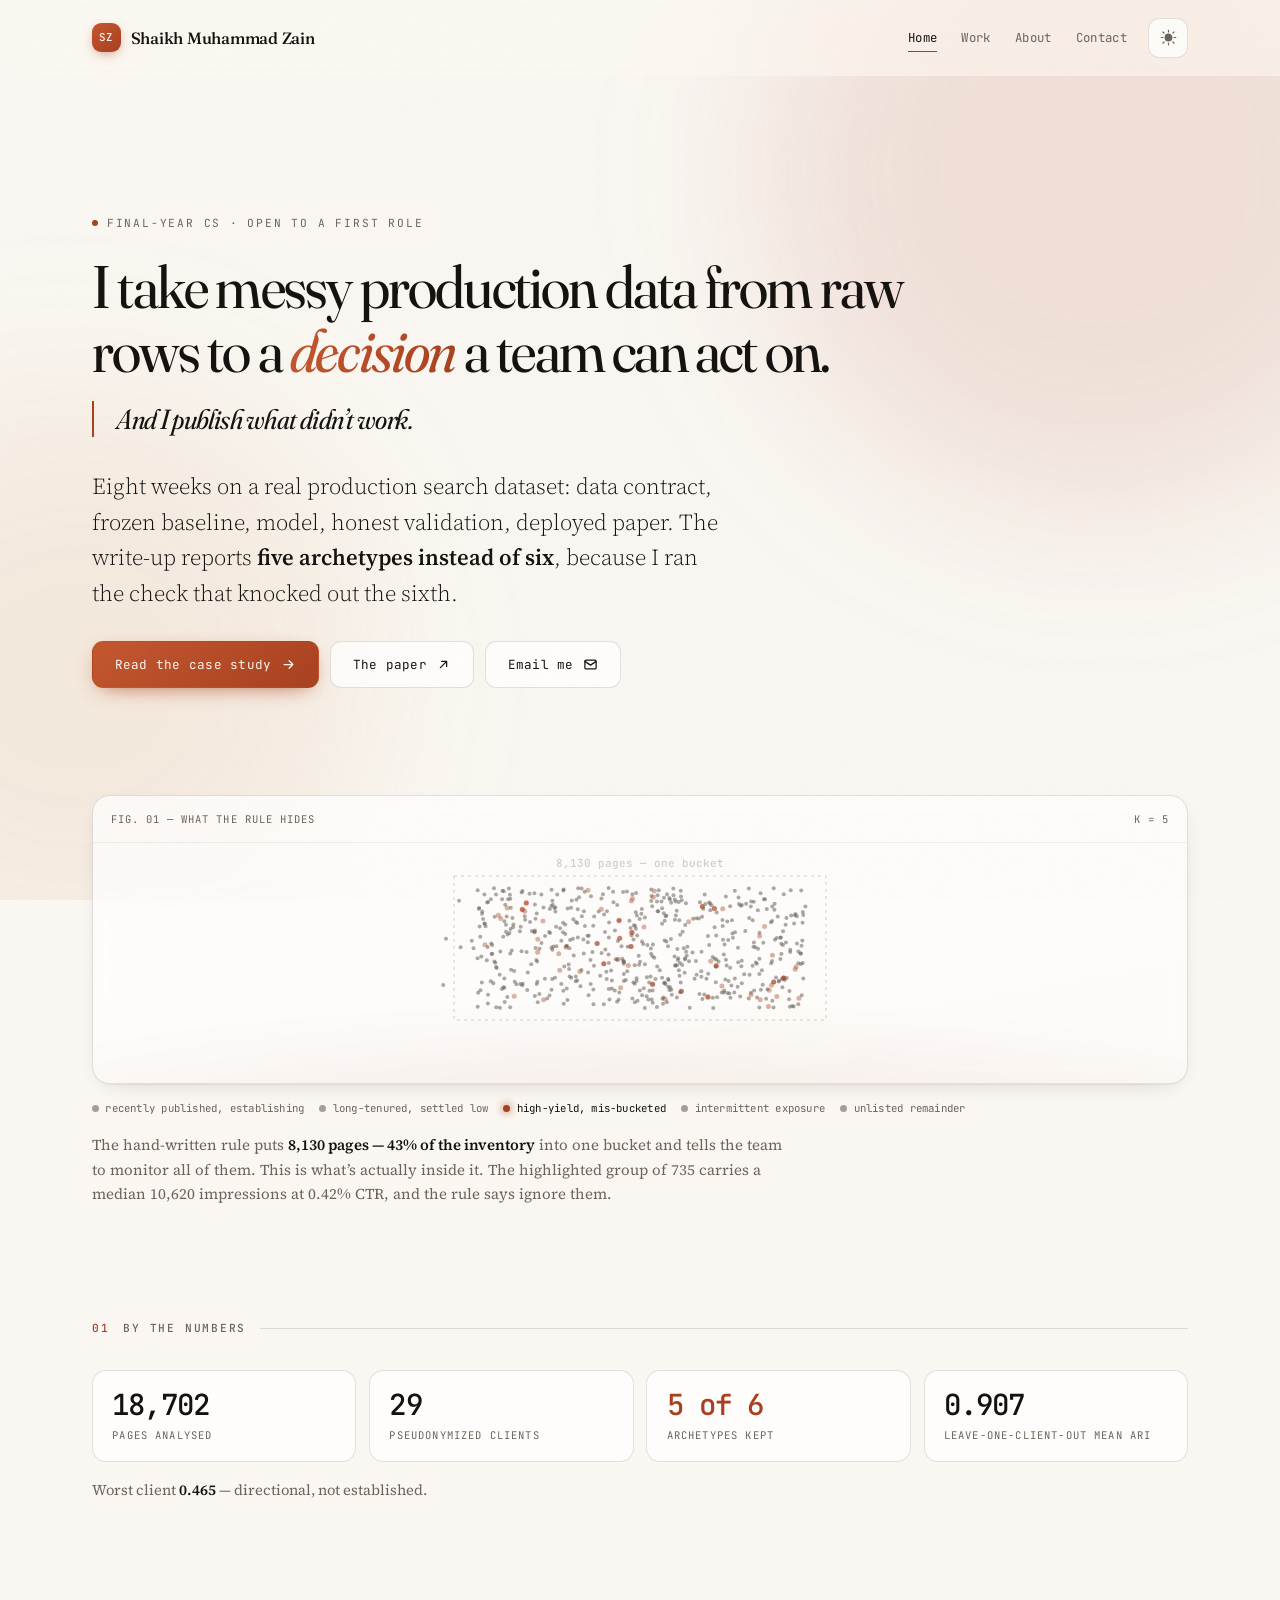
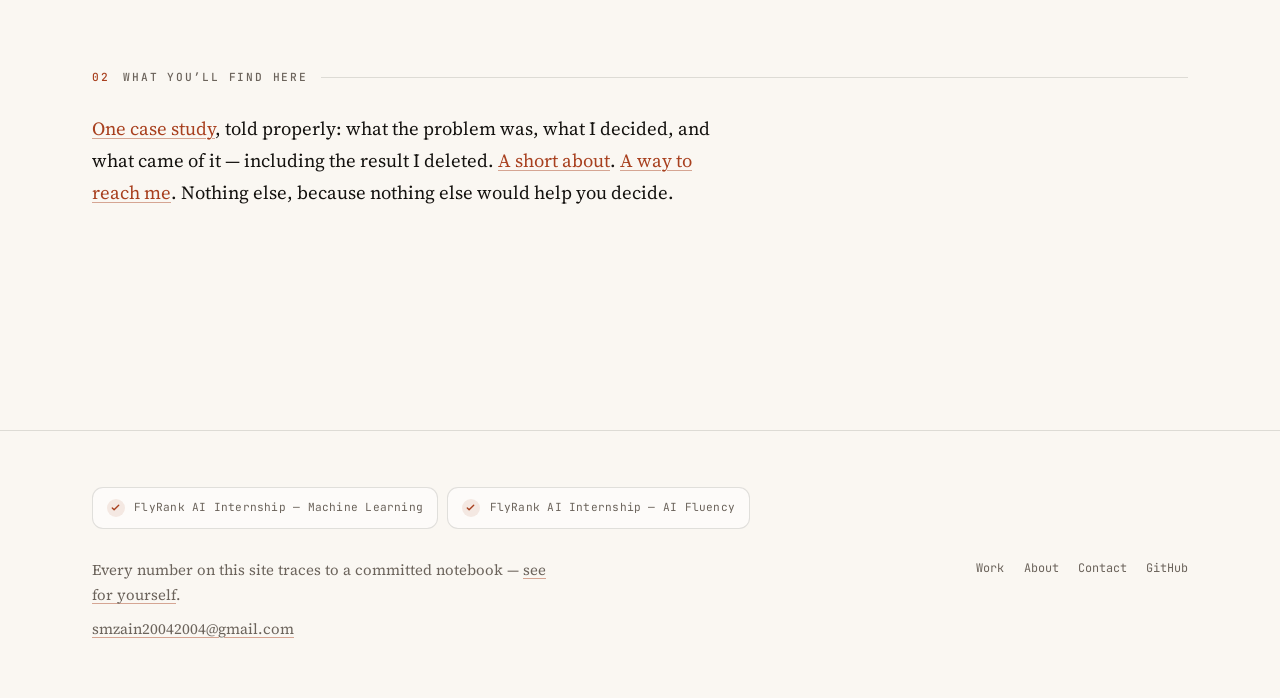
==== index.html @ 49b097d2 "Align archetype names and counts with the paper The site used short labels of its own, and two of th" ====
<!doctype html>
<html lang="en">
<head>
<meta charset="utf-8">
<meta name="viewport" content="width=device-width,initial-scale=1">
<title>Shaikh Muhammad Zain — data to decisions</title>
<meta name="description" content="Shaikh Muhammad Zain — I take messy production data from raw rows to a decision a team can act on, and I publish what didn't work.">
<link rel="canonical" href="https://zaindev04.github.io/">
<meta name="theme-color" content="#FAF7F2" media="(prefers-color-scheme:light)">
<meta name="theme-color" content="#0B0A09" media="(prefers-color-scheme:dark)">
<meta property="og:type" content="website">
<meta property="og:url" content="https://zaindev04.github.io/">
<meta property="og:title" content="Shaikh Muhammad Zain — data to decisions">
<meta property="og:description" content="Eight weeks on a real production search dataset: data contract, frozen baseline, model, honest validation, deployed paper. Five archetypes instead of six.">
<meta property="og:image" content="https://zaindev04.github.io/assets/og.png">
<meta property="og:image:width" content="1200">
<meta property="og:image:height" content="630">
<meta property="og:image:alt" content="Shaikh Muhammad Zain - I take messy production data from raw rows to a decision a team can act on. Five clusters of 3,365, 2,920, 735, 588 and 522 pages, with the 735 group highlighted.">
<meta name="twitter:card" content="summary_large_image">
<link rel="icon" href="data:image/svg+xml,%3Csvg%20xmlns%3D%22http%3A%2F%2Fwww.w3.org%2F2000%2Fsvg%22%20viewBox%3D%220%200%2032%2032%22%3E%3Crect%20width%3D%2232%22%20height%3D%2232%22%20rx%3D%228%22%20fill%3D%22%23E9A15E%22%2F%3E%3Ctext%20x%3D%2216%22%20y%3D%2222.5%22%20font-family%3D%22monospace%22%20font-size%3D%2217%22%20font-weight%3D%22700%22%20text-anchor%3D%22middle%22%20fill%3D%22%230B0A09%22%3EZ%3C%2Ftext%3E%3C%2Fsvg%3E">
<link rel="preconnect" href="https://fonts.googleapis.com">
<link rel="preconnect" href="https://fonts.gstatic.com" crossorigin>
<link rel="stylesheet" href="https://fonts.googleapis.com/css2?family=Fraunces:ital,opsz,wght@0,9..144,300..700;1,9..144,300..700&family=JetBrains+Mono:wght@400;500&family=Source+Serif+4:ital,opsz,wght@0,8..60,300..600;1,8..60,300..400&display=swap">
<link rel="stylesheet" href="assets/site.css">
<script>document.documentElement.classList.add('js');try{var t=localStorage.getItem('theme');if(t)document.documentElement.setAttribute('data-theme',t)}catch(e){}setTimeout(function(){if(!window.__siteBooted)document.querySelectorAll('.rv').forEach(function(e){e.classList.add('in')})},3000);</script>
</head>
<body>

<div class="progress" aria-hidden="true"></div>
<div class="aura" aria-hidden="true"><i></i><i></i></div>
<a class="skip" href="#main">Skip to content</a>

<header>
  <div class="shell bar">
    <a class="mark" href="index.html">
      <span class="glyph" aria-hidden="true">SZ</span>
      <span class="full">Shaikh Muhammad Zain</span>
    </a>
    <nav class="primary" aria-label="Primary">
      <a href="index.html" aria-current="page">Home</a>
      <a href="work.html">Work</a>
      <a href="about.html">About</a>
      <a href="contact.html">Contact</a>
    </nav>
    <button class="tog" type="button" aria-label="Switch theme" aria-pressed="false">
      <svg viewBox="0 0 24 24" fill="none" aria-hidden="true">
        <mask id="moon"><rect width="24" height="24" fill="#fff"/><circle class="cut" cx="12" cy="12" r="7" fill="#000"/></mask>
        <circle cx="12" cy="12" r="5.5" fill="currentColor" mask="url(#moon)"/>
        <g class="rays" stroke="currentColor" stroke-width="1.7" stroke-linecap="round">
          <path d="M12 1.8v2.3M12 19.9v2.3M4.2 4.2l1.7 1.7M18.1 18.1l1.7 1.7M1.8 12h2.3M19.9 12h2.3M4.2 19.8l1.7-1.7M18.1 5.9l1.7-1.7"/>
        </g>
      </svg>
    </button>
    <button class="burger" type="button" aria-label="Menu" aria-expanded="false" aria-controls="menu">
      <span></span><span></span><span></span>
    </button>
  </div>
</header>

<div class="sheet" id="menu">
  <a href="index.html"><i>01</i> Home</a>
  <a href="work.html"><i>02</i> Work</a>
  <a href="about.html"><i>03</i> About</a>
  <a href="contact.html"><i>04</i> Contact</a>
</div>

<main id="main">

  <!-- ---------- hero ---------- -->
  <section class="shell hero">
    <p class="eyebrow rv"><span class="dot" aria-hidden="true"></span>Final-year CS · Open to a first role</p>

    <h1 class="display col-wide" data-split>I take messy production data from raw rows to a <span class="lit">decision</span> a team can act on.</h1>

    <p class="pull rv">And I publish what didn&rsquo;t work.</p>

    <p class="lede col rv">Eight weeks on a real production search dataset: data contract, frozen
    baseline, model, honest validation, deployed paper. The write-up reports
    <strong>five archetypes instead of six</strong>, because I ran the check that knocked out the sixth.</p>

    <div class="actions rv">
      <a class="btn btn-solid" href="work.html">
        <span>Read the case study</span>
        <svg viewBox="0 0 24 24" fill="none" stroke="currentColor" stroke-width="2" stroke-linecap="round" stroke-linejoin="round" aria-hidden="true"><path d="M5 12h14M13 6l6 6-6 6"/></svg>
      </a>
      <a class="btn btn-ghost" href="https://zaindev04.github.io/Flyrank-ML-Internship/">
        <span>The paper</span>
        <svg viewBox="0 0 24 24" fill="none" stroke="currentColor" stroke-width="2" stroke-linecap="round" stroke-linejoin="round" aria-hidden="true"><path d="M7 17 17 7M9 7h8v8"/></svg>
      </a>
      <a class="btn btn-ghost" href="mailto:smzain20042004@gmail.com?subject=Your%20portfolio">
        <span>Email me</span>
        <svg viewBox="0 0 24 24" fill="none" stroke="currentColor" stroke-width="2" stroke-linecap="round" stroke-linejoin="round" aria-hidden="true"><rect x="3" y="5" width="18" height="14" rx="2"/><path d="m3 7 9 6 9-6"/></svg>
      </a>
    </div>
  </section>

  <!-- ---------- the split figure ---------- -->
  <section class="shell band-tight">
    <figure class="figure rv">
      <div class="canvas-frame">
        <div class="canvas-head">
          <span>Fig. 01 — what the rule hides</span>
          <span class="sep"></span>
          <span>k&nbsp;=&nbsp;5</span>
        </div>
        <canvas id="split" role="img" aria-label="Animation: the hand-written rule’s 8,130-page bucket separates into five groups — recently published, establishing (3,365); long-tenured, settled low (2,920); high-yield, mis-bucketed (735, highlighted); intermittent exposure (588); and an unlisted remainder (522)."></canvas>
        <button class="replay" type="button">
          <svg viewBox="0 0 24 24" fill="none" stroke="currentColor" stroke-width="2" stroke-linecap="round" stroke-linejoin="round" aria-hidden="true"><path d="M3 12a9 9 0 1 0 3-6.7L3 8"/><path d="M3 3v5h5"/></svg>
          <span>Replay</span>
        </button>
      </div>
      <div class="legend" aria-hidden="true">
        <span><i></i>recently published, establishing</span>
        <span><i></i>long-tenured, settled low</span>
        <span class="on"><i></i>high-yield, mis-bucketed</span>
        <span><i></i>intermittent exposure</span>
        <span><i></i>unlisted remainder</span>
      </div>
      <figcaption>The hand-written rule puts <strong>8,130 pages — 43% of the inventory</strong> into one
      bucket and tells the team to monitor all of them. This is what&rsquo;s actually inside it. The
      highlighted group of 735 carries a median 10,620 impressions at 0.42% CTR, and the rule says
      ignore them.</figcaption>
    </figure>
  </section>

  <!-- ---------- the numbers ---------- -->
  <section class="shell band-tight">
    <h2 class="rulehead rv"><span class="n">01</span> By the numbers</h2>
    <div class="tiles">
      <div class="tile rv">
        <span class="v" data-n="18752">0</span>
        <span class="k">pages analysed</span>
      </div>
      <div class="tile rv">
        <span class="v" data-n="29">0</span>
        <span class="k">pseudonymized clients</span>
      </div>
      <div class="tile hi rv">
        <span class="v"><span data-n="5">0</span> of 6</span>
        <span class="k">archetypes kept</span>
      </div>
      <div class="tile rv">
        <span class="v" data-n="0.909" data-dec="3">0</span>
        <span class="k">leave-one-client-out mean ARI</span>
      </div>
    </div>
    <p class="small muted rv" style="margin-top:1rem">Worst client
      <strong>0.465</strong> — directional, not established.</p>
  </section>

  <!-- ---------- what's here ---------- -->
  <section class="shell band">
    <h2 class="rulehead rv"><span class="n">02</span> What you&rsquo;ll find here</h2>
    <div class="col rv">
      <p><a href="work.html">One case study</a>, told properly: what the problem was, what I decided,
      and what came of it — including the result I deleted. <a href="about.html">A short about</a>.
      <a href="contact.html">A way to reach me</a>. Nothing else, because nothing else would help you
      decide.</p>
    </div>
  </section>

</main>

<footer>
  <div class="shell">
    <div class="creds">
      <a class="badge" href="https://internship.flyrank.ai/verify/FR-D11-78688-4745F?first_name=Shaikh" target="_blank" rel="noopener">
        <span class="seal" aria-hidden="true"><svg viewBox="0 0 24 24" fill="none" stroke="currentColor" stroke-width="3" stroke-linecap="round" stroke-linejoin="round"><path d="m5 13 4 4 10-10"/></svg></span>
        FlyRank AI Internship — Machine Learning
      </a>
      <a class="badge" href="https://internship.flyrank.ai/verify/FR-D11-ABB84-E6DFD?first_name=Shaikh" target="_blank" rel="noopener">
        <span class="seal" aria-hidden="true"><svg viewBox="0 0 24 24" fill="none" stroke="currentColor" stroke-width="3" stroke-linecap="round" stroke-linejoin="round"><path d="m5 13 4 4 10-10"/></svg></span>
        FlyRank AI Internship — AI Fluency
      </a>
    </div>
    <div class="foot-grid">
      <div>
        <p>Every number on this site traces to a committed notebook —
        <a href="https://github.com/ZainDev04/Flyrank-ML-Internship">see for yourself</a>.</p>
        <p><a href="mailto:smzain20042004@gmail.com">smzain20042004@gmail.com</a></p>
      </div>
      <nav class="foot-links" aria-label="Footer">
        <a href="work.html">Work</a>
        <a href="about.html">About</a>
        <a href="contact.html">Contact</a>
        <a href="https://github.com/ZainDev04/Flyrank-ML-Internship">GitHub</a>
      </nav>
    </div>
  </div>
</footer>

<script src="assets/site.js"></script>
</body>
</html>
---- assets/site.css ----
/* =========================================================================
   Shaikh Muhammad Zain — portfolio
   Dark editorial luxe. One stylesheet, no framework, no build step.
   ========================================================================= */

/* ---------- 1. tokens ---------------------------------------------------- */
:root{
  /* warm paper — light theme is the fallback identity */
  --bg:#FAF7F2;
  --bg-2:#F3EFE8;
  --fg:#14120F;
  --muted:#6B635B;
  --rule:rgba(20,18,15,.12);
  --rule-2:rgba(20,18,15,.06);
  --surface:rgba(255,255,255,.72);
  --surface-2:rgba(255,255,255,.5);
  --accent:#A8401F;
  --accent-lift:#C4562E;
  --accent-ink:#FAF7F2;
  --accent-soft:rgba(168,64,31,.10);
  --glow-a:rgba(168,64,31,.13);
  --glow-b:rgba(196,120,46,.10);
  --shadow:0 1px 2px rgba(20,18,15,.05),0 8px 26px -14px rgba(20,18,15,.22);
  --shadow-lift:0 2px 6px rgba(20,18,15,.06),0 20px 50px -24px rgba(20,18,15,.30);
  --grain:.024;

  /* type */
  --display:"Fraunces",Charter,"Iowan Old Style",Georgia,serif;
  --serif:"Source Serif 4",Charter,Georgia,serif;
  --mono:"JetBrains Mono",ui-monospace,SFMono-Regular,Menlo,monospace;

  /* metrics */
  --measure:40rem;      /* reading column */
  --wide:74rem;         /* section shell  */
  --gutter:clamp(1.15rem,4.5vw,2.75rem);
  --fs:clamp(1rem,.94rem + .28vw,1.1875rem);

  /* motion */
  --ease:cubic-bezier(.22,.68,.36,1);
  --ease-out:cubic-bezier(.16,1,.3,1);
  --t:.45s;
}

/* dark — the primary identity */
@media (prefers-color-scheme:dark){
  :root:not([data-theme=light]){
    --bg:#0B0A09;
    --bg-2:#131110;
    --fg:#F2EDE6;
    --muted:#9A9189;
    --rule:rgba(242,237,230,.13);
    --rule-2:rgba(242,237,230,.06);
    --surface:rgba(242,237,230,.035);
    --surface-2:rgba(242,237,230,.02);
    --accent:#E9A15E;
    --accent-lift:#F4B776;
    --accent-ink:#0B0A09;
    --accent-soft:rgba(233,161,94,.13);
    --glow-a:rgba(233,161,94,.16);
    --glow-b:rgba(200,92,58,.14);
    --shadow:0 1px 2px rgba(0,0,0,.5),0 10px 34px -16px rgba(0,0,0,.8);
    --shadow-lift:0 2px 8px rgba(0,0,0,.55),0 26px 60px -26px rgba(0,0,0,.9);
    --grain:.05;
  }
}
:root[data-theme=dark]{
  --bg:#0B0A09;
  --bg-2:#131110;
  --fg:#F2EDE6;
  --muted:#9A9189;
  --rule:rgba(242,237,230,.13);
  --rule-2:rgba(242,237,230,.06);
  --surface:rgba(242,237,230,.035);
  --surface-2:rgba(242,237,230,.02);
  --accent:#E9A15E;
  --accent-lift:#F4B776;
  --accent-ink:#0B0A09;
  --accent-soft:rgba(233,161,94,.13);
  --glow-a:rgba(233,161,94,.16);
  --glow-b:rgba(200,92,58,.14);
  --shadow:0 1px 2px rgba(0,0,0,.5),0 10px 34px -16px rgba(0,0,0,.8);
  --shadow-lift:0 2px 8px rgba(0,0,0,.55),0 26px 60px -26px rgba(0,0,0,.9);
  --grain:.05;
}

/* ---------- 2. base ------------------------------------------------------ */
*,*::before,*::after{box-sizing:border-box}
html{scroll-behavior:smooth;-webkit-text-size-adjust:100%}
body{
  margin:0;background:var(--bg);color:var(--fg);
  font-family:var(--serif);font-size:var(--fs);line-height:1.72;
  -webkit-font-smoothing:antialiased;-moz-osx-font-smoothing:grayscale;
  overflow-x:hidden;
  transition:background var(--t) var(--ease),color var(--t) var(--ease);
}
/* Film grain — the tactile layer that keeps flat dark from looking cheap.
   Deliberately no mix-blend-mode and no oversized box: a blended full-screen
   layer pulls the whole page into one composited group and repaints on every
   scroll. Plain opacity over a fixed viewport-sized tile is far cheaper and
   visually near-identical at these levels. */
body::after{
  content:"";position:fixed;inset:0;z-index:9999;pointer-events:none;
  opacity:var(--grain);
  background-image:url("data:image/svg+xml;charset=utf-8,%3Csvg%20xmlns%3D%22http%3A%2F%2Fwww.w3.org%2F2000%2Fsvg%22%20width%3D%22220%22%20height%3D%22220%22%3E%3Cfilter%20id%3D%22n%22%3E%3CfeTurbulence%20type%3D%22fractalNoise%22%20baseFrequency%3D%22.82%22%20numOctaves%3D%224%22%20stitchTiles%3D%22stitch%22%2F%3E%3CfeColorMatrix%20type%3D%22saturate%22%20values%3D%220%22%2F%3E%3C%2Ffilter%3E%3Crect%20width%3D%22100%25%22%20height%3D%22100%25%22%20filter%3D%22url(%23n)%22%2F%3E%3C%2Fsvg%3E");
  transition:opacity var(--t) var(--ease);
}
img,svg,canvas{display:block;max-width:100%}
::selection{background:var(--accent);color:var(--accent-ink)}
:focus-visible{outline:2px solid var(--accent);outline-offset:3px;border-radius:3px}
.sr{position:absolute;width:1px;height:1px;padding:0;margin:-1px;overflow:hidden;
  clip:rect(0 0 0 0);white-space:nowrap;border:0}
.skip{
  position:fixed;top:.6rem;left:.6rem;z-index:200;transform:translateY(-180%);
  background:var(--fg);color:var(--bg);padding:.62rem 1rem;border-radius:8px;
  font-family:var(--mono);font-size:.76rem;text-decoration:none;
  transition:transform .3s var(--ease);
}
.skip:focus{transform:none}

/* ---------- 3. layout ---------------------------------------------------- */
.shell{width:100%;max-width:var(--wide);margin-inline:auto;padding-inline:var(--gutter)}
.col{max-width:var(--measure)}
.col-wide{max-width:56rem}
main{padding-top:clamp(2.25rem,6vw,4.5rem)}
section{position:relative}
.band{padding-block:clamp(2.75rem,7vw,6rem)}
.band-tight{padding-block:clamp(2rem,5vw,3.5rem)}

/* ambient light — two slow pools drifting behind the page */
.aura{position:fixed;inset:0;z-index:-1;pointer-events:none;overflow:hidden}
.aura i{position:absolute;display:block;border-radius:50%;filter:blur(90px);will-change:transform}
.aura i:nth-child(1){
  width:52vw;height:52vw;max-width:760px;max-height:760px;
  top:-18vh;right:-12vw;background:var(--glow-a);
  animation:drift-a 34s var(--ease) infinite alternate;
}
.aura i:nth-child(2){
  width:44vw;height:44vw;max-width:620px;max-height:620px;
  top:44vh;left:-16vw;background:var(--glow-b);
  animation:drift-b 42s var(--ease) infinite alternate;
}
@keyframes drift-a{to{transform:translate3d(-7vw,9vh,0) scale(1.14)}}
@keyframes drift-b{to{transform:translate3d(9vw,-7vh,0) scale(1.1)}}

/* ---------- 4. header ---------------------------------------------------- */
.progress{
  position:fixed;top:0;left:0;height:2px;width:100%;z-index:120;
  transform:scaleX(0);transform-origin:0 50%;
  background:linear-gradient(90deg,var(--accent),var(--accent-lift));
  will-change:transform;
}
header{
  position:sticky;top:0;z-index:100;
  background:color-mix(in srgb,var(--bg) 80%,transparent);
  border-bottom:1px solid transparent;
  transition:border-color .4s var(--ease),background .4s var(--ease);
}
@supports (backdrop-filter:blur(1px)) or (-webkit-backdrop-filter:blur(1px)){
  header{
    background:color-mix(in srgb,var(--bg) 62%,transparent);
    -webkit-backdrop-filter:saturate(1.5) blur(16px);
    backdrop-filter:saturate(1.5) blur(16px);
  }
}
header.stuck{border-bottom-color:var(--rule)}
.bar{display:flex;align-items:center;gap:.6rem;padding-block:clamp(.8rem,2vw,1.1rem)}

.mark{
  display:inline-flex;align-items:center;gap:.6rem;margin-right:auto;
  text-decoration:none;color:var(--fg);font-family:var(--display);
  font-weight:500;font-size:1.02rem;letter-spacing:-.015em;
}
.mark .glyph{
  display:grid;place-items:center;flex:none;width:29px;height:29px;border-radius:9px;
  background:linear-gradient(145deg,var(--accent-lift),var(--accent));
  color:var(--accent-ink);font-family:var(--mono);font-size:.68rem;font-weight:500;
  letter-spacing:.01em;line-height:1;
  box-shadow:0 4px 14px -6px var(--accent);
  transition:transform .55s var(--ease-out);
}
.mark:hover .glyph{transform:rotate(-9deg) scale(1.07)}
.mark .full{white-space:nowrap}

nav.primary{display:flex;align-items:center;gap:.1rem}
nav.primary a{
  position:relative;color:var(--muted);text-decoration:none;
  font-family:var(--mono);font-size:.775rem;letter-spacing:.03em;
  padding:.55rem .7rem;border-radius:7px;
  transition:color .3s var(--ease);
}
nav.primary a::after{
  content:"";position:absolute;left:.7rem;right:.7rem;bottom:.3rem;height:1px;
  background:var(--accent);transform:scaleX(0);transform-origin:100% 50%;
  transition:transform .42s var(--ease-out);
}
nav.primary a:hover{color:var(--fg)}
nav.primary a:hover::after,
nav.primary a[aria-current=page]::after{transform:scaleX(1);transform-origin:0 50%}
nav.primary a[aria-current=page]{color:var(--fg)}

.tog,.burger{
  flex:none;display:grid;place-items:center;width:40px;height:40px;
  background:var(--surface);border:1px solid var(--rule);border-radius:11px;
  color:var(--muted);cursor:pointer;
  transition:color .3s var(--ease),border-color .3s var(--ease),background .3s var(--ease);
}
.tog:hover,.burger:hover{color:var(--fg);border-color:var(--accent);background:var(--accent-soft)}
.tog svg{width:17px;height:17px}
.tog .cut{transform:translate(9px,-9px);transition:transform .55s var(--ease-out)}
.tog .rays{opacity:1;transform-origin:12px 12px;
  transition:opacity .3s var(--ease),transform .55s var(--ease-out)}
:root[data-theme=dark] .tog .cut{transform:translate(-3.5px,-3.5px)}
:root[data-theme=dark] .tog .rays{opacity:0;transform:scale(.4)}
@media (prefers-color-scheme:dark){
  :root:not([data-theme=light]) .tog .cut{transform:translate(-3.5px,-3.5px)}
  :root:not([data-theme=light]) .tog .rays{opacity:0;transform:scale(.4)}
}

/* mobile menu */
.burger{display:none;color:var(--fg)}
.burger span{display:block;width:15px;height:1.5px;background:currentColor;border-radius:2px;
  transition:transform .4s var(--ease-out),opacity .25s var(--ease)}
.burger span+span{margin-top:4px}
.burger[aria-expanded=true] span:nth-child(1){transform:translateY(5.5px) rotate(45deg)}
.burger[aria-expanded=true] span:nth-child(2){opacity:0}
.burger[aria-expanded=true] span:nth-child(3){transform:translateY(-5.5px) rotate(-45deg)}
.sheet{
  position:fixed;inset:0;z-index:99;display:none;
  padding:5.5rem var(--gutter) 2rem;
  background:color-mix(in srgb,var(--bg) 97%,transparent);
  -webkit-backdrop-filter:blur(22px);backdrop-filter:blur(22px);
}
.sheet.open{display:block}
.sheet a{
  display:flex;align-items:baseline;gap:.9rem;
  padding:1.1rem 0;border-bottom:1px solid var(--rule-2);
  color:var(--fg);text-decoration:none;
  font-family:var(--display);font-size:1.7rem;font-weight:400;letter-spacing:-.022em;
  opacity:0;transform:translateY(16px);
}
.sheet.open a{animation:sheet-in .55s var(--ease-out) forwards}
.sheet.open a:nth-child(1){animation-delay:.04s}
.sheet.open a:nth-child(2){animation-delay:.09s}
.sheet.open a:nth-child(3){animation-delay:.14s}
.sheet.open a:nth-child(4){animation-delay:.19s}
.sheet a i{font-family:var(--mono);font-size:.66rem;font-style:normal;color:var(--accent)}
@keyframes sheet-in{to{opacity:1;transform:none}}

/* ---------- 5. type ------------------------------------------------------ */
h1,h2,h3,h4{font-family:var(--display);font-weight:400;
  font-variation-settings:"opsz" 100,"SOFT" 20,"WONK" 0}
.display{
  font-size:clamp(2.15rem,1.15rem + 3.5vw,3.75rem);
  line-height:1.06;letter-spacing:-.03em;margin:0 0 1.5rem;
  font-variation-settings:"opsz" 144,"SOFT" 24,"WONK" 1;
  text-wrap:balance;
}
.display .lit{
  background:linear-gradient(102deg,var(--accent-lift),var(--accent));
  -webkit-background-clip:text;background-clip:text;color:transparent;
  font-style:italic;font-variation-settings:"opsz" 144,"SOFT" 40,"WONK" 1;
}
h1.page{
  font-size:clamp(2rem,1.15rem + 3.4vw,3.7rem);
  line-height:1.06;letter-spacing:-.028em;margin:0 0 1.1rem;
  font-variation-settings:"opsz" 144,"SOFT" 22,"WONK" 1;
  text-wrap:balance;
}
h3{font-size:1.28rem;line-height:1.32;letter-spacing:-.018em;margin:0 0 .5rem;
  font-variation-settings:"opsz" 60,"SOFT" 20,"WONK" 0}
p{margin:0 0 1.2rem;text-wrap:pretty}
a{color:var(--accent);text-decoration-thickness:1px;text-underline-offset:3px;
  text-decoration-color:color-mix(in srgb,var(--accent) 45%,transparent);
  transition:text-decoration-color .3s var(--ease),color .3s var(--ease)}
a:hover{text-decoration-color:var(--accent)}
strong{font-weight:600;color:var(--fg)}
.lede{font-size:clamp(1.12rem,1rem + .55vw,1.42rem);line-height:1.56;
  color:var(--fg);font-weight:300;margin-bottom:1.6rem;text-wrap:pretty}
.muted{color:var(--muted)}
.small{font-size:.92rem}
ul.list{padding:0;margin:0 0 1.2rem;list-style:none}
ul.list li{position:relative;padding-left:1.4rem;margin-bottom:.75rem}
ul.list li::before{
  content:"";position:absolute;left:.15rem;top:.72em;width:5px;height:5px;
  border-radius:50%;background:var(--accent);
}

/* section heading: number + label + rule */
.rulehead{
  display:flex;align-items:center;gap:.85rem;
  margin:0 0 1.6rem;font-family:var(--mono);font-weight:500;
  font-size:.7rem;letter-spacing:.16em;text-transform:uppercase;color:var(--muted);
}
.rulehead .n{color:var(--accent);font-variant-numeric:tabular-nums}
.rulehead::after{content:"";flex:1;height:1px;background:var(--rule)}

.eyebrow{
  display:inline-flex;align-items:center;gap:.55rem;margin:0 0 1.4rem;
  font-family:var(--mono);font-size:.7rem;letter-spacing:.16em;
  text-transform:uppercase;color:var(--muted);
}
.eyebrow .dot{
  width:6px;height:6px;border-radius:50%;background:var(--accent);flex:none;
  box-shadow:0 0 0 0 var(--accent);animation:pulse 3s infinite;
}
@keyframes pulse{
  0%{box-shadow:0 0 0 0 var(--accent-soft)}
  70%{box-shadow:0 0 0 8px transparent}
  100%{box-shadow:0 0 0 0 transparent}
}

/* ---------- 6. buttons --------------------------------------------------- */
.actions{display:flex;flex-wrap:wrap;gap:.7rem;margin:1.9rem 0 0}
.btn{
  position:relative;display:inline-flex;align-items:center;gap:.6rem;
  min-height:46px;padding:.72rem 1.35rem;border-radius:11px;
  font-family:var(--mono);font-size:.79rem;letter-spacing:.02em;
  text-decoration:none;cursor:pointer;border:1px solid transparent;
  transition:transform .35s var(--ease-out),box-shadow .35s var(--ease),
             border-color .3s var(--ease),color .3s var(--ease),background .3s var(--ease);
  will-change:transform;
}
.btn svg{width:15px;height:15px;flex:none;
  transition:transform .4s var(--ease-out)}
.btn:hover{transform:translateY(-2px)}
.btn:active{transform:translateY(0)}
.btn-solid{
  background:linear-gradient(145deg,var(--accent-lift),var(--accent));
  color:var(--accent-ink);box-shadow:0 6px 22px -10px var(--accent);
  text-decoration:none;
}
.btn-solid:hover{box-shadow:0 12px 32px -12px var(--accent)}
.btn-solid:hover svg{transform:translateX(3px)}
.btn-ghost{
  background:var(--surface);border-color:var(--rule);color:var(--fg);
  -webkit-backdrop-filter:blur(8px);backdrop-filter:blur(8px);
}
.btn-ghost:hover{border-color:var(--accent);color:var(--accent)}
.btn-ghost:hover svg{transform:translate(2px,-2px)}

/* ---------- 7. surfaces -------------------------------------------------- */
.panel{
  position:relative;border:1px solid var(--rule);border-radius:16px;
  background:var(--surface);padding:clamp(1.35rem,3.5vw,2.1rem);
  -webkit-backdrop-filter:blur(10px);backdrop-filter:blur(10px);
  box-shadow:var(--shadow);
  transition:border-color .4s var(--ease),box-shadow .4s var(--ease),transform .4s var(--ease-out);
}
.panel:hover{border-color:color-mix(in srgb,var(--accent) 45%,var(--rule))}
.panel>:last-child{margin-bottom:0}
.panel-accent{border-left:2px solid var(--accent)}

/* stat tiles */
.tiles{
  display:grid;gap:.8rem;margin:2rem 0 0;
  grid-template-columns:repeat(auto-fit,minmax(min(100%,11.5rem),1fr));
}
.tile{
  position:relative;overflow:hidden;
  border:1px solid var(--rule);border-radius:14px;background:var(--surface);
  padding:1.15rem 1.2rem 1.05rem;
  -webkit-backdrop-filter:blur(10px);backdrop-filter:blur(10px);
  transition:border-color .4s var(--ease),transform .45s var(--ease-out),box-shadow .4s var(--ease);
}
.tile::before{
  content:"";position:absolute;inset:0 0 auto 0;height:1px;
  background:linear-gradient(90deg,transparent,var(--accent),transparent);
  opacity:0;transition:opacity .45s var(--ease);
}
.tile:hover{transform:translateY(-3px);border-color:color-mix(in srgb,var(--accent) 40%,var(--rule));
  box-shadow:var(--shadow-lift)}
.tile:hover::before{opacity:.9}
.tile .v{
  display:block;font-family:var(--mono);font-weight:500;
  font-size:clamp(1.35rem,1.1rem + .9vw,1.85rem);
  letter-spacing:-.03em;line-height:1.1;color:var(--fg);
  font-variant-numeric:tabular-nums;
}
.tile .k{
  display:block;margin-top:.45rem;font-family:var(--mono);
  font-size:.66rem;letter-spacing:.11em;text-transform:uppercase;color:var(--muted);
  line-height:1.5;
}
.tile.hi .v{color:var(--accent)}

/* numbered decision cards */
.steps{display:grid;gap:.85rem;margin:0 0 1.4rem;padding:0;list-style:none}
.step{
  display:grid;grid-template-columns:auto 1fr;gap:1rem;align-items:start;
  border:1px solid var(--rule);border-radius:14px;background:var(--surface-2);
  padding:1.2rem 1.35rem;
  transition:border-color .4s var(--ease),background .4s var(--ease),transform .4s var(--ease-out);
}
.step:hover{border-color:color-mix(in srgb,var(--accent) 40%,var(--rule));
  background:var(--surface);transform:translateX(3px)}
.step .idx{
  font-family:var(--mono);font-size:.7rem;font-weight:500;color:var(--accent);
  letter-spacing:.06em;padding-top:.42em;font-variant-numeric:tabular-nums;
}
.step p{margin:0}
.step p+p{margin-top:.5rem}

/* chips */
.chips{display:flex;flex-wrap:wrap;gap:.45rem;margin:0 0 1.3rem;padding:0;list-style:none}
.chip{
  display:inline-flex;align-items:center;
  border:1px solid var(--rule);border-radius:8px;background:var(--surface-2);
  padding:.4rem .7rem;font-family:var(--mono);font-size:.71rem;color:var(--muted);
  letter-spacing:.01em;
  transition:border-color .3s var(--ease),color .3s var(--ease),transform .3s var(--ease-out);
}
.chip:hover{border-color:var(--accent);color:var(--fg);transform:translateY(-2px)}

/* verdict bars — six archetypes, one struck out */
.verdict{display:grid;gap:.5rem;margin:1.5rem 0 0;padding:0;list-style:none}
.vrow{
  display:grid;grid-template-columns:minmax(6.5rem,auto) minmax(0,1fr) auto;
  gap:.5rem .95rem;align-items:center;
  padding:.72rem .95rem;border-radius:10px;border:1px solid var(--rule-2);
  background:var(--surface-2);font-family:var(--mono);font-size:.75rem;
  transition:border-color .35s var(--ease),background .35s var(--ease);
}
.vrow:hover{border-color:var(--rule);background:var(--surface)}
.vrow .nm{color:var(--fg);white-space:nowrap}
.vrow .track{position:relative;height:3px;border-radius:2px;background:var(--rule-2);min-width:2rem}
.vrow .track b{
  position:absolute;inset:0 auto 0 0;display:block;width:var(--w,50%);min-width:5px;
  border-radius:2px;background:var(--accent);opacity:.62;
}
.vrow .tag{font-size:.68rem;color:var(--muted);white-space:nowrap;
  font-variant-numeric:tabular-nums}
.vrow .tag em{font-style:normal;letter-spacing:.1em;text-transform:uppercase;font-size:.62rem}
.vrow.kept .tag em{color:var(--accent)}
.vrow.cut .nm{text-decoration:line-through;text-decoration-color:var(--muted);color:var(--muted)}
.vrow.cut .track b{background:var(--muted);opacity:.3}
.vrow.cut .tag{color:var(--muted);opacity:.85}
/* The paper's archetype names are long ("Recently Published, Establishing"),
   so the name column sizes to content and the track absorbs what's left. */
@media (max-width:820px){
  .vrow{grid-template-columns:1fr auto;gap:.45rem .8rem}
  .vrow .track{grid-column:1/-1;order:3}
  .vrow .nm{white-space:normal;line-height:1.45}
}
@media (max-width:560px){
  .vrow{font-size:.72rem;padding:.68rem .8rem}
  .vrow .tag{font-size:.65rem}
}

/* pull quote */
.pull{
  margin:2.2rem 0;padding:0 0 0 1.4rem;border-left:2px solid var(--accent);
  font-family:var(--display);font-style:italic;font-weight:400;
  font-size:clamp(1.25rem,1.05rem + .85vw,1.75rem);line-height:1.32;
  letter-spacing:-.02em;color:var(--fg);
  font-variation-settings:"opsz" 144,"SOFT" 40,"WONK" 1;
  text-wrap:pretty;
}

/* ---------- 8. hero ------------------------------------------------------ */
.hero{padding-block:clamp(1.5rem,5vw,3.5rem) 0}
.hero .display{margin-bottom:1.15rem}
.hero .pull{margin:0 0 2rem}
.hero .lede{margin-bottom:.4rem}

/* word-by-word entrance.
   The padding/negative-margin pair widens the clipping box past the glyphs so
   descenders (g, y, p) survive overflow:hidden, then translateY overshoots to
   keep the word fully hidden inside the larger box. */
.js .word{
  display:inline-block;overflow:hidden;vertical-align:top;
  padding:.14em .05em .2em;margin:-.14em -.05em -.2em;
}
.js .word>span{display:inline-block;transform:translateY(130%);opacity:0}
.js .word.in>span{
  transform:none;opacity:1;
  transition:transform .95s var(--ease-out),opacity .7s var(--ease);
  transition-delay:calc(var(--i,0)*52ms);
}

/* the split figure */
.figure{margin:clamp(2rem,5vw,3.2rem) 0 0}
.canvas-frame{
  position:relative;border:1px solid var(--rule);border-radius:18px;
  background:linear-gradient(170deg,var(--surface),var(--surface-2));
  -webkit-backdrop-filter:blur(10px);backdrop-filter:blur(10px);
  box-shadow:var(--shadow);overflow:hidden;
}
.canvas-frame::before{
  content:"";position:absolute;inset:0;pointer-events:none;border-radius:18px;
  background:radial-gradient(120% 80% at 50% 120%,var(--accent-soft),transparent 62%);
}
.canvas-head{
  display:flex;align-items:center;gap:.75rem;flex-wrap:wrap;
  padding:.85rem 1.1rem;border-bottom:1px solid var(--rule-2);
  font-family:var(--mono);font-size:.66rem;letter-spacing:.1em;
  text-transform:uppercase;color:var(--muted);position:relative;z-index:1;
}
.canvas-head .sep{flex:1}
canvas#split{width:100%;height:auto;position:relative;z-index:1}
.replay{
  position:absolute;right:.75rem;bottom:.75rem;z-index:2;
  display:inline-flex;align-items:center;gap:.4rem;min-height:32px;
  background:color-mix(in srgb,var(--bg) 82%,transparent);
  -webkit-backdrop-filter:blur(8px);backdrop-filter:blur(8px);
  border:1px solid var(--rule);color:var(--muted);
  font-family:var(--mono);font-size:.66rem;letter-spacing:.04em;
  padding:.35rem .7rem;border-radius:8px;cursor:pointer;
  opacity:0;transition:opacity .4s var(--ease),color .3s var(--ease),border-color .3s var(--ease);
}
.canvas-frame:hover .replay,.replay:focus-visible{opacity:1}
.replay:hover{color:var(--fg);border-color:var(--accent)}
.replay svg{width:12px;height:12px}

.legend{
  display:flex;flex-wrap:wrap;gap:.4rem .95rem;margin-top:.95rem;
  font-family:var(--mono);font-size:.67rem;color:var(--muted);letter-spacing:.02em;
}
.legend span{display:inline-flex;align-items:center;gap:.4rem}
.legend i{width:7px;height:7px;border-radius:50%;background:var(--muted);opacity:.6;flex:none}
.legend .on i{background:var(--accent);opacity:1;box-shadow:0 0 8px var(--accent)}
.legend .on{color:var(--fg)}
figcaption{
  font-size:.94rem;color:var(--muted);margin-top:1rem;line-height:1.62;
  max-width:44rem;text-wrap:pretty;
}
figcaption strong{color:var(--fg)}

/* ---------- 9. work page ------------------------------------------------- */
.meta{
  display:flex;flex-wrap:wrap;gap:.5rem .9rem;margin:0 0 2rem;
  font-family:var(--mono);font-size:.72rem;color:var(--muted);letter-spacing:.03em;
}
.meta span{display:inline-flex;align-items:center;gap:.5rem}
.meta span+span::before{content:"";width:3px;height:3px;border-radius:50%;
  background:var(--muted);opacity:.7}

/* split layout: sticky rail + content */
.rail{display:grid;gap:clamp(1.5rem,4vw,3rem)}
@media (min-width:960px){
  .rail{grid-template-columns:13rem minmax(0,1fr)}
  .rail>.aside{position:sticky;top:6.5rem;align-self:start}
}
.aside .rulehead{margin-bottom:.9rem}
.aside p{font-size:.9rem;color:var(--muted);margin:0}

/* ---------- 10. contact -------------------------------------------------- */
.contact-grid{display:grid;gap:.85rem;margin:2rem 0 0;
  grid-template-columns:repeat(auto-fit,minmax(min(100%,15rem),1fr))}
.ccard{
  display:flex;flex-direction:column;gap:.4rem;
  border:1px solid var(--rule);border-radius:14px;background:var(--surface);
  padding:1.3rem;text-decoration:none;color:var(--fg);
  -webkit-backdrop-filter:blur(10px);backdrop-filter:blur(10px);
  transition:border-color .4s var(--ease),transform .45s var(--ease-out),box-shadow .4s var(--ease);
}
.ccard:hover{transform:translateY(-3px);border-color:var(--accent);box-shadow:var(--shadow-lift)}
.ccard .k{font-family:var(--mono);font-size:.66rem;letter-spacing:.12em;
  text-transform:uppercase;color:var(--muted)}
.ccard .v{font-size:1.02rem;word-break:break-word;line-height:1.45}
.ccard .go{display:inline-flex;align-items:center;gap:.4rem;margin-top:.35rem;
  font-family:var(--mono);font-size:.7rem;color:var(--accent)}
.ccard .go svg{width:13px;height:13px;transition:transform .4s var(--ease-out)}
.ccard:hover .go svg{transform:translateX(3px)}
.copy{
  display:inline-flex;align-items:center;gap:.5rem;min-height:40px;
  margin-top:.2rem;padding:.45rem .8rem;border-radius:9px;
  border:1px solid var(--rule);background:transparent;color:var(--muted);
  font-family:var(--mono);font-size:.7rem;cursor:pointer;
  transition:color .3s var(--ease),border-color .3s var(--ease)}
.copy:hover{color:var(--fg);border-color:var(--accent)}
.copy svg{width:13px;height:13px}

/* ---------- 11. footer --------------------------------------------------- */
footer{
  position:relative;margin-top:clamp(3.5rem,9vw,7rem);
  border-top:1px solid var(--rule);padding-block:clamp(2.25rem,5vw,3.5rem) 3rem;
  color:var(--muted);font-size:.93rem;
}
.creds{display:flex;flex-wrap:wrap;gap:.6rem;margin:0 0 1.8rem}
.badge{
  display:inline-flex;align-items:center;gap:.6rem;min-height:42px;
  border:1px solid var(--rule);border-radius:11px;background:var(--surface-2);
  padding:.5rem .85rem;font-family:var(--mono);font-size:.7rem;letter-spacing:.02em;
  text-decoration:none;color:var(--muted);
  transition:border-color .35s var(--ease),color .35s var(--ease),transform .4s var(--ease-out);
}
.badge:hover{border-color:var(--accent);color:var(--fg);transform:translateY(-2px)}
.badge .seal{
  display:grid;place-items:center;width:18px;height:18px;border-radius:50%;flex:none;
  background:var(--accent-soft);color:var(--accent);
}
.badge .seal svg{width:11px;height:11px}
.foot-grid{display:grid;gap:1.5rem;align-items:start}
@media (min-width:760px){.foot-grid{grid-template-columns:1fr auto}}
.foot-grid p{margin:0 0 .5rem;max-width:34rem}
.foot-links{display:flex;flex-wrap:wrap;gap:.4rem 1.2rem;
  font-family:var(--mono);font-size:.74rem}
.foot-links a{color:var(--muted);text-decoration:none;
  transition:color .3s var(--ease)}
.foot-links a:hover{color:var(--accent)}
footer a{color:var(--muted)}
footer a:hover{color:var(--fg)}

/* ---------- 12. reveal motion -------------------------------------------- */
.js .rv{opacity:0;transform:translateY(18px);
  transition:opacity .8s var(--ease),transform .8s var(--ease-out)}
.js .rv.in{opacity:1;transform:none}

@media (prefers-reduced-motion:reduce){
  html{scroll-behavior:auto}
  *,*::before,*::after{
    animation-duration:.001ms!important;animation-iteration-count:1!important;
    transition-duration:.001ms!important;scroll-behavior:auto!important;
  }
  .js .rv{opacity:1!important;transform:none!important}
  .js .word>span{transform:none!important;opacity:1!important}
  .aura i{animation:none}
  .btn:hover,.tile:hover,.ccard:hover,.badge:hover,.step:hover{transform:none}
}

/* ---------- 13. responsive ----------------------------------------------- */
@media (max-width:820px){
  nav.primary{display:none}
  .burger{display:grid}
}
@media (max-width:560px){
  .mark .full{display:none}
  .actions .btn{flex:1 1 100%;justify-content:center}
  .rulehead{font-size:.66rem;gap:.6rem}
  .pull{padding-left:1rem}
  figcaption{font-size:.89rem}
}
@media (min-width:1600px){
  :root{--wide:80rem;--measure:42rem}
}
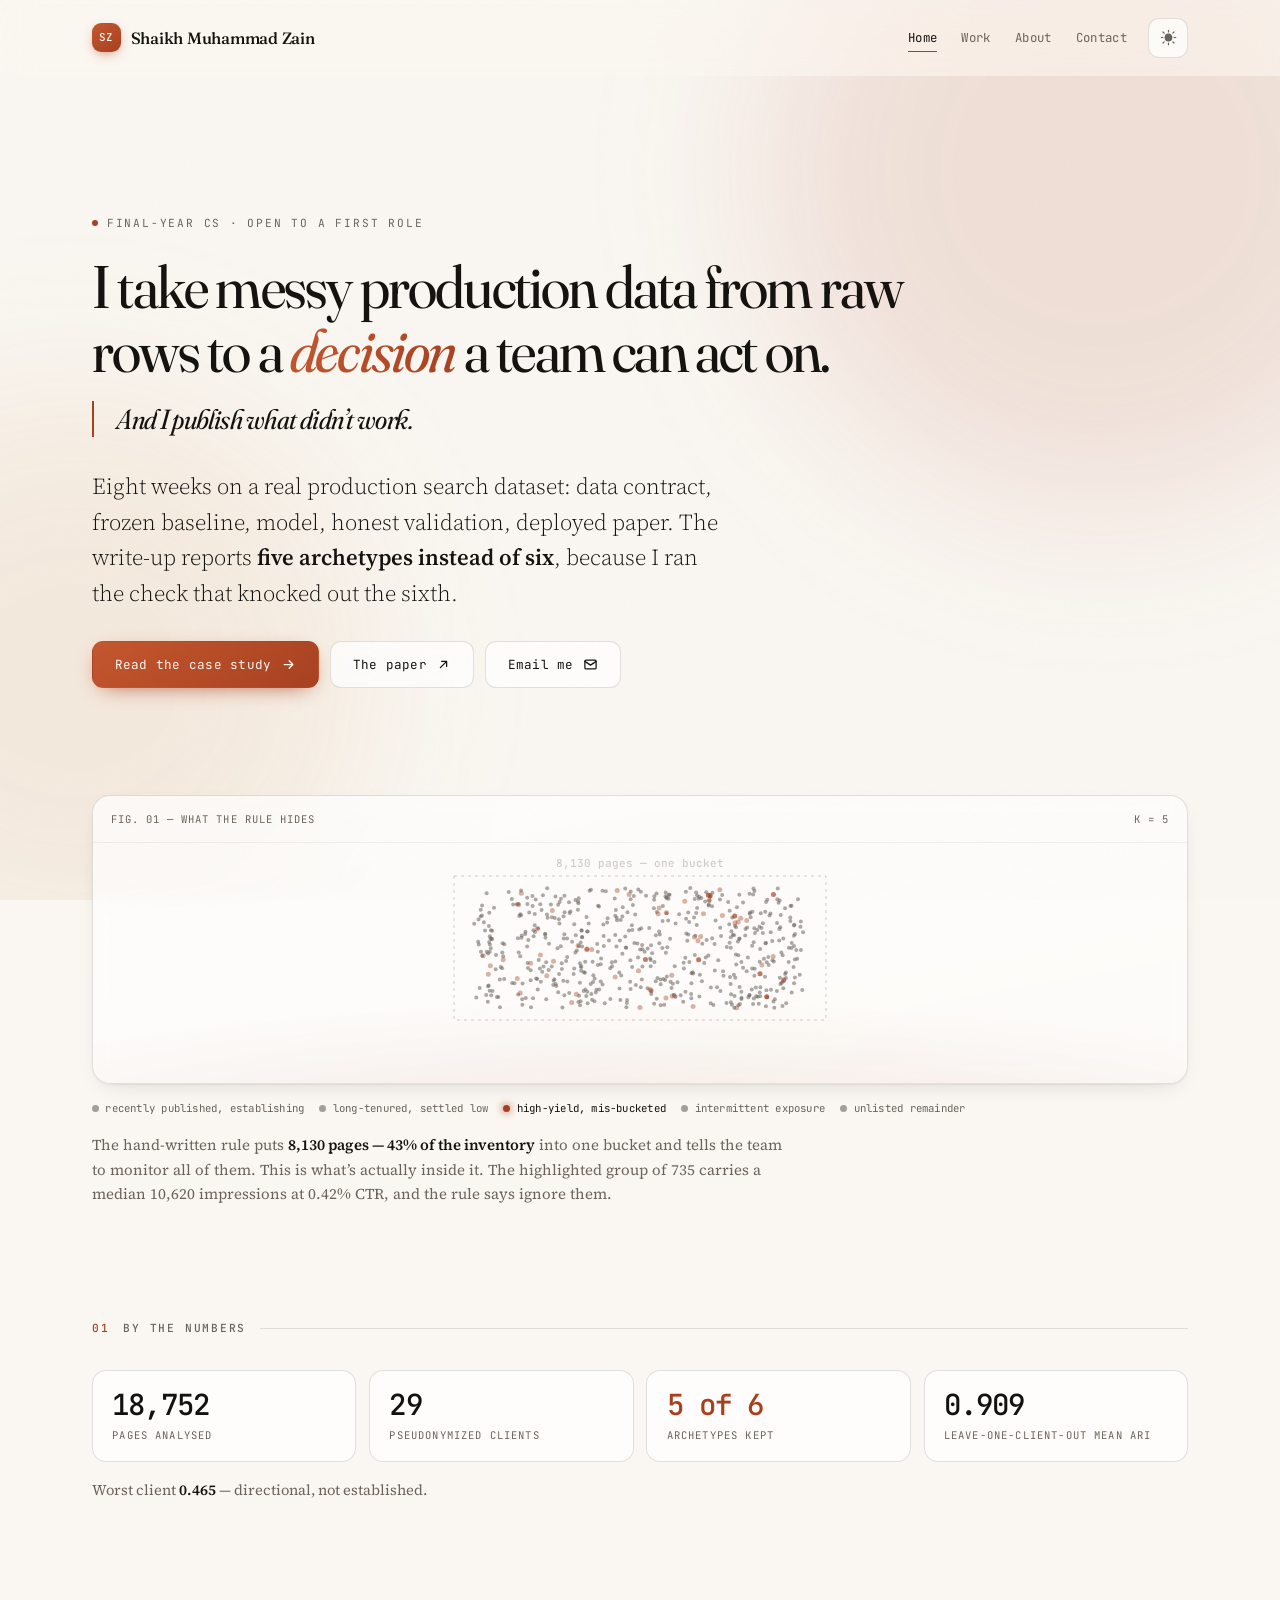
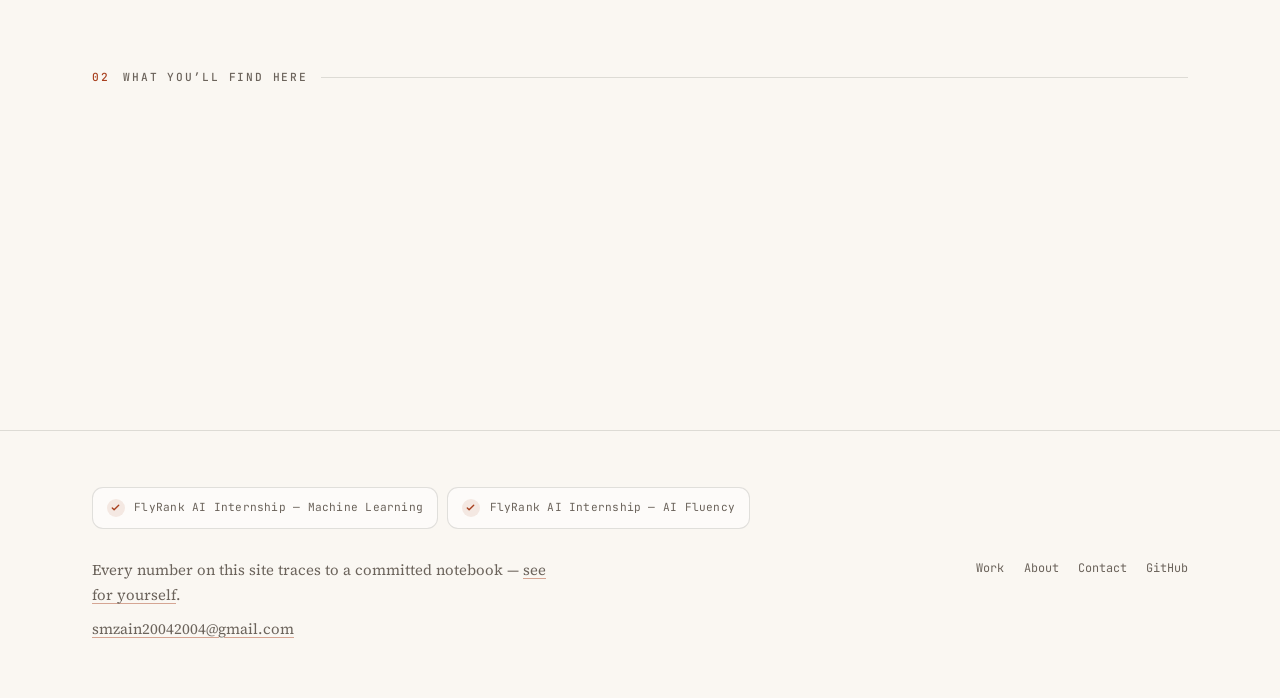
==== commit 76246891: "Consolidate to four self-contained pages Inline the shared stylesheet and script back into each page" ====
--- a/index.html
+++ b/index.html
@@ -12,16 +12,648 @@
 <meta property="og:url" content="https://zaindev04.github.io/">
 <meta property="og:title" content="Shaikh Muhammad Zain — data to decisions">
 <meta property="og:description" content="Eight weeks on a real production search dataset: data contract, frozen baseline, model, honest validation, deployed paper. Five archetypes instead of six.">
-<meta property="og:image" content="https://zaindev04.github.io/assets/og.png">
-<meta property="og:image:width" content="1200">
-<meta property="og:image:height" content="630">
-<meta property="og:image:alt" content="Shaikh Muhammad Zain - I take messy production data from raw rows to a decision a team can act on. Five clusters of 3,365, 2,920, 735, 588 and 522 pages, with the 735 group highlighted.">
-<meta name="twitter:card" content="summary_large_image">
+<meta name="twitter:card" content="summary">
 <link rel="icon" href="data:image/svg+xml,%3Csvg%20xmlns%3D%22http%3A%2F%2Fwww.w3.org%2F2000%2Fsvg%22%20viewBox%3D%220%200%2032%2032%22%3E%3Crect%20width%3D%2232%22%20height%3D%2232%22%20rx%3D%228%22%20fill%3D%22%23E9A15E%22%2F%3E%3Ctext%20x%3D%2216%22%20y%3D%2222.5%22%20font-family%3D%22monospace%22%20font-size%3D%2217%22%20font-weight%3D%22700%22%20text-anchor%3D%22middle%22%20fill%3D%22%230B0A09%22%3EZ%3C%2Ftext%3E%3C%2Fsvg%3E">
 <link rel="preconnect" href="https://fonts.googleapis.com">
 <link rel="preconnect" href="https://fonts.gstatic.com" crossorigin>
 <link rel="stylesheet" href="https://fonts.googleapis.com/css2?family=Fraunces:ital,opsz,wght@0,9..144,300..700;1,9..144,300..700&family=JetBrains+Mono:wght@400;500&family=Source+Serif+4:ital,opsz,wght@0,8..60,300..600;1,8..60,300..400&display=swap">
-<link rel="stylesheet" href="assets/site.css">
+<style>
+/* =========================================================================
+   Shaikh Muhammad Zain — portfolio
+   Dark editorial luxe. One stylesheet, no framework, no build step.
+   ========================================================================= */
+
+/* ---------- 1. tokens ---------------------------------------------------- */
+:root{
+  /* warm paper — light theme is the fallback identity */
+  --bg:#FAF7F2;
+  --bg-2:#F3EFE8;
+  --fg:#14120F;
+  --muted:#6B635B;
+  --rule:rgba(20,18,15,.12);
+  --rule-2:rgba(20,18,15,.06);
+  --surface:rgba(255,255,255,.72);
+  --surface-2:rgba(255,255,255,.5);
+  --accent:#A8401F;
+  --accent-lift:#C4562E;
+  --accent-ink:#FAF7F2;
+  --accent-soft:rgba(168,64,31,.10);
+  --glow-a:rgba(168,64,31,.13);
+  --glow-b:rgba(196,120,46,.10);
+  --shadow:0 1px 2px rgba(20,18,15,.05),0 8px 26px -14px rgba(20,18,15,.22);
+  --shadow-lift:0 2px 6px rgba(20,18,15,.06),0 20px 50px -24px rgba(20,18,15,.30);
+  --grain:.024;
+
+  /* type */
+  --display:"Fraunces",Charter,"Iowan Old Style",Georgia,serif;
+  --serif:"Source Serif 4",Charter,Georgia,serif;
+  --mono:"JetBrains Mono",ui-monospace,SFMono-Regular,Menlo,monospace;
+
+  /* metrics */
+  --measure:40rem;      /* reading column */
+  --wide:74rem;         /* section shell  */
+  --gutter:clamp(1.15rem,4.5vw,2.75rem);
+  --fs:clamp(1rem,.94rem + .28vw,1.1875rem);
+
+  /* motion */
+  --ease:cubic-bezier(.22,.68,.36,1);
+  --ease-out:cubic-bezier(.16,1,.3,1);
+  --t:.45s;
+}
+
+/* dark — the primary identity */
+@media (prefers-color-scheme:dark){
+  :root:not([data-theme=light]){
+    --bg:#0B0A09;
+    --bg-2:#131110;
+    --fg:#F2EDE6;
+    --muted:#9A9189;
+    --rule:rgba(242,237,230,.13);
+    --rule-2:rgba(242,237,230,.06);
+    --surface:rgba(242,237,230,.035);
+    --surface-2:rgba(242,237,230,.02);
+    --accent:#E9A15E;
+    --accent-lift:#F4B776;
+    --accent-ink:#0B0A09;
+    --accent-soft:rgba(233,161,94,.13);
+    --glow-a:rgba(233,161,94,.16);
+    --glow-b:rgba(200,92,58,.14);
+    --shadow:0 1px 2px rgba(0,0,0,.5),0 10px 34px -16px rgba(0,0,0,.8);
+    --shadow-lift:0 2px 8px rgba(0,0,0,.55),0 26px 60px -26px rgba(0,0,0,.9);
+    --grain:.05;
+  }
+}
+:root[data-theme=dark]{
+  --bg:#0B0A09;
+  --bg-2:#131110;
+  --fg:#F2EDE6;
+  --muted:#9A9189;
+  --rule:rgba(242,237,230,.13);
+  --rule-2:rgba(242,237,230,.06);
+  --surface:rgba(242,237,230,.035);
+  --surface-2:rgba(242,237,230,.02);
+  --accent:#E9A15E;
+  --accent-lift:#F4B776;
+  --accent-ink:#0B0A09;
+  --accent-soft:rgba(233,161,94,.13);
+  --glow-a:rgba(233,161,94,.16);
+  --glow-b:rgba(200,92,58,.14);
+  --shadow:0 1px 2px rgba(0,0,0,.5),0 10px 34px -16px rgba(0,0,0,.8);
+  --shadow-lift:0 2px 8px rgba(0,0,0,.55),0 26px 60px -26px rgba(0,0,0,.9);
+  --grain:.05;
+}
+
+/* ---------- 2. base ------------------------------------------------------ */
+*,*::before,*::after{box-sizing:border-box}
+html{scroll-behavior:smooth;-webkit-text-size-adjust:100%}
+body{
+  margin:0;background:var(--bg);color:var(--fg);
+  font-family:var(--serif);font-size:var(--fs);line-height:1.72;
+  -webkit-font-smoothing:antialiased;-moz-osx-font-smoothing:grayscale;
+  overflow-x:hidden;
+  transition:background var(--t) var(--ease),color var(--t) var(--ease);
+}
+/* Film grain — the tactile layer that keeps flat dark from looking cheap.
+   Deliberately no mix-blend-mode and no oversized box: a blended full-screen
+   layer pulls the whole page into one composited group and repaints on every
+   scroll. Plain opacity over a fixed viewport-sized tile is far cheaper and
+   visually near-identical at these levels. */
+body::after{
+  content:"";position:fixed;inset:0;z-index:9999;pointer-events:none;
+  opacity:var(--grain);
+  background-image:url("data:image/svg+xml;charset=utf-8,%3Csvg%20xmlns%3D%22http%3A%2F%2Fwww.w3.org%2F2000%2Fsvg%22%20width%3D%22220%22%20height%3D%22220%22%3E%3Cfilter%20id%3D%22n%22%3E%3CfeTurbulence%20type%3D%22fractalNoise%22%20baseFrequency%3D%22.82%22%20numOctaves%3D%224%22%20stitchTiles%3D%22stitch%22%2F%3E%3CfeColorMatrix%20type%3D%22saturate%22%20values%3D%220%22%2F%3E%3C%2Ffilter%3E%3Crect%20width%3D%22100%25%22%20height%3D%22100%25%22%20filter%3D%22url(%23n)%22%2F%3E%3C%2Fsvg%3E");
+  transition:opacity var(--t) var(--ease);
+}
+img,svg,canvas{display:block;max-width:100%}
+::selection{background:var(--accent);color:var(--accent-ink)}
+:focus-visible{outline:2px solid var(--accent);outline-offset:3px;border-radius:3px}
+.sr{position:absolute;width:1px;height:1px;padding:0;margin:-1px;overflow:hidden;
+  clip:rect(0 0 0 0);white-space:nowrap;border:0}
+.skip{
+  position:fixed;top:.6rem;left:.6rem;z-index:200;transform:translateY(-180%);
+  background:var(--fg);color:var(--bg);padding:.62rem 1rem;border-radius:8px;
+  font-family:var(--mono);font-size:.76rem;text-decoration:none;
+  transition:transform .3s var(--ease);
+}
+.skip:focus{transform:none}
+
+/* ---------- 3. layout ---------------------------------------------------- */
+.shell{width:100%;max-width:var(--wide);margin-inline:auto;padding-inline:var(--gutter)}
+.col{max-width:var(--measure)}
+.col-wide{max-width:56rem}
+main{padding-top:clamp(2.25rem,6vw,4.5rem)}
+section{position:relative}
+.band{padding-block:clamp(2.75rem,7vw,6rem)}
+.band-tight{padding-block:clamp(2rem,5vw,3.5rem)}
+
+/* ambient light — two slow pools drifting behind the page */
+.aura{position:fixed;inset:0;z-index:-1;pointer-events:none;overflow:hidden}
+.aura i{position:absolute;display:block;border-radius:50%;filter:blur(90px);will-change:transform}
+.aura i:nth-child(1){
+  width:52vw;height:52vw;max-width:760px;max-height:760px;
+  top:-18vh;right:-12vw;background:var(--glow-a);
+  animation:drift-a 34s var(--ease) infinite alternate;
+}
+.aura i:nth-child(2){
+  width:44vw;height:44vw;max-width:620px;max-height:620px;
+  top:44vh;left:-16vw;background:var(--glow-b);
+  animation:drift-b 42s var(--ease) infinite alternate;
+}
+@keyframes drift-a{to{transform:translate3d(-7vw,9vh,0) scale(1.14)}}
+@keyframes drift-b{to{transform:translate3d(9vw,-7vh,0) scale(1.1)}}
+
+/* ---------- 4. header ---------------------------------------------------- */
+.progress{
+  position:fixed;top:0;left:0;height:2px;width:100%;z-index:120;
+  transform:scaleX(0);transform-origin:0 50%;
+  background:linear-gradient(90deg,var(--accent),var(--accent-lift));
+  will-change:transform;
+}
+header{
+  position:sticky;top:0;z-index:100;
+  background:color-mix(in srgb,var(--bg) 80%,transparent);
+  border-bottom:1px solid transparent;
+  transition:border-color .4s var(--ease),background .4s var(--ease);
+}
+@supports (backdrop-filter:blur(1px)) or (-webkit-backdrop-filter:blur(1px)){
+  header{
+    background:color-mix(in srgb,var(--bg) 62%,transparent);
+    -webkit-backdrop-filter:saturate(1.5) blur(16px);
+    backdrop-filter:saturate(1.5) blur(16px);
+  }
+}
+header.stuck{border-bottom-color:var(--rule)}
+.bar{display:flex;align-items:center;gap:.6rem;padding-block:clamp(.8rem,2vw,1.1rem)}
+
+.mark{
+  display:inline-flex;align-items:center;gap:.6rem;margin-right:auto;
+  text-decoration:none;color:var(--fg);font-family:var(--display);
+  font-weight:500;font-size:1.02rem;letter-spacing:-.015em;
+}
+.mark .glyph{
+  display:grid;place-items:center;flex:none;width:29px;height:29px;border-radius:9px;
+  background:linear-gradient(145deg,var(--accent-lift),var(--accent));
+  color:var(--accent-ink);font-family:var(--mono);font-size:.68rem;font-weight:500;
+  letter-spacing:.01em;line-height:1;
+  box-shadow:0 4px 14px -6px var(--accent);
+  transition:transform .55s var(--ease-out);
+}
+.mark:hover .glyph{transform:rotate(-9deg) scale(1.07)}
+.mark .full{white-space:nowrap}
+
+nav.primary{display:flex;align-items:center;gap:.1rem}
+nav.primary a{
+  position:relative;color:var(--muted);text-decoration:none;
+  font-family:var(--mono);font-size:.775rem;letter-spacing:.03em;
+  padding:.55rem .7rem;border-radius:7px;
+  transition:color .3s var(--ease);
+}
+nav.primary a::after{
+  content:"";position:absolute;left:.7rem;right:.7rem;bottom:.3rem;height:1px;
+  background:var(--accent);transform:scaleX(0);transform-origin:100% 50%;
+  transition:transform .42s var(--ease-out);
+}
+nav.primary a:hover{color:var(--fg)}
+nav.primary a:hover::after,
+nav.primary a[aria-current=page]::after{transform:scaleX(1);transform-origin:0 50%}
+nav.primary a[aria-current=page]{color:var(--fg)}
+
+.tog,.burger{
+  flex:none;display:grid;place-items:center;width:40px;height:40px;
+  background:var(--surface);border:1px solid var(--rule);border-radius:11px;
+  color:var(--muted);cursor:pointer;
+  transition:color .3s var(--ease),border-color .3s var(--ease),background .3s var(--ease);
+}
+.tog:hover,.burger:hover{color:var(--fg);border-color:var(--accent);background:var(--accent-soft)}
+.tog svg{width:17px;height:17px}
+.tog .cut{transform:translate(9px,-9px);transition:transform .55s var(--ease-out)}
+.tog .rays{opacity:1;transform-origin:12px 12px;
+  transition:opacity .3s var(--ease),transform .55s var(--ease-out)}
+:root[data-theme=dark] .tog .cut{transform:translate(-3.5px,-3.5px)}
+:root[data-theme=dark] .tog .rays{opacity:0;transform:scale(.4)}
+@media (prefers-color-scheme:dark){
+  :root:not([data-theme=light]) .tog .cut{transform:translate(-3.5px,-3.5px)}
+  :root:not([data-theme=light]) .tog .rays{opacity:0;transform:scale(.4)}
+}
+
+/* mobile menu */
+.burger{display:none;color:var(--fg)}
+.burger span{display:block;width:15px;height:1.5px;background:currentColor;border-radius:2px;
+  transition:transform .4s var(--ease-out),opacity .25s var(--ease)}
+.burger span+span{margin-top:4px}
+.burger[aria-expanded=true] span:nth-child(1){transform:translateY(5.5px) rotate(45deg)}
+.burger[aria-expanded=true] span:nth-child(2){opacity:0}
+.burger[aria-expanded=true] span:nth-child(3){transform:translateY(-5.5px) rotate(-45deg)}
+.sheet{
+  position:fixed;inset:0;z-index:99;display:none;
+  padding:5.5rem var(--gutter) 2rem;
+  background:color-mix(in srgb,var(--bg) 97%,transparent);
+  -webkit-backdrop-filter:blur(22px);backdrop-filter:blur(22px);
+}
+.sheet.open{display:block}
+.sheet a{
+  display:flex;align-items:baseline;gap:.9rem;
+  padding:1.1rem 0;border-bottom:1px solid var(--rule-2);
+  color:var(--fg);text-decoration:none;
+  font-family:var(--display);font-size:1.7rem;font-weight:400;letter-spacing:-.022em;
+  opacity:0;transform:translateY(16px);
+}
+.sheet.open a{animation:sheet-in .55s var(--ease-out) forwards}
+.sheet.open a:nth-child(1){animation-delay:.04s}
+.sheet.open a:nth-child(2){animation-delay:.09s}
+.sheet.open a:nth-child(3){animation-delay:.14s}
+.sheet.open a:nth-child(4){animation-delay:.19s}
+.sheet a i{font-family:var(--mono);font-size:.66rem;font-style:normal;color:var(--accent)}
+@keyframes sheet-in{to{opacity:1;transform:none}}
+
+/* ---------- 5. type ------------------------------------------------------ */
+h1,h2,h3,h4{font-family:var(--display);font-weight:400;
+  font-variation-settings:"opsz" 100,"SOFT" 20,"WONK" 0}
+.display{
+  font-size:clamp(2.15rem,1.15rem + 3.5vw,3.75rem);
+  line-height:1.06;letter-spacing:-.03em;margin:0 0 1.5rem;
+  font-variation-settings:"opsz" 144,"SOFT" 24,"WONK" 1;
+  text-wrap:balance;
+}
+.display .lit{
+  background:linear-gradient(102deg,var(--accent-lift),var(--accent));
+  -webkit-background-clip:text;background-clip:text;color:transparent;
+  font-style:italic;font-variation-settings:"opsz" 144,"SOFT" 40,"WONK" 1;
+}
+h1.page{
+  font-size:clamp(2rem,1.15rem + 3.4vw,3.7rem);
+  line-height:1.06;letter-spacing:-.028em;margin:0 0 1.1rem;
+  font-variation-settings:"opsz" 144,"SOFT" 22,"WONK" 1;
+  text-wrap:balance;
+}
+h3{font-size:1.28rem;line-height:1.32;letter-spacing:-.018em;margin:0 0 .5rem;
+  font-variation-settings:"opsz" 60,"SOFT" 20,"WONK" 0}
+p{margin:0 0 1.2rem;text-wrap:pretty}
+a{color:var(--accent);text-decoration-thickness:1px;text-underline-offset:3px;
+  text-decoration-color:color-mix(in srgb,var(--accent) 45%,transparent);
+  transition:text-decoration-color .3s var(--ease),color .3s var(--ease)}
+a:hover{text-decoration-color:var(--accent)}
+strong{font-weight:600;color:var(--fg)}
+.lede{font-size:clamp(1.12rem,1rem + .55vw,1.42rem);line-height:1.56;
+  color:var(--fg);font-weight:300;margin-bottom:1.6rem;text-wrap:pretty}
+.muted{color:var(--muted)}
+.small{font-size:.92rem}
+ul.list{padding:0;margin:0 0 1.2rem;list-style:none}
+ul.list li{position:relative;padding-left:1.4rem;margin-bottom:.75rem}
+ul.list li::before{
+  content:"";position:absolute;left:.15rem;top:.72em;width:5px;height:5px;
+  border-radius:50%;background:var(--accent);
+}
+
+/* section heading: number + label + rule */
+.rulehead{
+  display:flex;align-items:center;gap:.85rem;
+  margin:0 0 1.6rem;font-family:var(--mono);font-weight:500;
+  font-size:.7rem;letter-spacing:.16em;text-transform:uppercase;color:var(--muted);
+}
+.rulehead .n{color:var(--accent);font-variant-numeric:tabular-nums}
+.rulehead::after{content:"";flex:1;height:1px;background:var(--rule)}
+
+.eyebrow{
+  display:inline-flex;align-items:center;gap:.55rem;margin:0 0 1.4rem;
+  font-family:var(--mono);font-size:.7rem;letter-spacing:.16em;
+  text-transform:uppercase;color:var(--muted);
+}
+.eyebrow .dot{
+  width:6px;height:6px;border-radius:50%;background:var(--accent);flex:none;
+  box-shadow:0 0 0 0 var(--accent);animation:pulse 3s infinite;
+}
+@keyframes pulse{
+  0%{box-shadow:0 0 0 0 var(--accent-soft)}
+  70%{box-shadow:0 0 0 8px transparent}
+  100%{box-shadow:0 0 0 0 transparent}
+}
+
+/* ---------- 6. buttons --------------------------------------------------- */
+.actions{display:flex;flex-wrap:wrap;gap:.7rem;margin:1.9rem 0 0}
+.btn{
+  position:relative;display:inline-flex;align-items:center;gap:.6rem;
+  min-height:46px;padding:.72rem 1.35rem;border-radius:11px;
+  font-family:var(--mono);font-size:.79rem;letter-spacing:.02em;
+  text-decoration:none;cursor:pointer;border:1px solid transparent;
+  transition:transform .35s var(--ease-out),box-shadow .35s var(--ease),
+             border-color .3s var(--ease),color .3s var(--ease),background .3s var(--ease);
+  will-change:transform;
+}
+.btn svg{width:15px;height:15px;flex:none;
+  transition:transform .4s var(--ease-out)}
+.btn:hover{transform:translateY(-2px)}
+.btn:active{transform:translateY(0)}
+.btn-solid{
+  background:linear-gradient(145deg,var(--accent-lift),var(--accent));
+  color:var(--accent-ink);box-shadow:0 6px 22px -10px var(--accent);
+  text-decoration:none;
+}
+.btn-solid:hover{box-shadow:0 12px 32px -12px var(--accent)}
+.btn-solid:hover svg{transform:translateX(3px)}
+.btn-ghost{
+  background:var(--surface);border-color:var(--rule);color:var(--fg);
+  -webkit-backdrop-filter:blur(8px);backdrop-filter:blur(8px);
+}
+.btn-ghost:hover{border-color:var(--accent);color:var(--accent)}
+.btn-ghost:hover svg{transform:translate(2px,-2px)}
+
+/* ---------- 7. surfaces -------------------------------------------------- */
+.panel{
+  position:relative;border:1px solid var(--rule);border-radius:16px;
+  background:var(--surface);padding:clamp(1.35rem,3.5vw,2.1rem);
+  -webkit-backdrop-filter:blur(10px);backdrop-filter:blur(10px);
+  box-shadow:var(--shadow);
+  transition:border-color .4s var(--ease),box-shadow .4s var(--ease),transform .4s var(--ease-out);
+}
+.panel:hover{border-color:color-mix(in srgb,var(--accent) 45%,var(--rule))}
+.panel>:last-child{margin-bottom:0}
+.panel-accent{border-left:2px solid var(--accent)}
+
+/* stat tiles */
+.tiles{
+  display:grid;gap:.8rem;margin:2rem 0 0;
+  grid-template-columns:repeat(auto-fit,minmax(min(100%,11.5rem),1fr));
+}
+.tile{
+  position:relative;overflow:hidden;
+  border:1px solid var(--rule);border-radius:14px;background:var(--surface);
+  padding:1.15rem 1.2rem 1.05rem;
+  -webkit-backdrop-filter:blur(10px);backdrop-filter:blur(10px);
+  transition:border-color .4s var(--ease),transform .45s var(--ease-out),box-shadow .4s var(--ease);
+}
+.tile::before{
+  content:"";position:absolute;inset:0 0 auto 0;height:1px;
+  background:linear-gradient(90deg,transparent,var(--accent),transparent);
+  opacity:0;transition:opacity .45s var(--ease);
+}
+.tile:hover{transform:translateY(-3px);border-color:color-mix(in srgb,var(--accent) 40%,var(--rule));
+  box-shadow:var(--shadow-lift)}
+.tile:hover::before{opacity:.9}
+.tile .v{
+  display:block;font-family:var(--mono);font-weight:500;
+  font-size:clamp(1.35rem,1.1rem + .9vw,1.85rem);
+  letter-spacing:-.03em;line-height:1.1;color:var(--fg);
+  font-variant-numeric:tabular-nums;
+}
+.tile .k{
+  display:block;margin-top:.45rem;font-family:var(--mono);
+  font-size:.66rem;letter-spacing:.11em;text-transform:uppercase;color:var(--muted);
+  line-height:1.5;
+}
+.tile.hi .v{color:var(--accent)}
+
+/* numbered decision cards */
+.steps{display:grid;gap:.85rem;margin:0 0 1.4rem;padding:0;list-style:none}
+.step{
+  display:grid;grid-template-columns:auto 1fr;gap:1rem;align-items:start;
+  border:1px solid var(--rule);border-radius:14px;background:var(--surface-2);
+  padding:1.2rem 1.35rem;
+  transition:border-color .4s var(--ease),background .4s var(--ease),transform .4s var(--ease-out);
+}
+.step:hover{border-color:color-mix(in srgb,var(--accent) 40%,var(--rule));
+  background:var(--surface);transform:translateX(3px)}
+.step .idx{
+  font-family:var(--mono);font-size:.7rem;font-weight:500;color:var(--accent);
+  letter-spacing:.06em;padding-top:.42em;font-variant-numeric:tabular-nums;
+}
+.step p{margin:0}
+.step p+p{margin-top:.5rem}
+
+/* chips */
+.chips{display:flex;flex-wrap:wrap;gap:.45rem;margin:0 0 1.3rem;padding:0;list-style:none}
+.chip{
+  display:inline-flex;align-items:center;
+  border:1px solid var(--rule);border-radius:8px;background:var(--surface-2);
+  padding:.4rem .7rem;font-family:var(--mono);font-size:.71rem;color:var(--muted);
+  letter-spacing:.01em;
+  transition:border-color .3s var(--ease),color .3s var(--ease),transform .3s var(--ease-out);
+}
+.chip:hover{border-color:var(--accent);color:var(--fg);transform:translateY(-2px)}
+
+/* verdict bars — six archetypes, one struck out */
+.verdict{display:grid;gap:.5rem;margin:1.5rem 0 0;padding:0;list-style:none}
+.vrow{
+  display:grid;grid-template-columns:minmax(6.5rem,auto) minmax(0,1fr) auto;
+  gap:.5rem .95rem;align-items:center;
+  padding:.72rem .95rem;border-radius:10px;border:1px solid var(--rule-2);
+  background:var(--surface-2);font-family:var(--mono);font-size:.75rem;
+  transition:border-color .35s var(--ease),background .35s var(--ease);
+}
+.vrow:hover{border-color:var(--rule);background:var(--surface)}
+.vrow .nm{color:var(--fg);white-space:nowrap}
+.vrow .track{position:relative;height:3px;border-radius:2px;background:var(--rule-2);min-width:2rem}
+.vrow .track b{
+  position:absolute;inset:0 auto 0 0;display:block;width:var(--w,50%);min-width:5px;
+  border-radius:2px;background:var(--accent);opacity:.62;
+}
+.vrow .tag{font-size:.68rem;color:var(--muted);white-space:nowrap;
+  font-variant-numeric:tabular-nums}
+.vrow .tag em{font-style:normal;letter-spacing:.1em;text-transform:uppercase;font-size:.62rem}
+.vrow.kept .tag em{color:var(--accent)}
+.vrow.cut .nm{text-decoration:line-through;text-decoration-color:var(--muted);color:var(--muted)}
+.vrow.cut .track b{background:var(--muted);opacity:.3}
+.vrow.cut .tag{color:var(--muted);opacity:.85}
+/* The paper's archetype names are long ("Recently Published, Establishing"),
+   so the name column sizes to content and the track absorbs what's left. */
+@media (max-width:820px){
+  .vrow{grid-template-columns:1fr auto;gap:.45rem .8rem}
+  .vrow .track{grid-column:1/-1;order:3}
+  .vrow .nm{white-space:normal;line-height:1.45}
+}
+@media (max-width:560px){
+  .vrow{font-size:.72rem;padding:.68rem .8rem}
+  .vrow .tag{font-size:.65rem}
+}
+
+/* pull quote */
+.pull{
+  margin:2.2rem 0;padding:0 0 0 1.4rem;border-left:2px solid var(--accent);
+  font-family:var(--display);font-style:italic;font-weight:400;
+  font-size:clamp(1.25rem,1.05rem + .85vw,1.75rem);line-height:1.32;
+  letter-spacing:-.02em;color:var(--fg);
+  font-variation-settings:"opsz" 144,"SOFT" 40,"WONK" 1;
+  text-wrap:pretty;
+}
+
+/* ---------- 8. hero ------------------------------------------------------ */
+.hero{padding-block:clamp(1.5rem,5vw,3.5rem) 0}
+.hero .display{margin-bottom:1.15rem}
+.hero .pull{margin:0 0 2rem}
+.hero .lede{margin-bottom:.4rem}
+
+/* word-by-word entrance.
+   The padding/negative-margin pair widens the clipping box past the glyphs so
+   descenders (g, y, p) survive overflow:hidden, then translateY overshoots to
+   keep the word fully hidden inside the larger box. */
+.js .word{
+  display:inline-block;overflow:hidden;vertical-align:top;
+  padding:.14em .05em .2em;margin:-.14em -.05em -.2em;
+}
+.js .word>span{display:inline-block;transform:translateY(130%);opacity:0}
+.js .word.in>span{
+  transform:none;opacity:1;
+  transition:transform .95s var(--ease-out),opacity .7s var(--ease);
+  transition-delay:calc(var(--i,0)*52ms);
+}
+
+/* the split figure */
+.figure{margin:clamp(2rem,5vw,3.2rem) 0 0}
+.canvas-frame{
+  position:relative;border:1px solid var(--rule);border-radius:18px;
+  background:linear-gradient(170deg,var(--surface),var(--surface-2));
+  -webkit-backdrop-filter:blur(10px);backdrop-filter:blur(10px);
+  box-shadow:var(--shadow);overflow:hidden;
+}
+.canvas-frame::before{
+  content:"";position:absolute;inset:0;pointer-events:none;border-radius:18px;
+  background:radial-gradient(120% 80% at 50% 120%,var(--accent-soft),transparent 62%);
+}
+.canvas-head{
+  display:flex;align-items:center;gap:.75rem;flex-wrap:wrap;
+  padding:.85rem 1.1rem;border-bottom:1px solid var(--rule-2);
+  font-family:var(--mono);font-size:.66rem;letter-spacing:.1em;
+  text-transform:uppercase;color:var(--muted);position:relative;z-index:1;
+}
+.canvas-head .sep{flex:1}
+canvas#split{width:100%;height:auto;position:relative;z-index:1}
+.replay{
+  position:absolute;right:.75rem;bottom:.75rem;z-index:2;
+  display:inline-flex;align-items:center;gap:.4rem;min-height:32px;
+  background:color-mix(in srgb,var(--bg) 82%,transparent);
+  -webkit-backdrop-filter:blur(8px);backdrop-filter:blur(8px);
+  border:1px solid var(--rule);color:var(--muted);
+  font-family:var(--mono);font-size:.66rem;letter-spacing:.04em;
+  padding:.35rem .7rem;border-radius:8px;cursor:pointer;
+  opacity:0;transition:opacity .4s var(--ease),color .3s var(--ease),border-color .3s var(--ease);
+}
+.canvas-frame:hover .replay,.replay:focus-visible{opacity:1}
+.replay:hover{color:var(--fg);border-color:var(--accent)}
+.replay svg{width:12px;height:12px}
+
+.legend{
+  display:flex;flex-wrap:wrap;gap:.4rem .95rem;margin-top:.95rem;
+  font-family:var(--mono);font-size:.67rem;color:var(--muted);letter-spacing:.02em;
+}
+.legend span{display:inline-flex;align-items:center;gap:.4rem}
+.legend i{width:7px;height:7px;border-radius:50%;background:var(--muted);opacity:.6;flex:none}
+.legend .on i{background:var(--accent);opacity:1;box-shadow:0 0 8px var(--accent)}
+.legend .on{color:var(--fg)}
+figcaption{
+  font-size:.94rem;color:var(--muted);margin-top:1rem;line-height:1.62;
+  max-width:44rem;text-wrap:pretty;
+}
+figcaption strong{color:var(--fg)}
+
+/* ---------- 9. work page ------------------------------------------------- */
+.meta{
+  display:flex;flex-wrap:wrap;gap:.5rem .9rem;margin:0 0 2rem;
+  font-family:var(--mono);font-size:.72rem;color:var(--muted);letter-spacing:.03em;
+}
+.meta span{display:inline-flex;align-items:center;gap:.5rem}
+.meta span+span::before{content:"";width:3px;height:3px;border-radius:50%;
+  background:var(--muted);opacity:.7}
+
+/* split layout: sticky rail + content */
+.rail{display:grid;gap:clamp(1.5rem,4vw,3rem)}
+@media (min-width:960px){
+  .rail{grid-template-columns:13rem minmax(0,1fr)}
+  .rail>.aside{position:sticky;top:6.5rem;align-self:start}
+}
+.aside .rulehead{margin-bottom:.9rem}
+.aside p{font-size:.9rem;color:var(--muted);margin:0}
+
+/* ---------- 10. contact -------------------------------------------------- */
+.contact-grid{display:grid;gap:.85rem;margin:2rem 0 0;
+  grid-template-columns:repeat(auto-fit,minmax(min(100%,15rem),1fr))}
+.ccard{
+  display:flex;flex-direction:column;gap:.4rem;
+  border:1px solid var(--rule);border-radius:14px;background:var(--surface);
+  padding:1.3rem;text-decoration:none;color:var(--fg);
+  -webkit-backdrop-filter:blur(10px);backdrop-filter:blur(10px);
+  transition:border-color .4s var(--ease),transform .45s var(--ease-out),box-shadow .4s var(--ease);
+}
+.ccard:hover{transform:translateY(-3px);border-color:var(--accent);box-shadow:var(--shadow-lift)}
+.ccard .k{font-family:var(--mono);font-size:.66rem;letter-spacing:.12em;
+  text-transform:uppercase;color:var(--muted)}
+.ccard .v{font-size:1.02rem;word-break:break-word;line-height:1.45}
+.ccard .go{display:inline-flex;align-items:center;gap:.4rem;margin-top:.35rem;
+  font-family:var(--mono);font-size:.7rem;color:var(--accent)}
+.ccard .go svg{width:13px;height:13px;transition:transform .4s var(--ease-out)}
+.ccard:hover .go svg{transform:translateX(3px)}
+.copy{
+  display:inline-flex;align-items:center;gap:.5rem;min-height:40px;
+  margin-top:.2rem;padding:.45rem .8rem;border-radius:9px;
+  border:1px solid var(--rule);background:transparent;color:var(--muted);
+  font-family:var(--mono);font-size:.7rem;cursor:pointer;
+  transition:color .3s var(--ease),border-color .3s var(--ease)}
+.copy:hover{color:var(--fg);border-color:var(--accent)}
+.copy svg{width:13px;height:13px}
+
+/* ---------- 11. footer --------------------------------------------------- */
+footer{
+  position:relative;margin-top:clamp(3.5rem,9vw,7rem);
+  border-top:1px solid var(--rule);padding-block:clamp(2.25rem,5vw,3.5rem) 3rem;
+  color:var(--muted);font-size:.93rem;
+}
+.creds{display:flex;flex-wrap:wrap;gap:.6rem;margin:0 0 1.8rem}
+.badge{
+  display:inline-flex;align-items:center;gap:.6rem;min-height:42px;
+  border:1px solid var(--rule);border-radius:11px;background:var(--surface-2);
+  padding:.5rem .85rem;font-family:var(--mono);font-size:.7rem;letter-spacing:.02em;
+  text-decoration:none;color:var(--muted);
+  transition:border-color .35s var(--ease),color .35s var(--ease),transform .4s var(--ease-out);
+}
+.badge:hover{border-color:var(--accent);color:var(--fg);transform:translateY(-2px)}
+.badge .seal{
+  display:grid;place-items:center;width:18px;height:18px;border-radius:50%;flex:none;
+  background:var(--accent-soft);color:var(--accent);
+}
+.badge .seal svg{width:11px;height:11px}
+.foot-grid{display:grid;gap:1.5rem;align-items:start}
+@media (min-width:760px){.foot-grid{grid-template-columns:1fr auto}}
+.foot-grid p{margin:0 0 .5rem;max-width:34rem}
+.foot-links{display:flex;flex-wrap:wrap;gap:.4rem 1.2rem;
+  font-family:var(--mono);font-size:.74rem}
+.foot-links a{color:var(--muted);text-decoration:none;
+  transition:color .3s var(--ease)}
+.foot-links a:hover{color:var(--accent)}
+footer a{color:var(--muted)}
+footer a:hover{color:var(--fg)}
+
+/* ---------- 12. reveal motion -------------------------------------------- */
+.js .rv{opacity:0;transform:translateY(18px);
+  transition:opacity .8s var(--ease),transform .8s var(--ease-out)}
+.js .rv.in{opacity:1;transform:none}
+
+@media (prefers-reduced-motion:reduce){
+  html{scroll-behavior:auto}
+  *,*::before,*::after{
+    animation-duration:.001ms!important;animation-iteration-count:1!important;
+    transition-duration:.001ms!important;scroll-behavior:auto!important;
+  }
+  .js .rv{opacity:1!important;transform:none!important}
+  .js .word>span{transform:none!important;opacity:1!important}
+  .aura i{animation:none}
+  .btn:hover,.tile:hover,.ccard:hover,.badge:hover,.step:hover{transform:none}
+}
+
+/* ---------- 13. responsive ----------------------------------------------- */
+@media (max-width:820px){
+  nav.primary{display:none}
+  .burger{display:grid}
+}
+@media (max-width:560px){
+  .mark .full{display:none}
+  .actions .btn{flex:1 1 100%;justify-content:center}
+  .rulehead{font-size:.66rem;gap:.6rem}
+  .pull{padding-left:1rem}
+  figcaption{font-size:.89rem}
+}
+@media (min-width:1600px){
+  :root{--wide:80rem;--measure:42rem}
+}
+</style>
 <script>document.documentElement.classList.add('js');try{var t=localStorage.getItem('theme');if(t)document.documentElement.setAttribute('data-theme',t)}catch(e){}setTimeout(function(){if(!window.__siteBooted)document.querySelectorAll('.rv').forEach(function(e){e.classList.add('in')})},3000);</script>
 </head>
 <body>
@@ -189,6 +821,436 @@
   </div>
 </footer>
 
-<script src="assets/site.js"></script>
+<script>
+/* =========================================================================
+   Shaikh Muhammad Zain — portfolio behaviour
+   No dependencies. Every effect degrades to readable static content.
+   ========================================================================= */
+(function () {
+  'use strict';
+
+  var root = document.documentElement;
+  var RM = window.matchMedia('(prefers-reduced-motion:reduce)');
+  var reduced = function () { return RM.matches; };
+
+  /* ---- theme ----------------------------------------------------------- */
+  function currentTheme() {
+    var set = root.getAttribute('data-theme');
+    if (set) return set;
+    return window.matchMedia('(prefers-color-scheme:dark)').matches ? 'dark' : 'light';
+  }
+  function syncToggle(btn) {
+    var dark = currentTheme() === 'dark';
+    btn.setAttribute('aria-pressed', String(dark));
+    btn.setAttribute('title', dark ? 'Switch to light' : 'Switch to dark');
+  }
+  function initTheme() {
+    var btn = document.querySelector('.tog');
+    if (!btn) return;
+    syncToggle(btn);
+    btn.addEventListener('click', function () {
+      var next = currentTheme() === 'dark' ? 'light' : 'dark';
+      root.setAttribute('data-theme', next);
+      try { localStorage.setItem('theme', next); } catch (e) {}
+      syncToggle(btn);
+    });
+  }
+
+  /* ---- header: stuck state + scroll progress --------------------------- */
+  function initScroll() {
+    var head = document.querySelector('header');
+    var prog = document.querySelector('.progress');
+    var ticking = false;
+
+    function update() {
+      ticking = false;
+      var y = window.scrollY || window.pageYOffset;
+      if (head) head.classList.toggle('stuck', y > 8);
+      if (prog) {
+        var max = document.documentElement.scrollHeight - window.innerHeight;
+        prog.style.transform = 'scaleX(' + (max > 0 ? Math.min(y / max, 1) : 0) + ')';
+      }
+    }
+    window.addEventListener('scroll', function () {
+      if (!ticking) { ticking = true; requestAnimationFrame(update); }
+    }, { passive: true });
+    update();
+  }
+
+  /* ---- mobile menu ------------------------------------------------------ */
+  function initMenu() {
+    var btn = document.querySelector('.burger');
+    var sheet = document.getElementById('menu');
+    if (!btn || !sheet) return;
+
+    function setOpen(open) {
+      btn.setAttribute('aria-expanded', String(open));
+      sheet.classList.toggle('open', open);
+      document.body.style.overflow = open ? 'hidden' : '';
+      if (open) { var a = sheet.querySelector('a'); if (a) a.focus(); }
+    }
+    btn.addEventListener('click', function () {
+      setOpen(btn.getAttribute('aria-expanded') !== 'true');
+    });
+    sheet.addEventListener('click', function (e) {
+      if (e.target.closest('a')) setOpen(false);
+    });
+    document.addEventListener('keydown', function (e) {
+      if (e.key === 'Escape' && btn.getAttribute('aria-expanded') === 'true') {
+        setOpen(false); btn.focus();
+      }
+    });
+    // a resize past the breakpoint must not leave the sheet stranded open
+    window.addEventListener('resize', function () {
+      if (window.innerWidth > 820 && btn.getAttribute('aria-expanded') === 'true') setOpen(false);
+    });
+  }
+
+  /* ---- headline: word-by-word entrance ---------------------------------- */
+  /* Splits only top-level text nodes. Inline elements (the gradient .lit
+     span) are wrapped whole, so background-clip:text keeps working. */
+  function splitWords(el) {
+    var units = [];
+    Array.prototype.slice.call(el.childNodes).forEach(function (node) {
+      if (node.nodeType === 3) {
+        var parts = node.textContent.split(/(\s+)/);
+        var frag = document.createDocumentFragment();
+        parts.forEach(function (part) {
+          if (!part) return;
+          if (/^\s+$/.test(part)) { frag.appendChild(document.createTextNode(' ')); return; }
+          var w = document.createElement('span');
+          w.className = 'word';
+          var inner = document.createElement('span');
+          inner.textContent = part;
+          w.appendChild(inner);
+          frag.appendChild(w);
+          units.push(w);
+        });
+        el.replaceChild(frag, node);
+      } else if (node.nodeType === 1) {
+        var wrap = document.createElement('span');
+        wrap.className = 'word';
+        el.replaceChild(wrap, node);
+        wrap.appendChild(node);
+        units.push(wrap);
+      }
+    });
+    units.forEach(function (u, i) { u.style.setProperty('--i', i); });
+    return units;
+  }
+  function initHeadline() {
+    var el = document.querySelector('[data-split]');
+    if (!el) return;
+    var units = splitWords(el);
+    requestAnimationFrame(function () {
+      units.forEach(function (u) { u.classList.add('in'); });
+    });
+  }
+
+  /* ---- scroll reveal ---------------------------------------------------- */
+  function initReveal() {
+    var items = document.querySelectorAll('.rv');
+    if (!items.length) return;
+
+    if (!('IntersectionObserver' in window) || reduced()) {
+      items.forEach(function (el) { el.classList.add('in'); });
+      return;
+    }
+    var io = new IntersectionObserver(function (entries) {
+      entries.forEach(function (entry, i) {
+        if (!entry.isIntersecting) return;
+        entry.target.style.transitionDelay = Math.min(i, 5) * 70 + 'ms';
+        entry.target.classList.add('in');
+        io.unobserve(entry.target);
+      });
+    }, { rootMargin: '0px 0px -8% 0px', threshold: 0.05 });
+
+    items.forEach(function (el) { io.observe(el); });
+
+    // Safety net: anything already on screen shows immediately, and nothing
+    // is allowed to stay invisible if an observer callback never fires.
+    requestAnimationFrame(function () {
+      items.forEach(function (el) {
+        if (el.getBoundingClientRect().top < window.innerHeight * 0.95) {
+          el.classList.add('in'); io.unobserve(el);
+        }
+      });
+    });
+    setTimeout(function () {
+      document.querySelectorAll('.rv:not(.in)').forEach(function (el) {
+        if (el.getBoundingClientRect().top < window.innerHeight) el.classList.add('in');
+      });
+    }, 2500);
+  }
+
+  /* ---- count-up --------------------------------------------------------- */
+  function initCounters() {
+    var nodes = document.querySelectorAll('[data-n]');
+    if (!nodes.length) return;
+
+    function fmt(v, dec) {
+      return v.toLocaleString(undefined, { minimumFractionDigits: dec, maximumFractionDigits: dec });
+    }
+    function run(el) {
+      var target = parseFloat(el.dataset.n);
+      var dec = parseInt(el.dataset.dec || '0', 10);
+      var pre = el.dataset.pre || '';
+      var suf = el.dataset.suf || '';
+      if (reduced()) { el.textContent = pre + fmt(target, dec) + suf; return; }
+      var t0 = null, D = 1200;
+      requestAnimationFrame(function step(ts) {
+        if (t0 === null) t0 = ts;
+        var p = Math.min((ts - t0) / D, 1);
+        var eased = 1 - Math.pow(1 - p, 3);
+        el.textContent = pre + fmt(target * eased, dec) + suf;
+        if (p < 1) requestAnimationFrame(step);
+      });
+    }
+    if (!('IntersectionObserver' in window)) { nodes.forEach(run); return; }
+    var io = new IntersectionObserver(function (entries) {
+      entries.forEach(function (e) {
+        if (e.isIntersecting) { run(e.target); io.unobserve(e.target); }
+      });
+    }, { threshold: 0.5 });
+    nodes.forEach(function (el) { io.observe(el); });
+  }
+
+  /* ---- copy to clipboard ------------------------------------------------ */
+  function initCopy() {
+    document.querySelectorAll('[data-copy]').forEach(function (btn) {
+      var label = btn.querySelector('.copy-label');
+      if (!label) return;
+      var idle = label.textContent;   // captured once, so rapid clicks can't
+      var timer;                      // latch the label to "Copied" forever
+
+      function flash(msg) {
+        label.textContent = msg;
+        clearTimeout(timer);
+        timer = setTimeout(function () { label.textContent = idle; }, 1800);
+      }
+      function legacyCopy(text) {
+        var ta = document.createElement('textarea');
+        ta.value = text;
+        ta.setAttribute('readonly', '');
+        ta.style.cssText = 'position:absolute;left:-9999px';
+        document.body.appendChild(ta);
+        ta.select();
+        var ok = false;
+        try { ok = document.execCommand('copy'); } catch (e) {}
+        document.body.removeChild(ta);
+        return ok;
+      }
+      // Always report an outcome: a rejected clipboard promise (denied
+      // permission, no focus) falls back rather than failing silently.
+      function fallback(text) { flash(legacyCopy(text) ? 'Copied' : 'Press Ctrl+C'); }
+
+      btn.addEventListener('click', function () {
+        var text = btn.getAttribute('data-copy');
+        if (navigator.clipboard && navigator.clipboard.writeText) {
+          navigator.clipboard.writeText(text).then(
+            function () { flash('Copied'); },
+            function () { fallback(text); }
+          );
+        } else {
+          fallback(text);
+        }
+      });
+    });
+  }
+
+  /* ---- the split animation ---------------------------------------------- */
+  /* 8,130 pages sitting in one bucket, resolving into five populations. */
+  function initSplit() {
+    var cv = document.getElementById('split');
+    if (!cv || !cv.getContext) return;
+    var ctx = cv.getContext('2d');
+    var DPR = Math.min(window.devicePixelRatio || 1, 2);
+
+    var GROUPS = [
+      { n: 250, label: '3,365', name: 'recently published, establishing', hi: false },
+      { n: 218, label: '2,920', name: 'long-tenured, settled low',        hi: false },
+      { n: 58,  label: '735',   name: 'high-yield, mis-bucketed',         hi: true  },
+      { n: 46,  label: '588',   name: 'intermittent exposure',            hi: false },
+      { n: 40,  label: '522',   name: 'unlisted remainder',               hi: false }
+    ];
+
+    var W = 0, H = 0, CY = 0, RS = [], pts = [];
+    var t = 0, idle = 0, started = false, running = false;
+
+    function token(name) {
+      return getComputedStyle(root).getPropertyValue(name).trim();
+    }
+    function layout() {
+      W = cv.clientWidth || cv.parentNode.clientWidth || 600;
+      var slot = W / (GROUPS.length + 1);
+      var rMax = Math.min(70, slot * 0.46);
+      RS = GROUPS.map(function (g) {
+        return Math.max(15, Math.min(rMax, Math.sqrt(g.n) * 3.9));
+      });
+      H = Math.round(Math.max(190, Math.min(360, Math.max.apply(null, RS) * 2.7 + 74)));
+
+      cv.width = Math.round(W * DPR);
+      cv.height = Math.round(H * DPR);
+      cv.style.height = H + 'px';
+      ctx.setTransform(DPR, 0, 0, DPR, 0, 0);
+
+      CY = (H - 30) / 2;
+      var cx = W / 2;
+      pts = [];
+      GROUPS.forEach(function (g, k) {
+        var tx = slot * (k + 1), r = RS[k];
+        for (var j = 0; j < g.n; j++) {
+          var a = Math.random() * Math.PI * 2;
+          var rr = Math.sqrt(Math.random());
+          pts.push({
+            x0: cx + (Math.random() - 0.5) * W * 0.3,
+            y0: CY + (Math.random() - 0.5) * H * 0.5,
+            x1: tx + Math.cos(a) * rr * r,
+            y1: CY + Math.sin(a) * rr * r * 1.2,
+            hi: g.hi,
+            d: Math.random() * 0.34,
+            ph: Math.random() * Math.PI * 2,
+            sp: 0.6 + Math.random() * 0.8
+          });
+        }
+      });
+    }
+    function ease(p) { return p < 0 ? 0 : p > 1 ? 1 : 1 - Math.pow(1 - p, 3); }
+
+    function draw() {
+      var cMuted = token('--muted') || '#888';
+      var cAccent = token('--accent') || '#E9A15E';
+      var cDot = cMuted;
+      ctx.clearRect(0, 0, W, H);
+
+      /* the hand-written rule's single bucket, dissolving */
+      var bo = 1 - ease(t * 1.5);
+      if (bo > 0.01) {
+        ctx.save();
+        ctx.strokeStyle = cMuted;
+        ctx.globalAlpha = bo * 0.4;
+        ctx.lineWidth = 1;
+        ctx.setLineDash([3, 4]);
+        var bw = W * 0.34, bh = H * 0.6;
+        ctx.strokeRect(W / 2 - bw / 2, CY - bh / 2, bw, bh);
+        ctx.setLineDash([]);
+        ctx.fillStyle = cMuted;
+        ctx.font = '500 11px ' + (token('--mono') || 'monospace');
+        ctx.textAlign = 'center';
+        ctx.fillText('8,130 pages — one bucket', W / 2, CY - bh / 2 - 9);
+        ctx.restore();
+      }
+
+      /* the points */
+      pts.forEach(function (p) {
+        var pp = ease((t - p.d) / (1 - p.d));
+        var wob = idle > 0 && pp >= 1
+          ? Math.sin(idle * p.sp + p.ph) * 1.1
+          : 0;
+        var x = p.x0 + (p.x1 - p.x0) * pp;
+        var y = p.y0 + (p.y1 - p.y0) * pp + wob;
+
+        if (p.hi) {
+          ctx.fillStyle = cAccent;
+          ctx.globalAlpha = 0.4 + 0.6 * pp;
+          ctx.shadowColor = cAccent;
+          ctx.shadowBlur = 7 * pp;
+          ctx.beginPath(); ctx.arc(x, y, 2.5, 0, 6.2832); ctx.fill();
+          ctx.shadowBlur = 0;
+        } else {
+          ctx.fillStyle = cDot;
+          ctx.globalAlpha = 0.55;
+          ctx.beginPath(); ctx.arc(x, y, 2, 0, 6.2832); ctx.fill();
+        }
+        ctx.globalAlpha = 1;
+      });
+
+      /* counts under each resolved group */
+      if (t > 0.55) {
+        var la = Math.min((t - 0.55) / 0.4, 1);
+        var slot = W / (GROUPS.length + 1);
+        ctx.save();
+        ctx.globalAlpha = la;
+        ctx.font = '500 11px ' + (token('--mono') || 'monospace');
+        ctx.textAlign = 'center';
+        GROUPS.forEach(function (g, k) {
+          ctx.fillStyle = g.hi ? cAccent : cMuted;
+          ctx.fillText(g.label, slot * (k + 1), H - 12);
+        });
+        ctx.restore();
+      }
+    }
+
+    function loop() {
+      if (t < 1) t = Math.min(t + 0.0085, 1);
+      else idle += 0.012;
+      draw();
+      if (running) requestAnimationFrame(loop);
+    }
+    function start() {
+      if (started) return;
+      started = true;
+      if (reduced()) { t = 1; draw(); return; }
+      running = true;
+      requestAnimationFrame(loop);
+    }
+
+    layout(); draw();
+
+    if ('IntersectionObserver' in window) {
+      var io = new IntersectionObserver(function (entries) {
+        entries.forEach(function (e) {
+          if (!e.isIntersecting) { running = false; return; }   // no frames offscreen
+          start();
+          if (started && !running && !reduced()) {
+            running = true;
+            requestAnimationFrame(loop);
+          }
+        });
+      }, { threshold: 0.2 });
+      io.observe(cv);
+    } else {
+      start();
+    }
+
+    var rt;
+    window.addEventListener('resize', function () {
+      clearTimeout(rt);
+      rt = setTimeout(function () { var was = t; layout(); t = was; draw(); }, 140);
+    });
+
+    var replay = document.querySelector('.replay');
+    if (replay) replay.addEventListener('click', function () {
+      t = 0; idle = 0; started = false; running = false;
+      layout(); start();
+    });
+
+    // repaint on theme change so canvas colours follow the tokens
+    new MutationObserver(function () { draw(); })
+      .observe(root, { attributes: true, attributeFilter: ['data-theme'] });
+    window.matchMedia('(prefers-color-scheme:dark)').addEventListener
+      && window.matchMedia('(prefers-color-scheme:dark)')
+           .addEventListener('change', function () { draw(); });
+  }
+
+  /* ---- boot ------------------------------------------------------------- */
+  function boot() {
+    window.__siteBooted = true;   // tells the inline fallback to stand down
+    initTheme();
+    initScroll();
+    initMenu();
+    initHeadline();
+    initReveal();
+    initCounters();
+    initCopy();
+    initSplit();
+  }
+  if (document.readyState === 'loading') {
+    document.addEventListener('DOMContentLoaded', boot);
+  } else {
+    boot();
+  }
+})();
+</script>
 </body>
 </html>
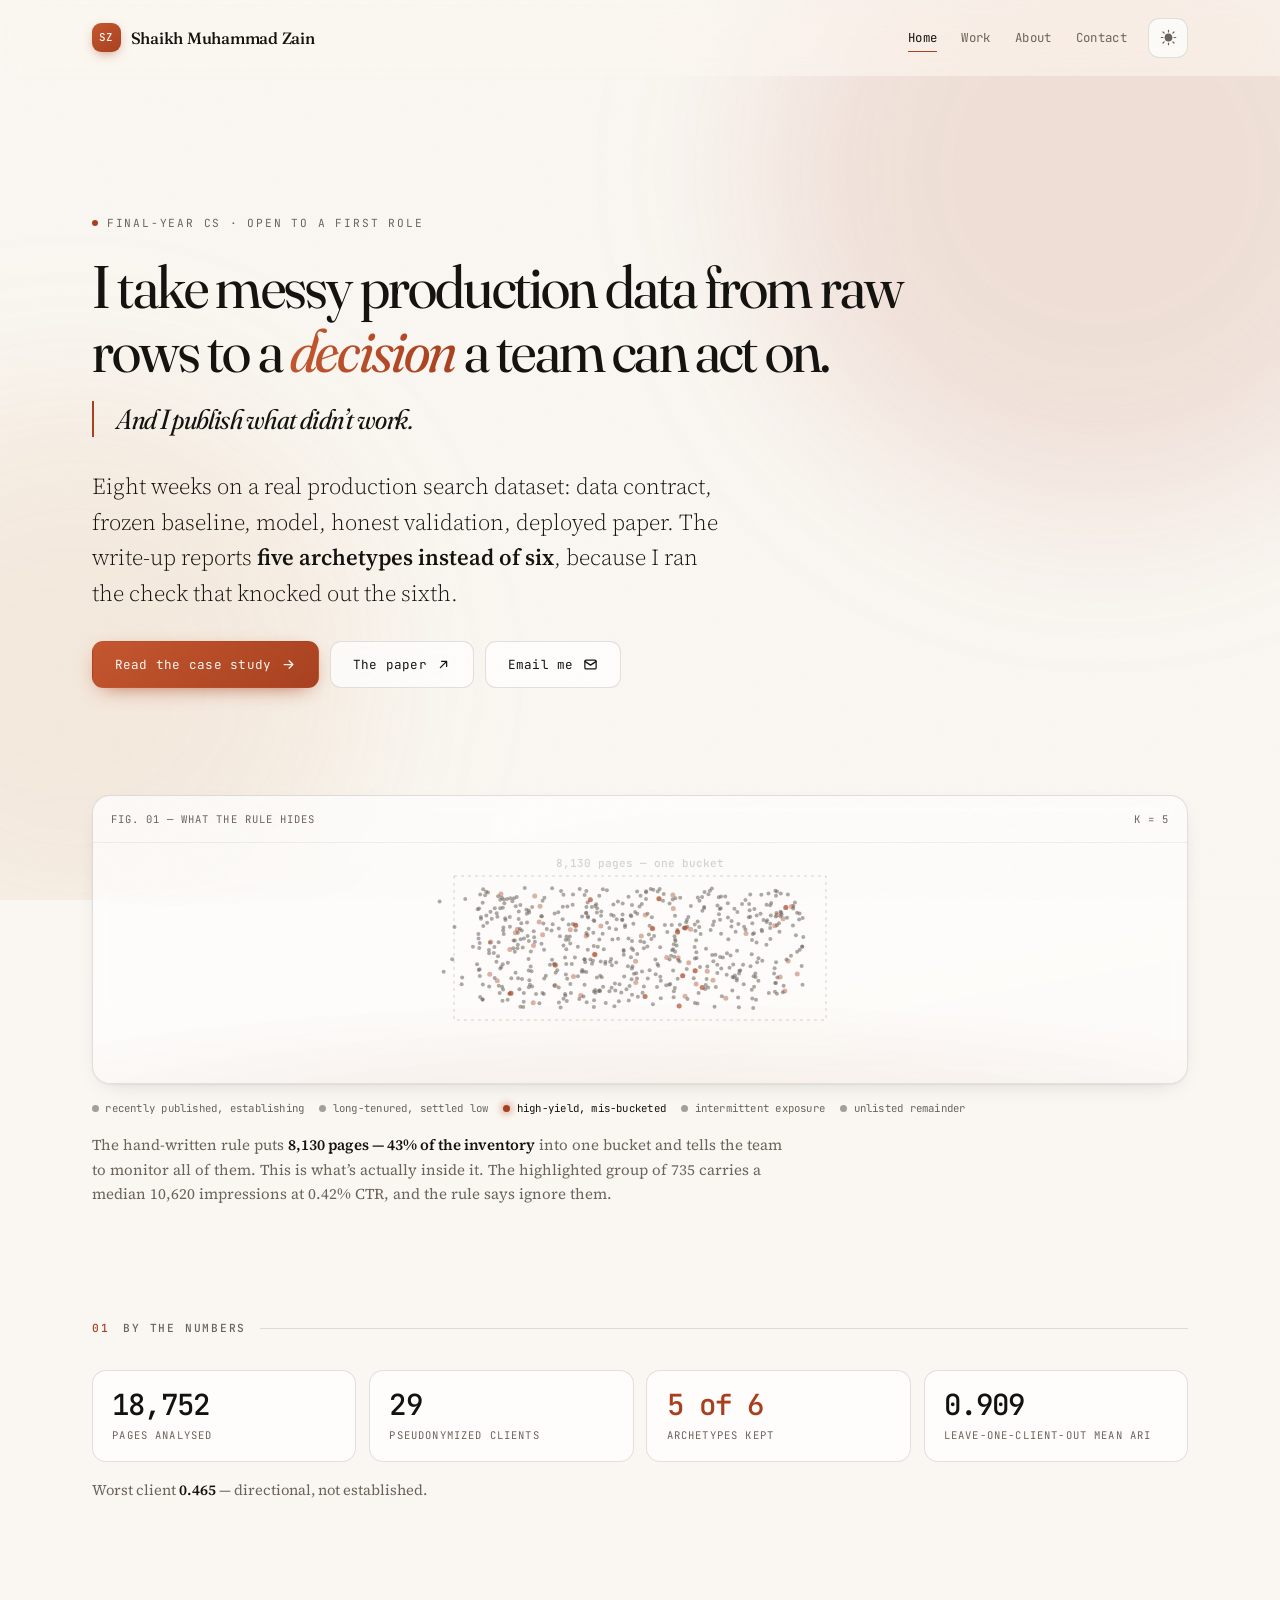
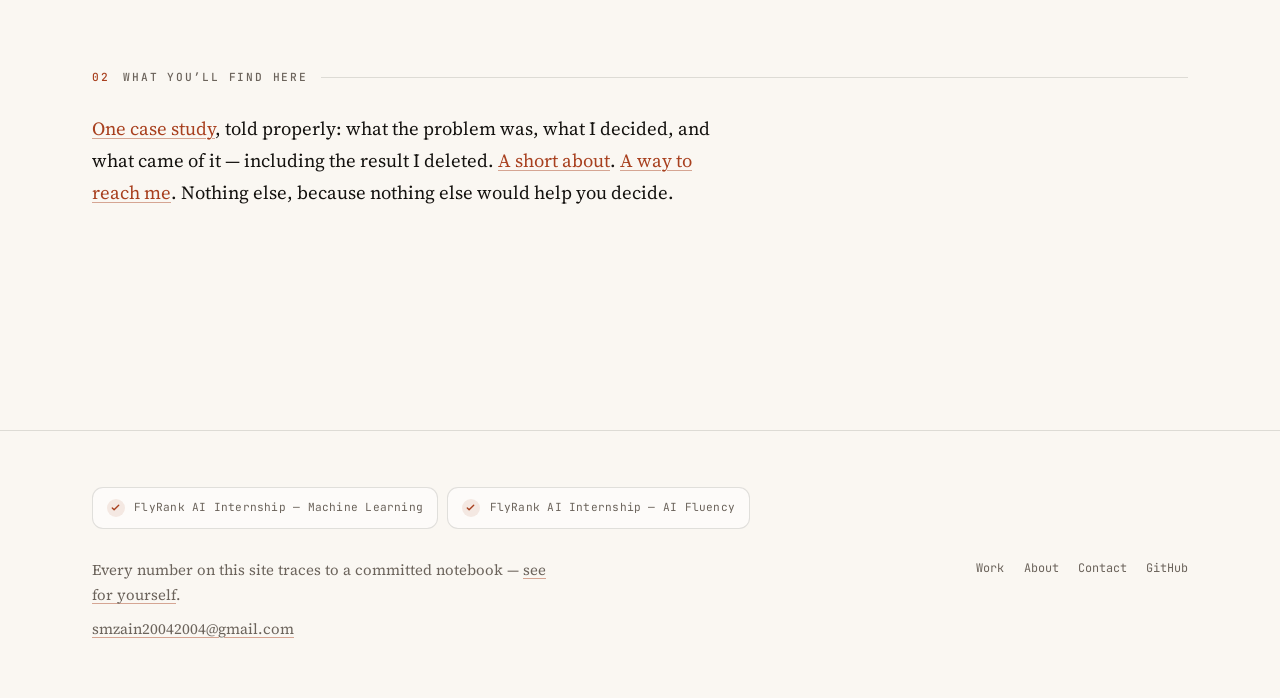
==== commit 4e8b8385: "Restore og:image so shared links carry a preview card Shared links rendered as bare text cards after" ====
--- a/index.html
+++ b/index.html
@@ -12,7 +12,11 @@
 <meta property="og:url" content="https://zaindev04.github.io/">
 <meta property="og:title" content="Shaikh Muhammad Zain — data to decisions">
 <meta property="og:description" content="Eight weeks on a real production search dataset: data contract, frozen baseline, model, honest validation, deployed paper. Five archetypes instead of six.">
-<meta name="twitter:card" content="summary">
+<meta property="og:image" content="https://zaindev04.github.io/assets/og.png">
+<meta property="og:image:width" content="1200">
+<meta property="og:image:height" content="630">
+<meta property="og:image:alt" content="Shaikh Muhammad Zain - I take messy production data from raw rows to a decision a team can act on. Five clusters of 3,365, 2,920, 735, 588 and 522 pages, with the 735 group highlighted.">
+<meta name="twitter:card" content="summary_large_image">
 <link rel="icon" href="data:image/svg+xml,%3Csvg%20xmlns%3D%22http%3A%2F%2Fwww.w3.org%2F2000%2Fsvg%22%20viewBox%3D%220%200%2032%2032%22%3E%3Crect%20width%3D%2232%22%20height%3D%2232%22%20rx%3D%228%22%20fill%3D%22%23E9A15E%22%2F%3E%3Ctext%20x%3D%2216%22%20y%3D%2222.5%22%20font-family%3D%22monospace%22%20font-size%3D%2217%22%20font-weight%3D%22700%22%20text-anchor%3D%22middle%22%20fill%3D%22%230B0A09%22%3EZ%3C%2Ftext%3E%3C%2Fsvg%3E">
 <link rel="preconnect" href="https://fonts.googleapis.com">
 <link rel="preconnect" href="https://fonts.gstatic.com" crossorigin>
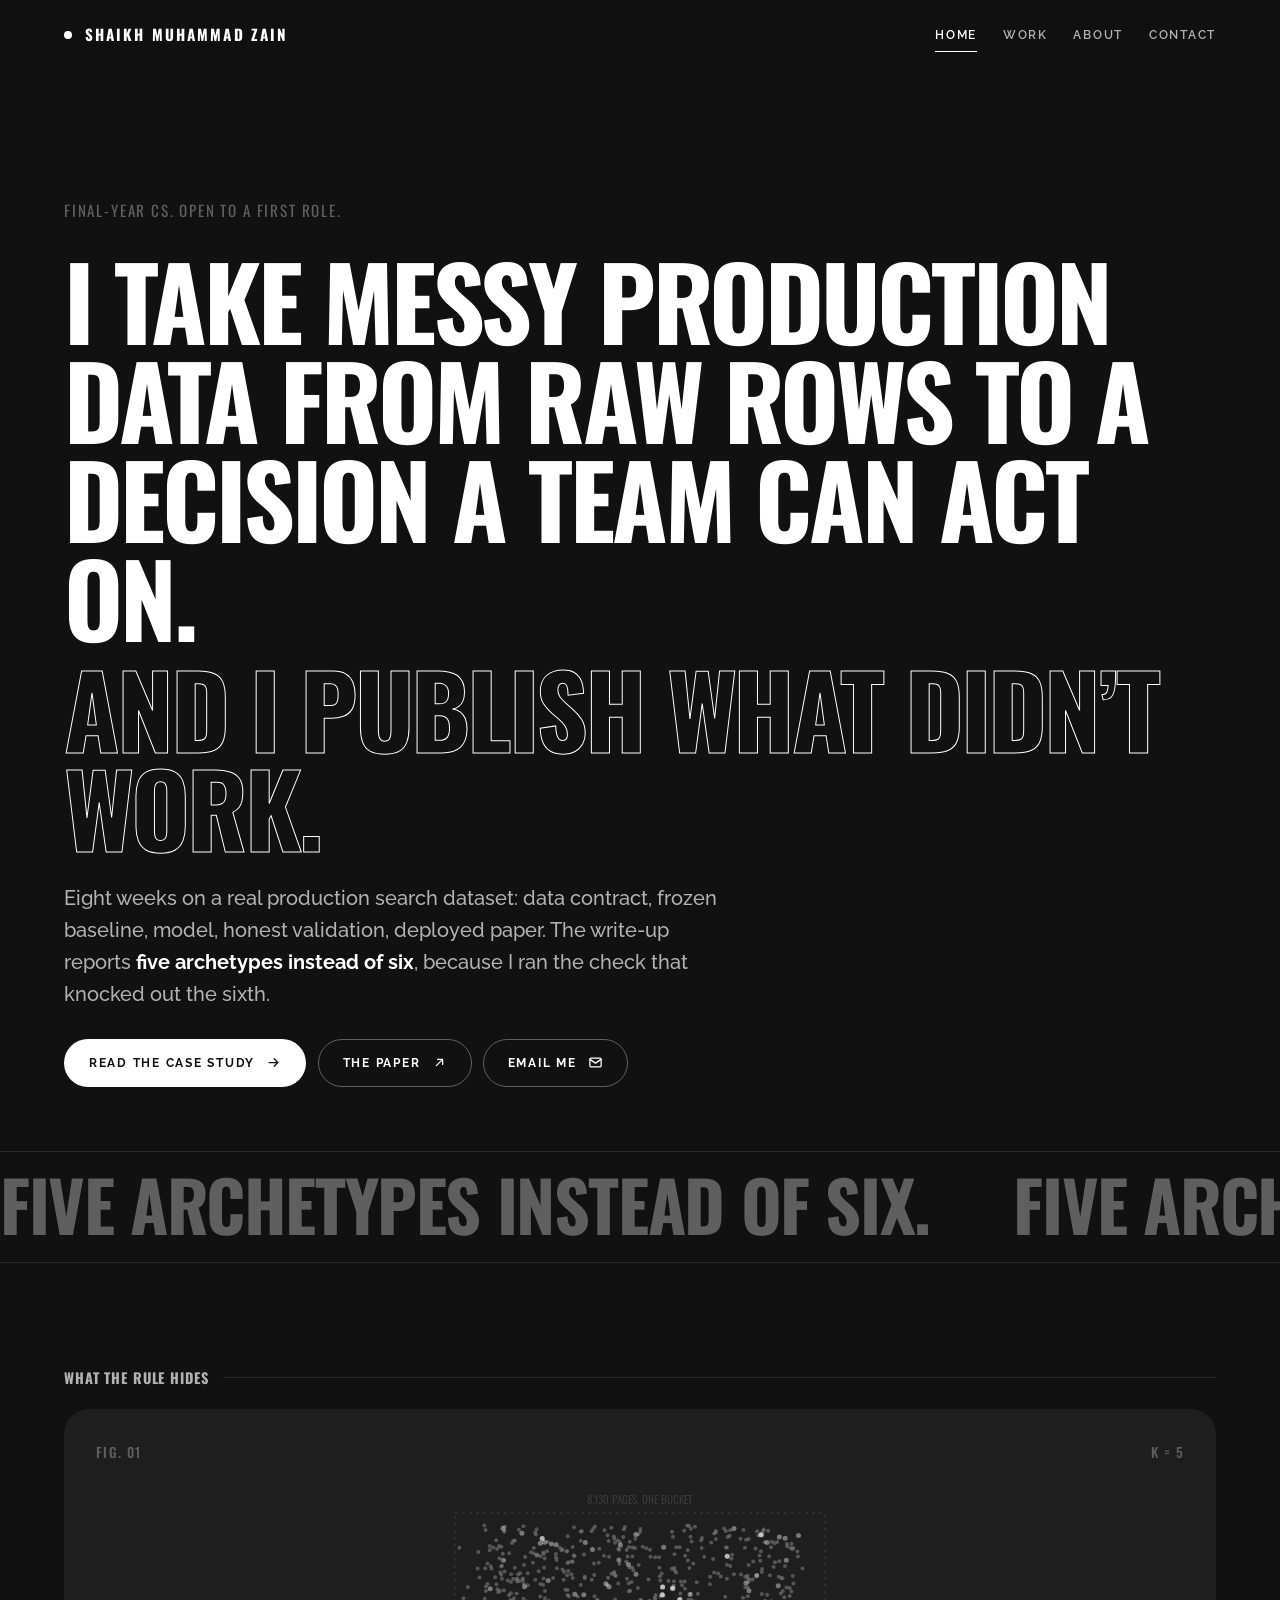
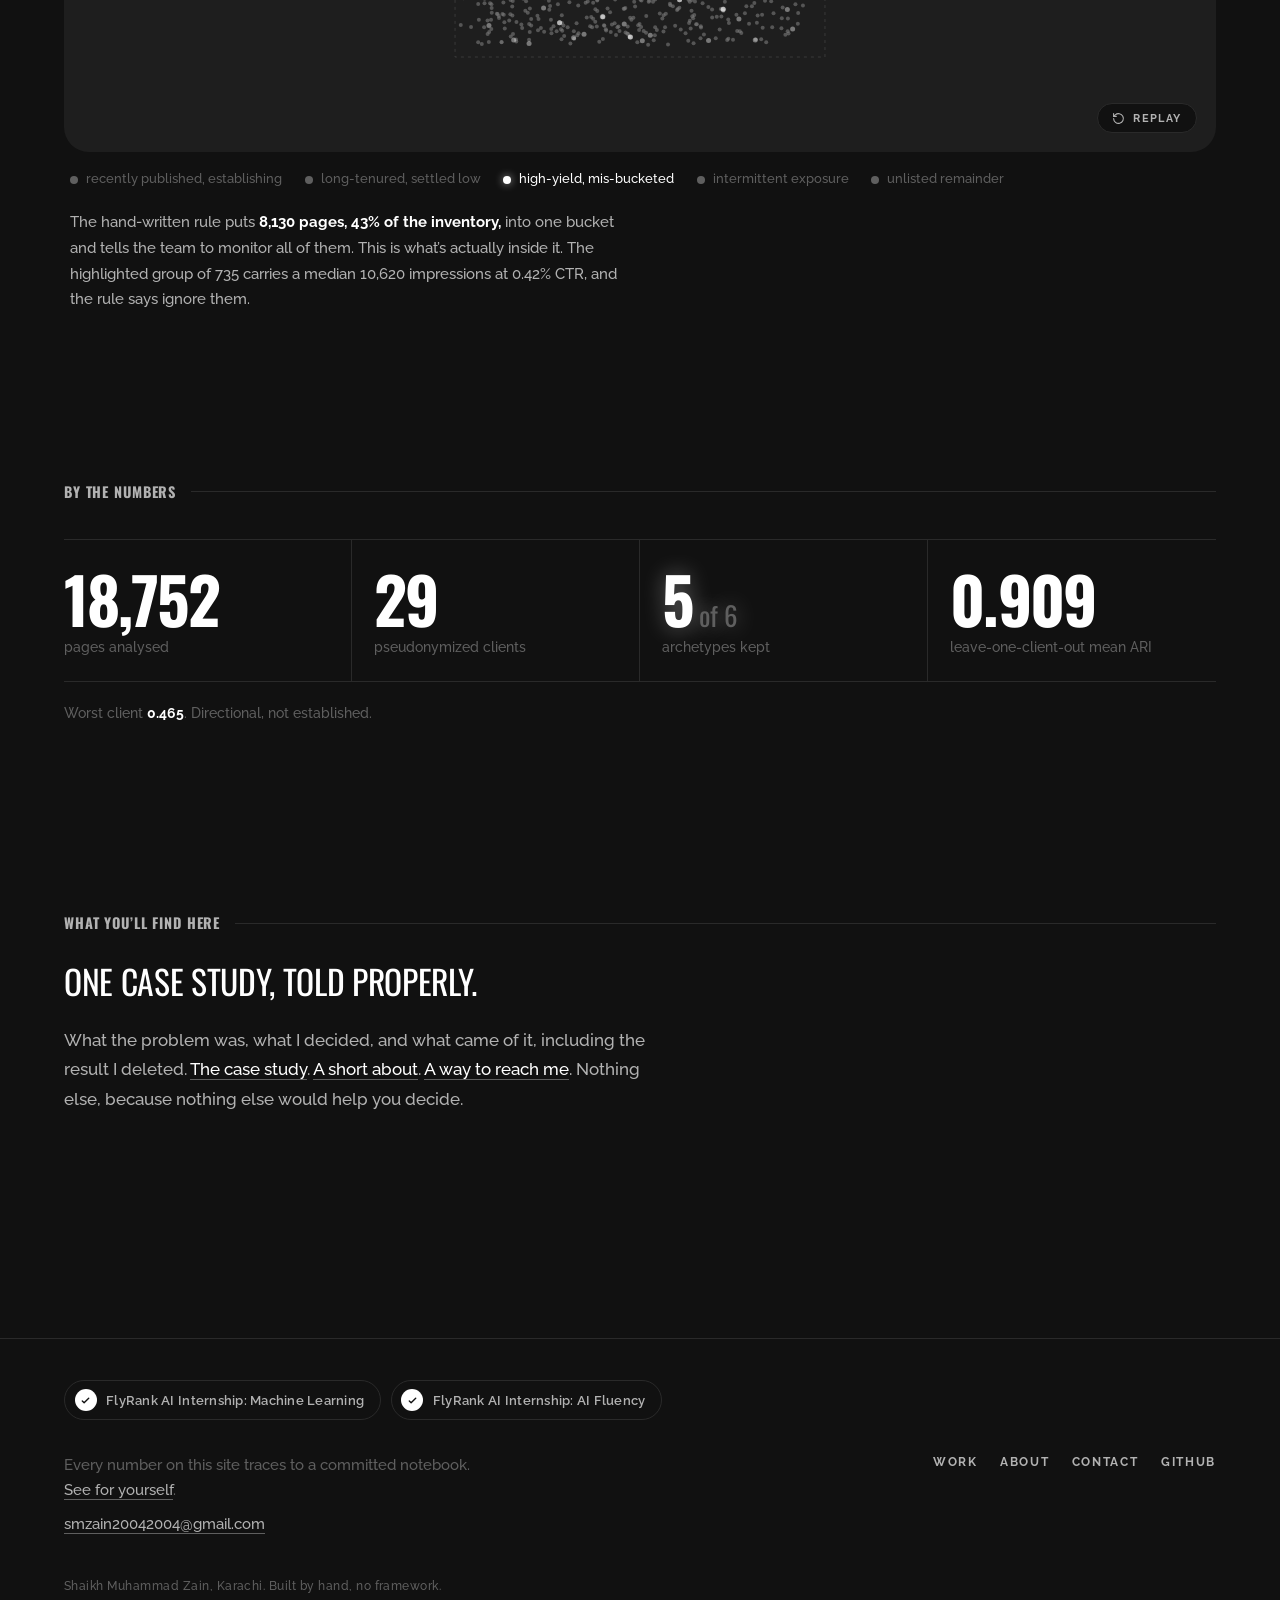
==== commit 98a77e9b: "Redesign in the Boldex direction, shared assets, no em dashes Near-black ground, white and grey only" ====
--- a/index.html
+++ b/index.html
@@ -3,690 +3,38 @@
 <head>
 <meta charset="utf-8">
 <meta name="viewport" content="width=device-width,initial-scale=1">
-<title>Shaikh Muhammad Zain — data to decisions</title>
-<meta name="description" content="Shaikh Muhammad Zain — I take messy production data from raw rows to a decision a team can act on, and I publish what didn't work.">
+<title>Shaikh Muhammad Zain | Data to decisions</title>
+<meta name="description" content="Shaikh Muhammad Zain. I take messy production data from raw rows to a decision a team can act on, and I publish what didn't work.">
 <link rel="canonical" href="https://zaindev04.github.io/">
-<meta name="theme-color" content="#FAF7F2" media="(prefers-color-scheme:light)">
-<meta name="theme-color" content="#0B0A09" media="(prefers-color-scheme:dark)">
+<meta name="theme-color" content="#111111">
 <meta property="og:type" content="website">
 <meta property="og:url" content="https://zaindev04.github.io/">
-<meta property="og:title" content="Shaikh Muhammad Zain — data to decisions">
+<meta property="og:title" content="Shaikh Muhammad Zain | Data to decisions">
 <meta property="og:description" content="Eight weeks on a real production search dataset: data contract, frozen baseline, model, honest validation, deployed paper. Five archetypes instead of six.">
 <meta property="og:image" content="https://zaindev04.github.io/assets/og.png">
 <meta property="og:image:width" content="1200">
 <meta property="og:image:height" content="630">
-<meta property="og:image:alt" content="Shaikh Muhammad Zain - I take messy production data from raw rows to a decision a team can act on. Five clusters of 3,365, 2,920, 735, 588 and 522 pages, with the 735 group highlighted.">
+<meta property="og:image:alt" content="Shaikh Muhammad Zain. I take messy production data from raw rows to a decision a team can act on. Five clusters of 3,365, 2,920, 735, 588 and 522 pages, with the 735 group highlighted.">
 <meta name="twitter:card" content="summary_large_image">
-<link rel="icon" href="data:image/svg+xml,%3Csvg%20xmlns%3D%22http%3A%2F%2Fwww.w3.org%2F2000%2Fsvg%22%20viewBox%3D%220%200%2032%2032%22%3E%3Crect%20width%3D%2232%22%20height%3D%2232%22%20rx%3D%228%22%20fill%3D%22%23E9A15E%22%2F%3E%3Ctext%20x%3D%2216%22%20y%3D%2222.5%22%20font-family%3D%22monospace%22%20font-size%3D%2217%22%20font-weight%3D%22700%22%20text-anchor%3D%22middle%22%20fill%3D%22%230B0A09%22%3EZ%3C%2Ftext%3E%3C%2Fsvg%3E">
+<link rel="icon" href="data:image/svg+xml,%3Csvg xmlns='http://www.w3.org/2000/svg' viewBox='0 0 64 64'%3E%3Crect width='64' height='64' rx='14' fill='%23111'/%3E%3Ccircle cx='32' cy='32' r='11' fill='%23fff'/%3E%3C/svg%3E">
 <link rel="preconnect" href="https://fonts.googleapis.com">
 <link rel="preconnect" href="https://fonts.gstatic.com" crossorigin>
-<link rel="stylesheet" href="https://fonts.googleapis.com/css2?family=Fraunces:ital,opsz,wght@0,9..144,300..700;1,9..144,300..700&family=JetBrains+Mono:wght@400;500&family=Source+Serif+4:ital,opsz,wght@0,8..60,300..600;1,8..60,300..400&display=swap">
-<style>
-/* =========================================================================
-   Shaikh Muhammad Zain — portfolio
-   Dark editorial luxe. One stylesheet, no framework, no build step.
-   ========================================================================= */
-
-/* ---------- 1. tokens ---------------------------------------------------- */
-:root{
-  /* warm paper — light theme is the fallback identity */
-  --bg:#FAF7F2;
-  --bg-2:#F3EFE8;
-  --fg:#14120F;
-  --muted:#6B635B;
-  --rule:rgba(20,18,15,.12);
-  --rule-2:rgba(20,18,15,.06);
-  --surface:rgba(255,255,255,.72);
-  --surface-2:rgba(255,255,255,.5);
-  --accent:#A8401F;
-  --accent-lift:#C4562E;
-  --accent-ink:#FAF7F2;
-  --accent-soft:rgba(168,64,31,.10);
-  --glow-a:rgba(168,64,31,.13);
-  --glow-b:rgba(196,120,46,.10);
-  --shadow:0 1px 2px rgba(20,18,15,.05),0 8px 26px -14px rgba(20,18,15,.22);
-  --shadow-lift:0 2px 6px rgba(20,18,15,.06),0 20px 50px -24px rgba(20,18,15,.30);
-  --grain:.024;
-
-  /* type */
-  --display:"Fraunces",Charter,"Iowan Old Style",Georgia,serif;
-  --serif:"Source Serif 4",Charter,Georgia,serif;
-  --mono:"JetBrains Mono",ui-monospace,SFMono-Regular,Menlo,monospace;
-
-  /* metrics */
-  --measure:40rem;      /* reading column */
-  --wide:74rem;         /* section shell  */
-  --gutter:clamp(1.15rem,4.5vw,2.75rem);
-  --fs:clamp(1rem,.94rem + .28vw,1.1875rem);
-
-  /* motion */
-  --ease:cubic-bezier(.22,.68,.36,1);
-  --ease-out:cubic-bezier(.16,1,.3,1);
-  --t:.45s;
-}
-
-/* dark — the primary identity */
-@media (prefers-color-scheme:dark){
-  :root:not([data-theme=light]){
-    --bg:#0B0A09;
-    --bg-2:#131110;
-    --fg:#F2EDE6;
-    --muted:#9A9189;
-    --rule:rgba(242,237,230,.13);
-    --rule-2:rgba(242,237,230,.06);
-    --surface:rgba(242,237,230,.035);
-    --surface-2:rgba(242,237,230,.02);
-    --accent:#E9A15E;
-    --accent-lift:#F4B776;
-    --accent-ink:#0B0A09;
-    --accent-soft:rgba(233,161,94,.13);
-    --glow-a:rgba(233,161,94,.16);
-    --glow-b:rgba(200,92,58,.14);
-    --shadow:0 1px 2px rgba(0,0,0,.5),0 10px 34px -16px rgba(0,0,0,.8);
-    --shadow-lift:0 2px 8px rgba(0,0,0,.55),0 26px 60px -26px rgba(0,0,0,.9);
-    --grain:.05;
-  }
-}
-:root[data-theme=dark]{
-  --bg:#0B0A09;
-  --bg-2:#131110;
-  --fg:#F2EDE6;
-  --muted:#9A9189;
-  --rule:rgba(242,237,230,.13);
-  --rule-2:rgba(242,237,230,.06);
-  --surface:rgba(242,237,230,.035);
-  --surface-2:rgba(242,237,230,.02);
-  --accent:#E9A15E;
-  --accent-lift:#F4B776;
-  --accent-ink:#0B0A09;
-  --accent-soft:rgba(233,161,94,.13);
-  --glow-a:rgba(233,161,94,.16);
-  --glow-b:rgba(200,92,58,.14);
-  --shadow:0 1px 2px rgba(0,0,0,.5),0 10px 34px -16px rgba(0,0,0,.8);
-  --shadow-lift:0 2px 8px rgba(0,0,0,.55),0 26px 60px -26px rgba(0,0,0,.9);
-  --grain:.05;
-}
-
-/* ---------- 2. base ------------------------------------------------------ */
-*,*::before,*::after{box-sizing:border-box}
-html{scroll-behavior:smooth;-webkit-text-size-adjust:100%}
-body{
-  margin:0;background:var(--bg);color:var(--fg);
-  font-family:var(--serif);font-size:var(--fs);line-height:1.72;
-  -webkit-font-smoothing:antialiased;-moz-osx-font-smoothing:grayscale;
-  overflow-x:hidden;
-  transition:background var(--t) var(--ease),color var(--t) var(--ease);
-}
-/* Film grain — the tactile layer that keeps flat dark from looking cheap.
-   Deliberately no mix-blend-mode and no oversized box: a blended full-screen
-   layer pulls the whole page into one composited group and repaints on every
-   scroll. Plain opacity over a fixed viewport-sized tile is far cheaper and
-   visually near-identical at these levels. */
-body::after{
-  content:"";position:fixed;inset:0;z-index:9999;pointer-events:none;
-  opacity:var(--grain);
-  background-image:url("data:image/svg+xml;charset=utf-8,%3Csvg%20xmlns%3D%22http%3A%2F%2Fwww.w3.org%2F2000%2Fsvg%22%20width%3D%22220%22%20height%3D%22220%22%3E%3Cfilter%20id%3D%22n%22%3E%3CfeTurbulence%20type%3D%22fractalNoise%22%20baseFrequency%3D%22.82%22%20numOctaves%3D%224%22%20stitchTiles%3D%22stitch%22%2F%3E%3CfeColorMatrix%20type%3D%22saturate%22%20values%3D%220%22%2F%3E%3C%2Ffilter%3E%3Crect%20width%3D%22100%25%22%20height%3D%22100%25%22%20filter%3D%22url(%23n)%22%2F%3E%3C%2Fsvg%3E");
-  transition:opacity var(--t) var(--ease);
-}
-img,svg,canvas{display:block;max-width:100%}
-::selection{background:var(--accent);color:var(--accent-ink)}
-:focus-visible{outline:2px solid var(--accent);outline-offset:3px;border-radius:3px}
-.sr{position:absolute;width:1px;height:1px;padding:0;margin:-1px;overflow:hidden;
-  clip:rect(0 0 0 0);white-space:nowrap;border:0}
-.skip{
-  position:fixed;top:.6rem;left:.6rem;z-index:200;transform:translateY(-180%);
-  background:var(--fg);color:var(--bg);padding:.62rem 1rem;border-radius:8px;
-  font-family:var(--mono);font-size:.76rem;text-decoration:none;
-  transition:transform .3s var(--ease);
-}
-.skip:focus{transform:none}
-
-/* ---------- 3. layout ---------------------------------------------------- */
-.shell{width:100%;max-width:var(--wide);margin-inline:auto;padding-inline:var(--gutter)}
-.col{max-width:var(--measure)}
-.col-wide{max-width:56rem}
-main{padding-top:clamp(2.25rem,6vw,4.5rem)}
-section{position:relative}
-.band{padding-block:clamp(2.75rem,7vw,6rem)}
-.band-tight{padding-block:clamp(2rem,5vw,3.5rem)}
-
-/* ambient light — two slow pools drifting behind the page */
-.aura{position:fixed;inset:0;z-index:-1;pointer-events:none;overflow:hidden}
-.aura i{position:absolute;display:block;border-radius:50%;filter:blur(90px);will-change:transform}
-.aura i:nth-child(1){
-  width:52vw;height:52vw;max-width:760px;max-height:760px;
-  top:-18vh;right:-12vw;background:var(--glow-a);
-  animation:drift-a 34s var(--ease) infinite alternate;
-}
-.aura i:nth-child(2){
-  width:44vw;height:44vw;max-width:620px;max-height:620px;
-  top:44vh;left:-16vw;background:var(--glow-b);
-  animation:drift-b 42s var(--ease) infinite alternate;
-}
-@keyframes drift-a{to{transform:translate3d(-7vw,9vh,0) scale(1.14)}}
-@keyframes drift-b{to{transform:translate3d(9vw,-7vh,0) scale(1.1)}}
-
-/* ---------- 4. header ---------------------------------------------------- */
-.progress{
-  position:fixed;top:0;left:0;height:2px;width:100%;z-index:120;
-  transform:scaleX(0);transform-origin:0 50%;
-  background:linear-gradient(90deg,var(--accent),var(--accent-lift));
-  will-change:transform;
-}
-header{
-  position:sticky;top:0;z-index:100;
-  background:color-mix(in srgb,var(--bg) 80%,transparent);
-  border-bottom:1px solid transparent;
-  transition:border-color .4s var(--ease),background .4s var(--ease);
-}
-@supports (backdrop-filter:blur(1px)) or (-webkit-backdrop-filter:blur(1px)){
-  header{
-    background:color-mix(in srgb,var(--bg) 62%,transparent);
-    -webkit-backdrop-filter:saturate(1.5) blur(16px);
-    backdrop-filter:saturate(1.5) blur(16px);
-  }
-}
-header.stuck{border-bottom-color:var(--rule)}
-.bar{display:flex;align-items:center;gap:.6rem;padding-block:clamp(.8rem,2vw,1.1rem)}
-
-.mark{
-  display:inline-flex;align-items:center;gap:.6rem;margin-right:auto;
-  text-decoration:none;color:var(--fg);font-family:var(--display);
-  font-weight:500;font-size:1.02rem;letter-spacing:-.015em;
-}
-.mark .glyph{
-  display:grid;place-items:center;flex:none;width:29px;height:29px;border-radius:9px;
-  background:linear-gradient(145deg,var(--accent-lift),var(--accent));
-  color:var(--accent-ink);font-family:var(--mono);font-size:.68rem;font-weight:500;
-  letter-spacing:.01em;line-height:1;
-  box-shadow:0 4px 14px -6px var(--accent);
-  transition:transform .55s var(--ease-out);
-}
-.mark:hover .glyph{transform:rotate(-9deg) scale(1.07)}
-.mark .full{white-space:nowrap}
-
-nav.primary{display:flex;align-items:center;gap:.1rem}
-nav.primary a{
-  position:relative;color:var(--muted);text-decoration:none;
-  font-family:var(--mono);font-size:.775rem;letter-spacing:.03em;
-  padding:.55rem .7rem;border-radius:7px;
-  transition:color .3s var(--ease);
-}
-nav.primary a::after{
-  content:"";position:absolute;left:.7rem;right:.7rem;bottom:.3rem;height:1px;
-  background:var(--accent);transform:scaleX(0);transform-origin:100% 50%;
-  transition:transform .42s var(--ease-out);
-}
-nav.primary a:hover{color:var(--fg)}
-nav.primary a:hover::after,
-nav.primary a[aria-current=page]::after{transform:scaleX(1);transform-origin:0 50%}
-nav.primary a[aria-current=page]{color:var(--fg)}
-
-.tog,.burger{
-  flex:none;display:grid;place-items:center;width:40px;height:40px;
-  background:var(--surface);border:1px solid var(--rule);border-radius:11px;
-  color:var(--muted);cursor:pointer;
-  transition:color .3s var(--ease),border-color .3s var(--ease),background .3s var(--ease);
-}
-.tog:hover,.burger:hover{color:var(--fg);border-color:var(--accent);background:var(--accent-soft)}
-.tog svg{width:17px;height:17px}
-.tog .cut{transform:translate(9px,-9px);transition:transform .55s var(--ease-out)}
-.tog .rays{opacity:1;transform-origin:12px 12px;
-  transition:opacity .3s var(--ease),transform .55s var(--ease-out)}
-:root[data-theme=dark] .tog .cut{transform:translate(-3.5px,-3.5px)}
-:root[data-theme=dark] .tog .rays{opacity:0;transform:scale(.4)}
-@media (prefers-color-scheme:dark){
-  :root:not([data-theme=light]) .tog .cut{transform:translate(-3.5px,-3.5px)}
-  :root:not([data-theme=light]) .tog .rays{opacity:0;transform:scale(.4)}
-}
-
-/* mobile menu */
-.burger{display:none;color:var(--fg)}
-.burger span{display:block;width:15px;height:1.5px;background:currentColor;border-radius:2px;
-  transition:transform .4s var(--ease-out),opacity .25s var(--ease)}
-.burger span+span{margin-top:4px}
-.burger[aria-expanded=true] span:nth-child(1){transform:translateY(5.5px) rotate(45deg)}
-.burger[aria-expanded=true] span:nth-child(2){opacity:0}
-.burger[aria-expanded=true] span:nth-child(3){transform:translateY(-5.5px) rotate(-45deg)}
-.sheet{
-  position:fixed;inset:0;z-index:99;display:none;
-  padding:5.5rem var(--gutter) 2rem;
-  background:color-mix(in srgb,var(--bg) 97%,transparent);
-  -webkit-backdrop-filter:blur(22px);backdrop-filter:blur(22px);
-}
-.sheet.open{display:block}
-.sheet a{
-  display:flex;align-items:baseline;gap:.9rem;
-  padding:1.1rem 0;border-bottom:1px solid var(--rule-2);
-  color:var(--fg);text-decoration:none;
-  font-family:var(--display);font-size:1.7rem;font-weight:400;letter-spacing:-.022em;
-  opacity:0;transform:translateY(16px);
-}
-.sheet.open a{animation:sheet-in .55s var(--ease-out) forwards}
-.sheet.open a:nth-child(1){animation-delay:.04s}
-.sheet.open a:nth-child(2){animation-delay:.09s}
-.sheet.open a:nth-child(3){animation-delay:.14s}
-.sheet.open a:nth-child(4){animation-delay:.19s}
-.sheet a i{font-family:var(--mono);font-size:.66rem;font-style:normal;color:var(--accent)}
-@keyframes sheet-in{to{opacity:1;transform:none}}
-
-/* ---------- 5. type ------------------------------------------------------ */
-h1,h2,h3,h4{font-family:var(--display);font-weight:400;
-  font-variation-settings:"opsz" 100,"SOFT" 20,"WONK" 0}
-.display{
-  font-size:clamp(2.15rem,1.15rem + 3.5vw,3.75rem);
-  line-height:1.06;letter-spacing:-.03em;margin:0 0 1.5rem;
-  font-variation-settings:"opsz" 144,"SOFT" 24,"WONK" 1;
-  text-wrap:balance;
-}
-.display .lit{
-  background:linear-gradient(102deg,var(--accent-lift),var(--accent));
-  -webkit-background-clip:text;background-clip:text;color:transparent;
-  font-style:italic;font-variation-settings:"opsz" 144,"SOFT" 40,"WONK" 1;
-}
-h1.page{
-  font-size:clamp(2rem,1.15rem + 3.4vw,3.7rem);
-  line-height:1.06;letter-spacing:-.028em;margin:0 0 1.1rem;
-  font-variation-settings:"opsz" 144,"SOFT" 22,"WONK" 1;
-  text-wrap:balance;
-}
-h3{font-size:1.28rem;line-height:1.32;letter-spacing:-.018em;margin:0 0 .5rem;
-  font-variation-settings:"opsz" 60,"SOFT" 20,"WONK" 0}
-p{margin:0 0 1.2rem;text-wrap:pretty}
-a{color:var(--accent);text-decoration-thickness:1px;text-underline-offset:3px;
-  text-decoration-color:color-mix(in srgb,var(--accent) 45%,transparent);
-  transition:text-decoration-color .3s var(--ease),color .3s var(--ease)}
-a:hover{text-decoration-color:var(--accent)}
-strong{font-weight:600;color:var(--fg)}
-.lede{font-size:clamp(1.12rem,1rem + .55vw,1.42rem);line-height:1.56;
-  color:var(--fg);font-weight:300;margin-bottom:1.6rem;text-wrap:pretty}
-.muted{color:var(--muted)}
-.small{font-size:.92rem}
-ul.list{padding:0;margin:0 0 1.2rem;list-style:none}
-ul.list li{position:relative;padding-left:1.4rem;margin-bottom:.75rem}
-ul.list li::before{
-  content:"";position:absolute;left:.15rem;top:.72em;width:5px;height:5px;
-  border-radius:50%;background:var(--accent);
-}
-
-/* section heading: number + label + rule */
-.rulehead{
-  display:flex;align-items:center;gap:.85rem;
-  margin:0 0 1.6rem;font-family:var(--mono);font-weight:500;
-  font-size:.7rem;letter-spacing:.16em;text-transform:uppercase;color:var(--muted);
-}
-.rulehead .n{color:var(--accent);font-variant-numeric:tabular-nums}
-.rulehead::after{content:"";flex:1;height:1px;background:var(--rule)}
-
-.eyebrow{
-  display:inline-flex;align-items:center;gap:.55rem;margin:0 0 1.4rem;
-  font-family:var(--mono);font-size:.7rem;letter-spacing:.16em;
-  text-transform:uppercase;color:var(--muted);
-}
-.eyebrow .dot{
-  width:6px;height:6px;border-radius:50%;background:var(--accent);flex:none;
-  box-shadow:0 0 0 0 var(--accent);animation:pulse 3s infinite;
-}
-@keyframes pulse{
-  0%{box-shadow:0 0 0 0 var(--accent-soft)}
-  70%{box-shadow:0 0 0 8px transparent}
-  100%{box-shadow:0 0 0 0 transparent}
-}
-
-/* ---------- 6. buttons --------------------------------------------------- */
-.actions{display:flex;flex-wrap:wrap;gap:.7rem;margin:1.9rem 0 0}
-.btn{
-  position:relative;display:inline-flex;align-items:center;gap:.6rem;
-  min-height:46px;padding:.72rem 1.35rem;border-radius:11px;
-  font-family:var(--mono);font-size:.79rem;letter-spacing:.02em;
-  text-decoration:none;cursor:pointer;border:1px solid transparent;
-  transition:transform .35s var(--ease-out),box-shadow .35s var(--ease),
-             border-color .3s var(--ease),color .3s var(--ease),background .3s var(--ease);
-  will-change:transform;
-}
-.btn svg{width:15px;height:15px;flex:none;
-  transition:transform .4s var(--ease-out)}
-.btn:hover{transform:translateY(-2px)}
-.btn:active{transform:translateY(0)}
-.btn-solid{
-  background:linear-gradient(145deg,var(--accent-lift),var(--accent));
-  color:var(--accent-ink);box-shadow:0 6px 22px -10px var(--accent);
-  text-decoration:none;
-}
-.btn-solid:hover{box-shadow:0 12px 32px -12px var(--accent)}
-.btn-solid:hover svg{transform:translateX(3px)}
-.btn-ghost{
-  background:var(--surface);border-color:var(--rule);color:var(--fg);
-  -webkit-backdrop-filter:blur(8px);backdrop-filter:blur(8px);
-}
-.btn-ghost:hover{border-color:var(--accent);color:var(--accent)}
-.btn-ghost:hover svg{transform:translate(2px,-2px)}
-
-/* ---------- 7. surfaces -------------------------------------------------- */
-.panel{
-  position:relative;border:1px solid var(--rule);border-radius:16px;
-  background:var(--surface);padding:clamp(1.35rem,3.5vw,2.1rem);
-  -webkit-backdrop-filter:blur(10px);backdrop-filter:blur(10px);
-  box-shadow:var(--shadow);
-  transition:border-color .4s var(--ease),box-shadow .4s var(--ease),transform .4s var(--ease-out);
-}
-.panel:hover{border-color:color-mix(in srgb,var(--accent) 45%,var(--rule))}
-.panel>:last-child{margin-bottom:0}
-.panel-accent{border-left:2px solid var(--accent)}
-
-/* stat tiles */
-.tiles{
-  display:grid;gap:.8rem;margin:2rem 0 0;
-  grid-template-columns:repeat(auto-fit,minmax(min(100%,11.5rem),1fr));
-}
-.tile{
-  position:relative;overflow:hidden;
-  border:1px solid var(--rule);border-radius:14px;background:var(--surface);
-  padding:1.15rem 1.2rem 1.05rem;
-  -webkit-backdrop-filter:blur(10px);backdrop-filter:blur(10px);
-  transition:border-color .4s var(--ease),transform .45s var(--ease-out),box-shadow .4s var(--ease);
-}
-.tile::before{
-  content:"";position:absolute;inset:0 0 auto 0;height:1px;
-  background:linear-gradient(90deg,transparent,var(--accent),transparent);
-  opacity:0;transition:opacity .45s var(--ease);
-}
-.tile:hover{transform:translateY(-3px);border-color:color-mix(in srgb,var(--accent) 40%,var(--rule));
-  box-shadow:var(--shadow-lift)}
-.tile:hover::before{opacity:.9}
-.tile .v{
-  display:block;font-family:var(--mono);font-weight:500;
-  font-size:clamp(1.35rem,1.1rem + .9vw,1.85rem);
-  letter-spacing:-.03em;line-height:1.1;color:var(--fg);
-  font-variant-numeric:tabular-nums;
-}
-.tile .k{
-  display:block;margin-top:.45rem;font-family:var(--mono);
-  font-size:.66rem;letter-spacing:.11em;text-transform:uppercase;color:var(--muted);
-  line-height:1.5;
-}
-.tile.hi .v{color:var(--accent)}
-
-/* numbered decision cards */
-.steps{display:grid;gap:.85rem;margin:0 0 1.4rem;padding:0;list-style:none}
-.step{
-  display:grid;grid-template-columns:auto 1fr;gap:1rem;align-items:start;
-  border:1px solid var(--rule);border-radius:14px;background:var(--surface-2);
-  padding:1.2rem 1.35rem;
-  transition:border-color .4s var(--ease),background .4s var(--ease),transform .4s var(--ease-out);
-}
-.step:hover{border-color:color-mix(in srgb,var(--accent) 40%,var(--rule));
-  background:var(--surface);transform:translateX(3px)}
-.step .idx{
-  font-family:var(--mono);font-size:.7rem;font-weight:500;color:var(--accent);
-  letter-spacing:.06em;padding-top:.42em;font-variant-numeric:tabular-nums;
-}
-.step p{margin:0}
-.step p+p{margin-top:.5rem}
-
-/* chips */
-.chips{display:flex;flex-wrap:wrap;gap:.45rem;margin:0 0 1.3rem;padding:0;list-style:none}
-.chip{
-  display:inline-flex;align-items:center;
-  border:1px solid var(--rule);border-radius:8px;background:var(--surface-2);
-  padding:.4rem .7rem;font-family:var(--mono);font-size:.71rem;color:var(--muted);
-  letter-spacing:.01em;
-  transition:border-color .3s var(--ease),color .3s var(--ease),transform .3s var(--ease-out);
-}
-.chip:hover{border-color:var(--accent);color:var(--fg);transform:translateY(-2px)}
-
-/* verdict bars — six archetypes, one struck out */
-.verdict{display:grid;gap:.5rem;margin:1.5rem 0 0;padding:0;list-style:none}
-.vrow{
-  display:grid;grid-template-columns:minmax(6.5rem,auto) minmax(0,1fr) auto;
-  gap:.5rem .95rem;align-items:center;
-  padding:.72rem .95rem;border-radius:10px;border:1px solid var(--rule-2);
-  background:var(--surface-2);font-family:var(--mono);font-size:.75rem;
-  transition:border-color .35s var(--ease),background .35s var(--ease);
-}
-.vrow:hover{border-color:var(--rule);background:var(--surface)}
-.vrow .nm{color:var(--fg);white-space:nowrap}
-.vrow .track{position:relative;height:3px;border-radius:2px;background:var(--rule-2);min-width:2rem}
-.vrow .track b{
-  position:absolute;inset:0 auto 0 0;display:block;width:var(--w,50%);min-width:5px;
-  border-radius:2px;background:var(--accent);opacity:.62;
-}
-.vrow .tag{font-size:.68rem;color:var(--muted);white-space:nowrap;
-  font-variant-numeric:tabular-nums}
-.vrow .tag em{font-style:normal;letter-spacing:.1em;text-transform:uppercase;font-size:.62rem}
-.vrow.kept .tag em{color:var(--accent)}
-.vrow.cut .nm{text-decoration:line-through;text-decoration-color:var(--muted);color:var(--muted)}
-.vrow.cut .track b{background:var(--muted);opacity:.3}
-.vrow.cut .tag{color:var(--muted);opacity:.85}
-/* The paper's archetype names are long ("Recently Published, Establishing"),
-   so the name column sizes to content and the track absorbs what's left. */
-@media (max-width:820px){
-  .vrow{grid-template-columns:1fr auto;gap:.45rem .8rem}
-  .vrow .track{grid-column:1/-1;order:3}
-  .vrow .nm{white-space:normal;line-height:1.45}
-}
-@media (max-width:560px){
-  .vrow{font-size:.72rem;padding:.68rem .8rem}
-  .vrow .tag{font-size:.65rem}
-}
-
-/* pull quote */
-.pull{
-  margin:2.2rem 0;padding:0 0 0 1.4rem;border-left:2px solid var(--accent);
-  font-family:var(--display);font-style:italic;font-weight:400;
-  font-size:clamp(1.25rem,1.05rem + .85vw,1.75rem);line-height:1.32;
-  letter-spacing:-.02em;color:var(--fg);
-  font-variation-settings:"opsz" 144,"SOFT" 40,"WONK" 1;
-  text-wrap:pretty;
-}
-
-/* ---------- 8. hero ------------------------------------------------------ */
-.hero{padding-block:clamp(1.5rem,5vw,3.5rem) 0}
-.hero .display{margin-bottom:1.15rem}
-.hero .pull{margin:0 0 2rem}
-.hero .lede{margin-bottom:.4rem}
-
-/* word-by-word entrance.
-   The padding/negative-margin pair widens the clipping box past the glyphs so
-   descenders (g, y, p) survive overflow:hidden, then translateY overshoots to
-   keep the word fully hidden inside the larger box. */
-.js .word{
-  display:inline-block;overflow:hidden;vertical-align:top;
-  padding:.14em .05em .2em;margin:-.14em -.05em -.2em;
-}
-.js .word>span{display:inline-block;transform:translateY(130%);opacity:0}
-.js .word.in>span{
-  transform:none;opacity:1;
-  transition:transform .95s var(--ease-out),opacity .7s var(--ease);
-  transition-delay:calc(var(--i,0)*52ms);
-}
-
-/* the split figure */
-.figure{margin:clamp(2rem,5vw,3.2rem) 0 0}
-.canvas-frame{
-  position:relative;border:1px solid var(--rule);border-radius:18px;
-  background:linear-gradient(170deg,var(--surface),var(--surface-2));
-  -webkit-backdrop-filter:blur(10px);backdrop-filter:blur(10px);
-  box-shadow:var(--shadow);overflow:hidden;
-}
-.canvas-frame::before{
-  content:"";position:absolute;inset:0;pointer-events:none;border-radius:18px;
-  background:radial-gradient(120% 80% at 50% 120%,var(--accent-soft),transparent 62%);
-}
-.canvas-head{
-  display:flex;align-items:center;gap:.75rem;flex-wrap:wrap;
-  padding:.85rem 1.1rem;border-bottom:1px solid var(--rule-2);
-  font-family:var(--mono);font-size:.66rem;letter-spacing:.1em;
-  text-transform:uppercase;color:var(--muted);position:relative;z-index:1;
-}
-.canvas-head .sep{flex:1}
-canvas#split{width:100%;height:auto;position:relative;z-index:1}
-.replay{
-  position:absolute;right:.75rem;bottom:.75rem;z-index:2;
-  display:inline-flex;align-items:center;gap:.4rem;min-height:32px;
-  background:color-mix(in srgb,var(--bg) 82%,transparent);
-  -webkit-backdrop-filter:blur(8px);backdrop-filter:blur(8px);
-  border:1px solid var(--rule);color:var(--muted);
-  font-family:var(--mono);font-size:.66rem;letter-spacing:.04em;
-  padding:.35rem .7rem;border-radius:8px;cursor:pointer;
-  opacity:0;transition:opacity .4s var(--ease),color .3s var(--ease),border-color .3s var(--ease);
-}
-.canvas-frame:hover .replay,.replay:focus-visible{opacity:1}
-.replay:hover{color:var(--fg);border-color:var(--accent)}
-.replay svg{width:12px;height:12px}
-
-.legend{
-  display:flex;flex-wrap:wrap;gap:.4rem .95rem;margin-top:.95rem;
-  font-family:var(--mono);font-size:.67rem;color:var(--muted);letter-spacing:.02em;
-}
-.legend span{display:inline-flex;align-items:center;gap:.4rem}
-.legend i{width:7px;height:7px;border-radius:50%;background:var(--muted);opacity:.6;flex:none}
-.legend .on i{background:var(--accent);opacity:1;box-shadow:0 0 8px var(--accent)}
-.legend .on{color:var(--fg)}
-figcaption{
-  font-size:.94rem;color:var(--muted);margin-top:1rem;line-height:1.62;
-  max-width:44rem;text-wrap:pretty;
-}
-figcaption strong{color:var(--fg)}
-
-/* ---------- 9. work page ------------------------------------------------- */
-.meta{
-  display:flex;flex-wrap:wrap;gap:.5rem .9rem;margin:0 0 2rem;
-  font-family:var(--mono);font-size:.72rem;color:var(--muted);letter-spacing:.03em;
-}
-.meta span{display:inline-flex;align-items:center;gap:.5rem}
-.meta span+span::before{content:"";width:3px;height:3px;border-radius:50%;
-  background:var(--muted);opacity:.7}
-
-/* split layout: sticky rail + content */
-.rail{display:grid;gap:clamp(1.5rem,4vw,3rem)}
-@media (min-width:960px){
-  .rail{grid-template-columns:13rem minmax(0,1fr)}
-  .rail>.aside{position:sticky;top:6.5rem;align-self:start}
-}
-.aside .rulehead{margin-bottom:.9rem}
-.aside p{font-size:.9rem;color:var(--muted);margin:0}
-
-/* ---------- 10. contact -------------------------------------------------- */
-.contact-grid{display:grid;gap:.85rem;margin:2rem 0 0;
-  grid-template-columns:repeat(auto-fit,minmax(min(100%,15rem),1fr))}
-.ccard{
-  display:flex;flex-direction:column;gap:.4rem;
-  border:1px solid var(--rule);border-radius:14px;background:var(--surface);
-  padding:1.3rem;text-decoration:none;color:var(--fg);
-  -webkit-backdrop-filter:blur(10px);backdrop-filter:blur(10px);
-  transition:border-color .4s var(--ease),transform .45s var(--ease-out),box-shadow .4s var(--ease);
-}
-.ccard:hover{transform:translateY(-3px);border-color:var(--accent);box-shadow:var(--shadow-lift)}
-.ccard .k{font-family:var(--mono);font-size:.66rem;letter-spacing:.12em;
-  text-transform:uppercase;color:var(--muted)}
-.ccard .v{font-size:1.02rem;word-break:break-word;line-height:1.45}
-.ccard .go{display:inline-flex;align-items:center;gap:.4rem;margin-top:.35rem;
-  font-family:var(--mono);font-size:.7rem;color:var(--accent)}
-.ccard .go svg{width:13px;height:13px;transition:transform .4s var(--ease-out)}
-.ccard:hover .go svg{transform:translateX(3px)}
-.copy{
-  display:inline-flex;align-items:center;gap:.5rem;min-height:40px;
-  margin-top:.2rem;padding:.45rem .8rem;border-radius:9px;
-  border:1px solid var(--rule);background:transparent;color:var(--muted);
-  font-family:var(--mono);font-size:.7rem;cursor:pointer;
-  transition:color .3s var(--ease),border-color .3s var(--ease)}
-.copy:hover{color:var(--fg);border-color:var(--accent)}
-.copy svg{width:13px;height:13px}
-
-/* ---------- 11. footer --------------------------------------------------- */
-footer{
-  position:relative;margin-top:clamp(3.5rem,9vw,7rem);
-  border-top:1px solid var(--rule);padding-block:clamp(2.25rem,5vw,3.5rem) 3rem;
-  color:var(--muted);font-size:.93rem;
-}
-.creds{display:flex;flex-wrap:wrap;gap:.6rem;margin:0 0 1.8rem}
-.badge{
-  display:inline-flex;align-items:center;gap:.6rem;min-height:42px;
-  border:1px solid var(--rule);border-radius:11px;background:var(--surface-2);
-  padding:.5rem .85rem;font-family:var(--mono);font-size:.7rem;letter-spacing:.02em;
-  text-decoration:none;color:var(--muted);
-  transition:border-color .35s var(--ease),color .35s var(--ease),transform .4s var(--ease-out);
-}
-.badge:hover{border-color:var(--accent);color:var(--fg);transform:translateY(-2px)}
-.badge .seal{
-  display:grid;place-items:center;width:18px;height:18px;border-radius:50%;flex:none;
-  background:var(--accent-soft);color:var(--accent);
-}
-.badge .seal svg{width:11px;height:11px}
-.foot-grid{display:grid;gap:1.5rem;align-items:start}
-@media (min-width:760px){.foot-grid{grid-template-columns:1fr auto}}
-.foot-grid p{margin:0 0 .5rem;max-width:34rem}
-.foot-links{display:flex;flex-wrap:wrap;gap:.4rem 1.2rem;
-  font-family:var(--mono);font-size:.74rem}
-.foot-links a{color:var(--muted);text-decoration:none;
-  transition:color .3s var(--ease)}
-.foot-links a:hover{color:var(--accent)}
-footer a{color:var(--muted)}
-footer a:hover{color:var(--fg)}
-
-/* ---------- 12. reveal motion -------------------------------------------- */
-.js .rv{opacity:0;transform:translateY(18px);
-  transition:opacity .8s var(--ease),transform .8s var(--ease-out)}
-.js .rv.in{opacity:1;transform:none}
-
-@media (prefers-reduced-motion:reduce){
-  html{scroll-behavior:auto}
-  *,*::before,*::after{
-    animation-duration:.001ms!important;animation-iteration-count:1!important;
-    transition-duration:.001ms!important;scroll-behavior:auto!important;
-  }
-  .js .rv{opacity:1!important;transform:none!important}
-  .js .word>span{transform:none!important;opacity:1!important}
-  .aura i{animation:none}
-  .btn:hover,.tile:hover,.ccard:hover,.badge:hover,.step:hover{transform:none}
-}
-
-/* ---------- 13. responsive ----------------------------------------------- */
-@media (max-width:820px){
-  nav.primary{display:none}
-  .burger{display:grid}
-}
-@media (max-width:560px){
-  .mark .full{display:none}
-  .actions .btn{flex:1 1 100%;justify-content:center}
-  .rulehead{font-size:.66rem;gap:.6rem}
-  .pull{padding-left:1rem}
-  figcaption{font-size:.89rem}
-}
-@media (min-width:1600px){
-  :root{--wide:80rem;--measure:42rem}
-}
-</style>
-<script>document.documentElement.classList.add('js');try{var t=localStorage.getItem('theme');if(t)document.documentElement.setAttribute('data-theme',t)}catch(e){}setTimeout(function(){if(!window.__siteBooted)document.querySelectorAll('.rv').forEach(function(e){e.classList.add('in')})},3000);</script>
+<link rel="stylesheet" href="https://fonts.googleapis.com/css2?family=Oswald:wght@400;700&family=Raleway:wght@500;600;700&display=swap">
+<link rel="stylesheet" href="assets/site.css">
 </head>
 <body>
 
-<div class="progress" aria-hidden="true"></div>
-<div class="aura" aria-hidden="true"><i></i><i></i></div>
 <a class="skip" href="#main">Skip to content</a>
 
-<header>
+<header class="site">
   <div class="shell bar">
-    <a class="mark" href="index.html">
-      <span class="glyph" aria-hidden="true">SZ</span>
-      <span class="full">Shaikh Muhammad Zain</span>
-    </a>
+    <a class="mark" href="index.html"><span class="dot" aria-hidden="true"></span>Shaikh Muhammad Zain</a>
     <nav class="primary" aria-label="Primary">
       <a href="index.html" aria-current="page">Home</a>
       <a href="work.html">Work</a>
       <a href="about.html">About</a>
       <a href="contact.html">Contact</a>
     </nav>
-    <button class="tog" type="button" aria-label="Switch theme" aria-pressed="false">
-      <svg viewBox="0 0 24 24" fill="none" aria-hidden="true">
-        <mask id="moon"><rect width="24" height="24" fill="#fff"/><circle class="cut" cx="12" cy="12" r="7" fill="#000"/></mask>
-        <circle cx="12" cy="12" r="5.5" fill="currentColor" mask="url(#moon)"/>
-        <g class="rays" stroke="currentColor" stroke-width="1.7" stroke-linecap="round">
-          <path d="M12 1.8v2.3M12 19.9v2.3M4.2 4.2l1.7 1.7M18.1 18.1l1.7 1.7M1.8 12h2.3M19.9 12h2.3M4.2 19.8l1.7-1.7M18.1 5.9l1.7-1.7"/>
-        </g>
-      </svg>
-    </button>
     <button class="burger" type="button" aria-label="Menu" aria-expanded="false" aria-controls="menu">
       <span></span><span></span><span></span>
     </button>
@@ -694,27 +42,24 @@
 </header>
 
 <div class="sheet" id="menu">
-  <a href="index.html"><i>01</i> Home</a>
-  <a href="work.html"><i>02</i> Work</a>
-  <a href="about.html"><i>03</i> About</a>
-  <a href="contact.html"><i>04</i> Contact</a>
+  <a href="index.html">Home</a>
+  <a href="work.html">Work</a>
+  <a href="about.html">About</a>
+  <a href="contact.html">Contact</a>
+  <p class="sheet-foot"><a href="mailto:smzain20042004@gmail.com">smzain20042004@gmail.com</a></p>
 </div>
 
 <main id="main">
 
   <!-- ---------- hero ---------- -->
-  <section class="shell hero">
-    <p class="eyebrow rv"><span class="dot" aria-hidden="true"></span>Final-year CS · Open to a first role</p>
-
-    <h1 class="display col-wide" data-split>I take messy production data from raw rows to a <span class="lit">decision</span> a team can act on.</h1>
-
-    <p class="pull rv">And I publish what didn&rsquo;t work.</p>
-
-    <p class="lede col rv">Eight weeks on a real production search dataset: data contract, frozen
+  <section class="shell band-tight">
+    <p class="kicker">Final-year CS. Open to a first role.</p>
+    <h1 class="display">I take messy production data from raw rows to a decision a team can act on.
+      <span class="outline">And I publish what didn&rsquo;t work.</span></h1>
+    <p class="lede">Eight weeks on a real production search dataset: data contract, frozen
     baseline, model, honest validation, deployed paper. The write-up reports
     <strong>five archetypes instead of six</strong>, because I ran the check that knocked out the sixth.</p>
-
-    <div class="actions rv">
+    <div class="actions">
       <a class="btn btn-solid" href="work.html">
         <span>Read the case study</span>
         <svg viewBox="0 0 24 24" fill="none" stroke="currentColor" stroke-width="2" stroke-linecap="round" stroke-linejoin="round" aria-hidden="true"><path d="M5 12h14M13 6l6 6-6 6"/></svg>
@@ -730,16 +75,26 @@
     </div>
   </section>
 
+  <!-- ---------- running line ---------- -->
+  <div class="marquee" aria-hidden="true">
+    <div class="track">
+      <span>Five archetypes instead of six.</span><span>Five archetypes instead of six.</span>
+      <span>Five archetypes instead of six.</span><span>Five archetypes instead of six.</span>
+      <span>Five archetypes instead of six.</span><span>Five archetypes instead of six.</span>
+      <span>Five archetypes instead of six.</span><span>Five archetypes instead of six.</span>
+    </div>
+  </div>
+
   <!-- ---------- the split figure ---------- -->
-  <section class="shell band-tight">
+  <section class="shell band">
+    <h2 class="label rv">What the rule hides</h2>
     <figure class="figure rv">
-      <div class="canvas-frame">
-        <div class="canvas-head">
-          <span>Fig. 01 — what the rule hides</span>
-          <span class="sep"></span>
+      <div class="frame">
+        <div class="head">
+          <span>Fig. 01</span>
           <span>k&nbsp;=&nbsp;5</span>
         </div>
-        <canvas id="split" role="img" aria-label="Animation: the hand-written rule’s 8,130-page bucket separates into five groups — recently published, establishing (3,365); long-tenured, settled low (2,920); high-yield, mis-bucketed (735, highlighted); intermittent exposure (588); and an unlisted remainder (522)."></canvas>
+        <canvas id="split" role="img" aria-label="Animation: the hand-written rule's 8,130-page bucket separates into five groups. Recently published, establishing (3,365); long-tenured, settled low (2,920); high-yield, mis-bucketed (735, highlighted); intermittent exposure (588); and an unlisted remainder (522)."></canvas>
         <button class="replay" type="button">
           <svg viewBox="0 0 24 24" fill="none" stroke="currentColor" stroke-width="2" stroke-linecap="round" stroke-linejoin="round" aria-hidden="true"><path d="M3 12a9 9 0 1 0 3-6.7L3 8"/><path d="M3 3v5h5"/></svg>
           <span>Replay</span>
@@ -752,7 +107,7 @@
         <span><i></i>intermittent exposure</span>
         <span><i></i>unlisted remainder</span>
       </div>
-      <figcaption>The hand-written rule puts <strong>8,130 pages — 43% of the inventory</strong> into one
+      <figcaption>The hand-written rule puts <strong>8,130 pages, 43% of the inventory,</strong> into one
       bucket and tells the team to monitor all of them. This is what&rsquo;s actually inside it. The
       highlighted group of 735 carries a median 10,620 impressions at 0.42% CTR, and the rule says
       ignore them.</figcaption>
@@ -761,35 +116,36 @@
 
   <!-- ---------- the numbers ---------- -->
   <section class="shell band-tight">
-    <h2 class="rulehead rv"><span class="n">01</span> By the numbers</h2>
-    <div class="tiles">
-      <div class="tile rv">
+    <h2 class="label rv">By the numbers</h2>
+    <div class="stats rv">
+      <div class="stat">
         <span class="v" data-n="18752">0</span>
         <span class="k">pages analysed</span>
       </div>
-      <div class="tile rv">
+      <div class="stat">
         <span class="v" data-n="29">0</span>
         <span class="k">pseudonymized clients</span>
       </div>
-      <div class="tile hi rv">
-        <span class="v"><span data-n="5">0</span> of 6</span>
+      <div class="stat hi">
+        <span class="v"><span data-n="5">0</span><span class="of">of 6</span></span>
         <span class="k">archetypes kept</span>
       </div>
-      <div class="tile rv">
+      <div class="stat">
         <span class="v" data-n="0.909" data-dec="3">0</span>
         <span class="k">leave-one-client-out mean ARI</span>
       </div>
     </div>
-    <p class="small muted rv" style="margin-top:1rem">Worst client
-      <strong>0.465</strong> — directional, not established.</p>
+    <p class="small muted rv" style="margin-top:1.2rem">Worst client
+      <strong>0.465</strong>. Directional, not established.</p>
   </section>
 
   <!-- ---------- what's here ---------- -->
   <section class="shell band">
-    <h2 class="rulehead rv"><span class="n">02</span> What you&rsquo;ll find here</h2>
+    <h2 class="label rv">What you&rsquo;ll find here</h2>
     <div class="col rv">
-      <p><a href="work.html">One case study</a>, told properly: what the problem was, what I decided,
-      and what came of it — including the result I deleted. <a href="about.html">A short about</a>.
+      <p class="pull">One case study, told properly.</p>
+      <p>What the problem was, what I decided, and what came of it, including the result I deleted.
+      <a href="work.html">The case study</a>. <a href="about.html">A short about</a>.
       <a href="contact.html">A way to reach me</a>. Nothing else, because nothing else would help you
       decide.</p>
     </div>
@@ -797,22 +153,22 @@
 
 </main>
 
-<footer>
+<footer class="site">
   <div class="shell">
     <div class="creds">
       <a class="badge" href="https://internship.flyrank.ai/verify/FR-D11-78688-4745F?first_name=Shaikh" target="_blank" rel="noopener">
         <span class="seal" aria-hidden="true"><svg viewBox="0 0 24 24" fill="none" stroke="currentColor" stroke-width="3" stroke-linecap="round" stroke-linejoin="round"><path d="m5 13 4 4 10-10"/></svg></span>
-        FlyRank AI Internship — Machine Learning
+        FlyRank AI Internship: Machine Learning
       </a>
       <a class="badge" href="https://internship.flyrank.ai/verify/FR-D11-ABB84-E6DFD?first_name=Shaikh" target="_blank" rel="noopener">
         <span class="seal" aria-hidden="true"><svg viewBox="0 0 24 24" fill="none" stroke="currentColor" stroke-width="3" stroke-linecap="round" stroke-linejoin="round"><path d="m5 13 4 4 10-10"/></svg></span>
-        FlyRank AI Internship — AI Fluency
+        FlyRank AI Internship: AI Fluency
       </a>
     </div>
     <div class="foot-grid">
       <div>
-        <p>Every number on this site traces to a committed notebook —
-        <a href="https://github.com/ZainDev04/Flyrank-ML-Internship">see for yourself</a>.</p>
+        <p>Every number on this site traces to a committed notebook.
+        <a href="https://github.com/ZainDev04/Flyrank-ML-Internship">See for yourself</a>.</p>
         <p><a href="mailto:smzain20042004@gmail.com">smzain20042004@gmail.com</a></p>
       </div>
       <nav class="foot-links" aria-label="Footer">
@@ -822,439 +178,10 @@
         <a href="https://github.com/ZainDev04/Flyrank-ML-Internship">GitHub</a>
       </nav>
     </div>
+    <p class="credits">Shaikh Muhammad Zain, Karachi. Built by hand, no framework.</p>
   </div>
 </footer>
 
-<script>
-/* =========================================================================
-   Shaikh Muhammad Zain — portfolio behaviour
-   No dependencies. Every effect degrades to readable static content.
-   ========================================================================= */
-(function () {
-  'use strict';
-
-  var root = document.documentElement;
-  var RM = window.matchMedia('(prefers-reduced-motion:reduce)');
-  var reduced = function () { return RM.matches; };
-
-  /* ---- theme ----------------------------------------------------------- */
-  function currentTheme() {
-    var set = root.getAttribute('data-theme');
-    if (set) return set;
-    return window.matchMedia('(prefers-color-scheme:dark)').matches ? 'dark' : 'light';
-  }
-  function syncToggle(btn) {
-    var dark = currentTheme() === 'dark';
-    btn.setAttribute('aria-pressed', String(dark));
-    btn.setAttribute('title', dark ? 'Switch to light' : 'Switch to dark');
-  }
-  function initTheme() {
-    var btn = document.querySelector('.tog');
-    if (!btn) return;
-    syncToggle(btn);
-    btn.addEventListener('click', function () {
-      var next = currentTheme() === 'dark' ? 'light' : 'dark';
-      root.setAttribute('data-theme', next);
-      try { localStorage.setItem('theme', next); } catch (e) {}
-      syncToggle(btn);
-    });
-  }
-
-  /* ---- header: stuck state + scroll progress --------------------------- */
-  function initScroll() {
-    var head = document.querySelector('header');
-    var prog = document.querySelector('.progress');
-    var ticking = false;
-
-    function update() {
-      ticking = false;
-      var y = window.scrollY || window.pageYOffset;
-      if (head) head.classList.toggle('stuck', y > 8);
-      if (prog) {
-        var max = document.documentElement.scrollHeight - window.innerHeight;
-        prog.style.transform = 'scaleX(' + (max > 0 ? Math.min(y / max, 1) : 0) + ')';
-      }
-    }
-    window.addEventListener('scroll', function () {
-      if (!ticking) { ticking = true; requestAnimationFrame(update); }
-    }, { passive: true });
-    update();
-  }
-
-  /* ---- mobile menu ------------------------------------------------------ */
-  function initMenu() {
-    var btn = document.querySelector('.burger');
-    var sheet = document.getElementById('menu');
-    if (!btn || !sheet) return;
-
-    function setOpen(open) {
-      btn.setAttribute('aria-expanded', String(open));
-      sheet.classList.toggle('open', open);
-      document.body.style.overflow = open ? 'hidden' : '';
-      if (open) { var a = sheet.querySelector('a'); if (a) a.focus(); }
-    }
-    btn.addEventListener('click', function () {
-      setOpen(btn.getAttribute('aria-expanded') !== 'true');
-    });
-    sheet.addEventListener('click', function (e) {
-      if (e.target.closest('a')) setOpen(false);
-    });
-    document.addEventListener('keydown', function (e) {
-      if (e.key === 'Escape' && btn.getAttribute('aria-expanded') === 'true') {
-        setOpen(false); btn.focus();
-      }
-    });
-    // a resize past the breakpoint must not leave the sheet stranded open
-    window.addEventListener('resize', function () {
-      if (window.innerWidth > 820 && btn.getAttribute('aria-expanded') === 'true') setOpen(false);
-    });
-  }
-
-  /* ---- headline: word-by-word entrance ---------------------------------- */
-  /* Splits only top-level text nodes. Inline elements (the gradient .lit
-     span) are wrapped whole, so background-clip:text keeps working. */
-  function splitWords(el) {
-    var units = [];
-    Array.prototype.slice.call(el.childNodes).forEach(function (node) {
-      if (node.nodeType === 3) {
-        var parts = node.textContent.split(/(\s+)/);
-        var frag = document.createDocumentFragment();
-        parts.forEach(function (part) {
-          if (!part) return;
-          if (/^\s+$/.test(part)) { frag.appendChild(document.createTextNode(' ')); return; }
-          var w = document.createElement('span');
-          w.className = 'word';
-          var inner = document.createElement('span');
-          inner.textContent = part;
-          w.appendChild(inner);
-          frag.appendChild(w);
-          units.push(w);
-        });
-        el.replaceChild(frag, node);
-      } else if (node.nodeType === 1) {
-        var wrap = document.createElement('span');
-        wrap.className = 'word';
-        el.replaceChild(wrap, node);
-        wrap.appendChild(node);
-        units.push(wrap);
-      }
-    });
-    units.forEach(function (u, i) { u.style.setProperty('--i', i); });
-    return units;
-  }
-  function initHeadline() {
-    var el = document.querySelector('[data-split]');
-    if (!el) return;
-    var units = splitWords(el);
-    requestAnimationFrame(function () {
-      units.forEach(function (u) { u.classList.add('in'); });
-    });
-  }
-
-  /* ---- scroll reveal ---------------------------------------------------- */
-  function initReveal() {
-    var items = document.querySelectorAll('.rv');
-    if (!items.length) return;
-
-    if (!('IntersectionObserver' in window) || reduced()) {
-      items.forEach(function (el) { el.classList.add('in'); });
-      return;
-    }
-    var io = new IntersectionObserver(function (entries) {
-      entries.forEach(function (entry, i) {
-        if (!entry.isIntersecting) return;
-        entry.target.style.transitionDelay = Math.min(i, 5) * 70 + 'ms';
-        entry.target.classList.add('in');
-        io.unobserve(entry.target);
-      });
-    }, { rootMargin: '0px 0px -8% 0px', threshold: 0.05 });
-
-    items.forEach(function (el) { io.observe(el); });
-
-    // Safety net: anything already on screen shows immediately, and nothing
-    // is allowed to stay invisible if an observer callback never fires.
-    requestAnimationFrame(function () {
-      items.forEach(function (el) {
-        if (el.getBoundingClientRect().top < window.innerHeight * 0.95) {
-          el.classList.add('in'); io.unobserve(el);
-        }
-      });
-    });
-    setTimeout(function () {
-      document.querySelectorAll('.rv:not(.in)').forEach(function (el) {
-        if (el.getBoundingClientRect().top < window.innerHeight) el.classList.add('in');
-      });
-    }, 2500);
-  }
-
-  /* ---- count-up --------------------------------------------------------- */
-  function initCounters() {
-    var nodes = document.querySelectorAll('[data-n]');
-    if (!nodes.length) return;
-
-    function fmt(v, dec) {
-      return v.toLocaleString(undefined, { minimumFractionDigits: dec, maximumFractionDigits: dec });
-    }
-    function run(el) {
-      var target = parseFloat(el.dataset.n);
-      var dec = parseInt(el.dataset.dec || '0', 10);
-      var pre = el.dataset.pre || '';
-      var suf = el.dataset.suf || '';
-      if (reduced()) { el.textContent = pre + fmt(target, dec) + suf; return; }
-      var t0 = null, D = 1200;
-      requestAnimationFrame(function step(ts) {
-        if (t0 === null) t0 = ts;
-        var p = Math.min((ts - t0) / D, 1);
-        var eased = 1 - Math.pow(1 - p, 3);
-        el.textContent = pre + fmt(target * eased, dec) + suf;
-        if (p < 1) requestAnimationFrame(step);
-      });
-    }
-    if (!('IntersectionObserver' in window)) { nodes.forEach(run); return; }
-    var io = new IntersectionObserver(function (entries) {
-      entries.forEach(function (e) {
-        if (e.isIntersecting) { run(e.target); io.unobserve(e.target); }
-      });
-    }, { threshold: 0.5 });
-    nodes.forEach(function (el) { io.observe(el); });
-  }
-
-  /* ---- copy to clipboard ------------------------------------------------ */
-  function initCopy() {
-    document.querySelectorAll('[data-copy]').forEach(function (btn) {
-      var label = btn.querySelector('.copy-label');
-      if (!label) return;
-      var idle = label.textContent;   // captured once, so rapid clicks can't
-      var timer;                      // latch the label to "Copied" forever
-
-      function flash(msg) {
-        label.textContent = msg;
-        clearTimeout(timer);
-        timer = setTimeout(function () { label.textContent = idle; }, 1800);
-      }
-      function legacyCopy(text) {
-        var ta = document.createElement('textarea');
-        ta.value = text;
-        ta.setAttribute('readonly', '');
-        ta.style.cssText = 'position:absolute;left:-9999px';
-        document.body.appendChild(ta);
-        ta.select();
-        var ok = false;
-        try { ok = document.execCommand('copy'); } catch (e) {}
-        document.body.removeChild(ta);
-        return ok;
-      }
-      // Always report an outcome: a rejected clipboard promise (denied
-      // permission, no focus) falls back rather than failing silently.
-      function fallback(text) { flash(legacyCopy(text) ? 'Copied' : 'Press Ctrl+C'); }
-
-      btn.addEventListener('click', function () {
-        var text = btn.getAttribute('data-copy');
-        if (navigator.clipboard && navigator.clipboard.writeText) {
-          navigator.clipboard.writeText(text).then(
-            function () { flash('Copied'); },
-            function () { fallback(text); }
-          );
-        } else {
-          fallback(text);
-        }
-      });
-    });
-  }
-
-  /* ---- the split animation ---------------------------------------------- */
-  /* 8,130 pages sitting in one bucket, resolving into five populations. */
-  function initSplit() {
-    var cv = document.getElementById('split');
-    if (!cv || !cv.getContext) return;
-    var ctx = cv.getContext('2d');
-    var DPR = Math.min(window.devicePixelRatio || 1, 2);
-
-    var GROUPS = [
-      { n: 250, label: '3,365', name: 'recently published, establishing', hi: false },
-      { n: 218, label: '2,920', name: 'long-tenured, settled low',        hi: false },
-      { n: 58,  label: '735',   name: 'high-yield, mis-bucketed',         hi: true  },
-      { n: 46,  label: '588',   name: 'intermittent exposure',            hi: false },
-      { n: 40,  label: '522',   name: 'unlisted remainder',               hi: false }
-    ];
-
-    var W = 0, H = 0, CY = 0, RS = [], pts = [];
-    var t = 0, idle = 0, started = false, running = false;
-
-    function token(name) {
-      return getComputedStyle(root).getPropertyValue(name).trim();
-    }
-    function layout() {
-      W = cv.clientWidth || cv.parentNode.clientWidth || 600;
-      var slot = W / (GROUPS.length + 1);
-      var rMax = Math.min(70, slot * 0.46);
-      RS = GROUPS.map(function (g) {
-        return Math.max(15, Math.min(rMax, Math.sqrt(g.n) * 3.9));
-      });
-      H = Math.round(Math.max(190, Math.min(360, Math.max.apply(null, RS) * 2.7 + 74)));
-
-      cv.width = Math.round(W * DPR);
-      cv.height = Math.round(H * DPR);
-      cv.style.height = H + 'px';
-      ctx.setTransform(DPR, 0, 0, DPR, 0, 0);
-
-      CY = (H - 30) / 2;
-      var cx = W / 2;
-      pts = [];
-      GROUPS.forEach(function (g, k) {
-        var tx = slot * (k + 1), r = RS[k];
-        for (var j = 0; j < g.n; j++) {
-          var a = Math.random() * Math.PI * 2;
-          var rr = Math.sqrt(Math.random());
-          pts.push({
-            x0: cx + (Math.random() - 0.5) * W * 0.3,
-            y0: CY + (Math.random() - 0.5) * H * 0.5,
-            x1: tx + Math.cos(a) * rr * r,
-            y1: CY + Math.sin(a) * rr * r * 1.2,
-            hi: g.hi,
-            d: Math.random() * 0.34,
-            ph: Math.random() * Math.PI * 2,
-            sp: 0.6 + Math.random() * 0.8
-          });
-        }
-      });
-    }
-    function ease(p) { return p < 0 ? 0 : p > 1 ? 1 : 1 - Math.pow(1 - p, 3); }
-
-    function draw() {
-      var cMuted = token('--muted') || '#888';
-      var cAccent = token('--accent') || '#E9A15E';
-      var cDot = cMuted;
-      ctx.clearRect(0, 0, W, H);
-
-      /* the hand-written rule's single bucket, dissolving */
-      var bo = 1 - ease(t * 1.5);
-      if (bo > 0.01) {
-        ctx.save();
-        ctx.strokeStyle = cMuted;
-        ctx.globalAlpha = bo * 0.4;
-        ctx.lineWidth = 1;
-        ctx.setLineDash([3, 4]);
-        var bw = W * 0.34, bh = H * 0.6;
-        ctx.strokeRect(W / 2 - bw / 2, CY - bh / 2, bw, bh);
-        ctx.setLineDash([]);
-        ctx.fillStyle = cMuted;
-        ctx.font = '500 11px ' + (token('--mono') || 'monospace');
-        ctx.textAlign = 'center';
-        ctx.fillText('8,130 pages — one bucket', W / 2, CY - bh / 2 - 9);
-        ctx.restore();
-      }
-
-      /* the points */
-      pts.forEach(function (p) {
-        var pp = ease((t - p.d) / (1 - p.d));
-        var wob = idle > 0 && pp >= 1
-          ? Math.sin(idle * p.sp + p.ph) * 1.1
-          : 0;
-        var x = p.x0 + (p.x1 - p.x0) * pp;
-        var y = p.y0 + (p.y1 - p.y0) * pp + wob;
-
-        if (p.hi) {
-          ctx.fillStyle = cAccent;
-          ctx.globalAlpha = 0.4 + 0.6 * pp;
-          ctx.shadowColor = cAccent;
-          ctx.shadowBlur = 7 * pp;
-          ctx.beginPath(); ctx.arc(x, y, 2.5, 0, 6.2832); ctx.fill();
-          ctx.shadowBlur = 0;
-        } else {
-          ctx.fillStyle = cDot;
-          ctx.globalAlpha = 0.55;
-          ctx.beginPath(); ctx.arc(x, y, 2, 0, 6.2832); ctx.fill();
-        }
-        ctx.globalAlpha = 1;
-      });
-
-      /* counts under each resolved group */
-      if (t > 0.55) {
-        var la = Math.min((t - 0.55) / 0.4, 1);
-        var slot = W / (GROUPS.length + 1);
-        ctx.save();
-        ctx.globalAlpha = la;
-        ctx.font = '500 11px ' + (token('--mono') || 'monospace');
-        ctx.textAlign = 'center';
-        GROUPS.forEach(function (g, k) {
-          ctx.fillStyle = g.hi ? cAccent : cMuted;
-          ctx.fillText(g.label, slot * (k + 1), H - 12);
-        });
-        ctx.restore();
-      }
-    }
-
-    function loop() {
-      if (t < 1) t = Math.min(t + 0.0085, 1);
-      else idle += 0.012;
-      draw();
-      if (running) requestAnimationFrame(loop);
-    }
-    function start() {
-      if (started) return;
-      started = true;
-      if (reduced()) { t = 1; draw(); return; }
-      running = true;
-      requestAnimationFrame(loop);
-    }
-
-    layout(); draw();
-
-    if ('IntersectionObserver' in window) {
-      var io = new IntersectionObserver(function (entries) {
-        entries.forEach(function (e) {
-          if (!e.isIntersecting) { running = false; return; }   // no frames offscreen
-          start();
-          if (started && !running && !reduced()) {
-            running = true;
-            requestAnimationFrame(loop);
-          }
-        });
-      }, { threshold: 0.2 });
-      io.observe(cv);
-    } else {
-      start();
-    }
-
-    var rt;
-    window.addEventListener('resize', function () {
-      clearTimeout(rt);
-      rt = setTimeout(function () { var was = t; layout(); t = was; draw(); }, 140);
-    });
-
-    var replay = document.querySelector('.replay');
-    if (replay) replay.addEventListener('click', function () {
-      t = 0; idle = 0; started = false; running = false;
-      layout(); start();
-    });
-
-    // repaint on theme change so canvas colours follow the tokens
-    new MutationObserver(function () { draw(); })
-      .observe(root, { attributes: true, attributeFilter: ['data-theme'] });
-    window.matchMedia('(prefers-color-scheme:dark)').addEventListener
-      && window.matchMedia('(prefers-color-scheme:dark)')
-           .addEventListener('change', function () { draw(); });
-  }
-
-  /* ---- boot ------------------------------------------------------------- */
-  function boot() {
-    window.__siteBooted = true;   // tells the inline fallback to stand down
-    initTheme();
-    initScroll();
-    initMenu();
-    initHeadline();
-    initReveal();
-    initCounters();
-    initCopy();
-    initSplit();
-  }
-  if (document.readyState === 'loading') {
-    document.addEventListener('DOMContentLoaded', boot);
-  } else {
-    boot();
-  }
-})();
-</script>
+<script src="assets/site.js"></script>
 </body>
 </html>
--- a/assets/site.css
+++ b/assets/site.css
@@ -0,0 +1,394 @@
+/* =========================================================================
+   Shaikh Muhammad Zain, portfolio
+   Direction: Boldex. Near-black ground, white and grey only, Oswald display
+   in caps, Raleway body, thin rules, 25px rounded surfaces. One stylesheet,
+   no framework, no build step.
+   ========================================================================= */
+
+/* ---------- 1. tokens ---------------------------------------------------- */
+:root{
+  --bg:#111111;
+  --bg-2:#1e1e1e;
+  --bg-3:#151515;
+  --fg:#ffffff;
+  --fg-2:#b2b2b2;
+  --fg-3:#5f5f5f;
+  --rule:#2a2a2a;
+  --rule-2:#1c1c1c;
+
+  --display:"Oswald","Arial Narrow",Impact,sans-serif;
+  --body:"Raleway","Segoe UI",Helvetica,Arial,sans-serif;
+
+  --wide:84rem;
+  --measure:38rem;
+  --gutter:clamp(1.25rem,5vw,4rem);
+  --r:25px;
+  --r-s:12px;
+  --pill:999px;
+
+  --fs:clamp(.98rem,.9rem + .25vw,1.08rem);
+  --ease:cubic-bezier(.22,.68,.36,1);
+  --ease-out:cubic-bezier(.16,1,.3,1);
+}
+
+/* ---------- 2. base ------------------------------------------------------ */
+*,*::before,*::after{box-sizing:border-box}
+html{scroll-behavior:smooth;-webkit-text-size-adjust:100%;background:var(--bg)}
+body{
+  margin:0;background:var(--bg);color:var(--fg-2);
+  font-family:var(--body);font-size:var(--fs);font-weight:500;line-height:1.7;
+  -webkit-font-smoothing:antialiased;-moz-osx-font-smoothing:grayscale;
+  overflow-x:hidden;
+}
+img,svg,canvas{display:block;max-width:100%}
+::selection{background:var(--fg);color:var(--bg)}
+:focus-visible{outline:2px solid var(--fg);outline-offset:4px;border-radius:4px}
+a{color:var(--fg);text-decoration:underline;text-decoration-thickness:1px;
+  text-underline-offset:4px;text-decoration-color:var(--fg-3);
+  transition:text-decoration-color .25s var(--ease),color .25s var(--ease)}
+a:hover{text-decoration-color:var(--fg)}
+strong{font-weight:700;color:var(--fg)}
+p{margin:0 0 1.2rem}
+.sr{position:absolute;width:1px;height:1px;padding:0;margin:-1px;overflow:hidden;
+  clip:rect(0 0 0 0);white-space:nowrap;border:0}
+.skip{
+  position:fixed;top:.75rem;left:.75rem;z-index:300;transform:translateY(-200%);
+  background:var(--fg);color:var(--bg);padding:.65rem 1.1rem;border-radius:var(--pill);
+  font-family:var(--display);font-size:.85rem;letter-spacing:.08em;text-transform:uppercase;
+  text-decoration:none;transition:transform .25s var(--ease);
+}
+.skip:focus{transform:none}
+
+/* ---------- 3. layout ---------------------------------------------------- */
+.shell{width:100%;max-width:var(--wide);margin-inline:auto;padding-inline:var(--gutter)}
+.col{max-width:var(--measure)}
+.col-wide{max-width:60rem}
+main{padding-top:clamp(2rem,5vw,4rem)}
+.band{padding-block:clamp(3rem,8vw,7rem)}
+.band-tight{padding-block:clamp(2rem,5vw,4rem)}
+.divider{height:1px;background:var(--rule);border:0;margin:0}
+
+/* two-column rail: label left, prose right */
+.rail{display:grid;gap:1.5rem clamp(2rem,6vw,6rem);align-items:start}
+@media (min-width:860px){
+  .rail{grid-template-columns:minmax(12rem,16rem) minmax(0,1fr)}
+  .rail .aside{position:sticky;top:6rem}
+}
+.aside p{color:var(--fg-3);font-size:.95rem;line-height:1.55;margin:0}
+
+/* ---------- 4. header ---------------------------------------------------- */
+header.site{
+  position:sticky;top:0;z-index:100;
+  background:rgba(17,17,17,.86);
+  -webkit-backdrop-filter:blur(14px);backdrop-filter:blur(14px);
+  border-bottom:1px solid transparent;
+  transition:border-color .3s var(--ease);
+}
+header.site.stuck{border-bottom-color:var(--rule)}
+.bar{display:flex;align-items:center;gap:1rem;padding-block:1.1rem}
+.mark{
+  margin-right:auto;text-decoration:none;color:var(--fg);
+  font-family:var(--display);font-weight:700;font-size:.95rem;
+  letter-spacing:.14em;text-transform:uppercase;line-height:1;
+  display:inline-flex;align-items:center;gap:.8rem;
+}
+.mark .dot{width:8px;height:8px;border-radius:50%;background:var(--fg);flex:none}
+nav.primary{display:flex;align-items:center;gap:1.6rem}
+nav.primary a{
+  position:relative;color:var(--fg-2);text-decoration:none;
+  font-family:var(--body);font-weight:600;font-size:.78rem;
+  letter-spacing:.14em;text-transform:uppercase;padding:.4rem 0;
+  transition:color .25s var(--ease);
+}
+nav.primary a::after{
+  content:"";position:absolute;left:0;right:0;bottom:0;height:1px;background:var(--fg);
+  transform:scaleX(0);transform-origin:100% 50%;transition:transform .35s var(--ease-out);
+}
+nav.primary a:hover,nav.primary a[aria-current=page]{color:var(--fg)}
+nav.primary a:hover::after,nav.primary a[aria-current=page]::after{transform:scaleX(1);transform-origin:0 50%}
+
+.burger{
+  display:none;flex:none;width:44px;height:44px;place-items:center;
+  background:transparent;border:1px solid var(--rule);border-radius:50%;
+  color:var(--fg);cursor:pointer;transition:border-color .25s var(--ease);
+}
+.burger:hover{border-color:var(--fg)}
+.burger span{display:block;width:16px;height:2px;background:currentColor;border-radius:2px;
+  transition:transform .35s var(--ease-out),opacity .2s var(--ease)}
+.burger span+span{margin-top:4px}
+.burger[aria-expanded=true] span:nth-child(1){transform:translateY(6px) rotate(45deg)}
+.burger[aria-expanded=true] span:nth-child(2){opacity:0}
+.burger[aria-expanded=true] span:nth-child(3){transform:translateY(-6px) rotate(-45deg)}
+
+.sheet{
+  position:fixed;inset:0;z-index:99;display:none;background:var(--bg);
+  padding:6rem var(--gutter) 2rem;overflow:auto;
+}
+.sheet.open{display:block}
+.sheet a{
+  display:block;padding:1rem 0;border-bottom:1px solid var(--rule);
+  color:var(--fg);text-decoration:none;
+  font-family:var(--display);font-weight:700;text-transform:uppercase;
+  font-size:clamp(2.4rem,11vw,4.5rem);line-height:1.05;letter-spacing:-.02em;
+}
+.sheet a:hover{color:var(--fg-2)}
+.sheet .sheet-foot{margin-top:2rem;color:var(--fg-3);font-size:.85rem}
+.sheet .sheet-foot a{font:inherit;text-transform:none;letter-spacing:0;border:0;padding:0;display:inline;color:var(--fg-2);text-decoration:underline}
+
+@media (max-width:820px){
+  nav.primary{display:none}
+  .burger{display:grid}
+  .mark{font-size:.8rem;letter-spacing:.12em}
+}
+
+/* ---------- 5. type ------------------------------------------------------ */
+h1,h2,h3{font-family:var(--display);font-weight:700;color:var(--fg);
+  text-transform:uppercase;letter-spacing:-.02em;margin:0}
+.display{
+  font-size:clamp(2.55rem,1.2rem + 6.4vw,6.4rem);
+  line-height:.98;letter-spacing:-.03em;margin:0 0 1.6rem;
+  max-width:22ch;
+}
+.display .outline{
+  display:block;color:transparent;
+  -webkit-text-stroke:1px var(--fg);
+  margin-top:.12em;
+}
+@supports not (-webkit-text-stroke:1px #fff){
+  .display .outline{color:var(--fg-2)}
+}
+h1.page{
+  font-size:clamp(2.2rem,1.1rem + 4.6vw,4.8rem);
+  line-height:1;letter-spacing:-.025em;margin:0 0 1.2rem;max-width:20ch;
+}
+h2.sec{
+  font-size:clamp(1.8rem,1.2rem + 2.4vw,3rem);line-height:1.02;margin:0 0 .6rem;
+}
+h3{font-size:1.35rem;line-height:1.15;letter-spacing:-.01em;margin:0 0 .6rem;text-transform:none;
+  font-weight:500;letter-spacing:.01em}
+
+/* Boldex section label: small caps Oswald, numbered only where content is a sequence */
+.label{
+  display:flex;align-items:center;gap:.9rem;margin:0 0 1.2rem;
+  font-family:var(--display);font-weight:700;font-size:.9rem;
+  letter-spacing:.06em;text-transform:uppercase;color:var(--fg-2);
+}
+.label .n{color:var(--fg-3);font-variant-numeric:tabular-nums}
+.label::after{content:"";flex:1;height:1px;background:var(--rule)}
+.label.plain::after{display:none}
+
+.kicker{
+  margin:0 0 1.6rem;color:var(--fg-3);
+  font-family:var(--display);font-weight:400;font-size:.95rem;
+  letter-spacing:.12em;text-transform:uppercase;
+}
+.lede{
+  font-size:clamp(1.05rem,1rem + .35vw,1.25rem);line-height:1.6;color:var(--fg-2);
+  font-weight:500;margin-bottom:1.8rem;max-width:56ch;
+}
+.lede strong{color:var(--fg)}
+.pull{
+  font-family:var(--display);font-weight:400;text-transform:uppercase;
+  font-size:clamp(1.4rem,1.1rem + 1.4vw,2.1rem);line-height:1.15;letter-spacing:-.01em;
+  color:var(--fg);margin:1.6rem 0;
+}
+.muted{color:var(--fg-3)}
+.small{font-size:.9rem}
+.meta{display:flex;flex-wrap:wrap;gap:.5rem 1.6rem;margin:0 0 2.4rem;padding:0;list-style:none;
+  color:var(--fg-3);font-size:.85rem;font-weight:600;letter-spacing:.06em;text-transform:uppercase}
+.meta li{position:relative}
+.meta li+li::before{content:"";position:absolute;left:-.95rem;top:.55em;width:4px;height:4px;
+  border-radius:50%;background:var(--fg-3)}
+@media (max-width:560px){.meta{flex-direction:column;gap:.35rem}.meta li+li::before{display:none}}
+
+/* ---------- 6. buttons --------------------------------------------------- */
+.actions{display:flex;flex-wrap:wrap;gap:.7rem;margin:1.8rem 0 0}
+.btn{
+  display:inline-flex;align-items:center;gap:.7rem;
+  min-height:48px;padding:.75rem 1.5rem;border-radius:var(--pill);
+  font-family:var(--body);font-weight:700;font-size:.78rem;letter-spacing:.14em;text-transform:uppercase;
+  text-decoration:none;cursor:pointer;border:1px solid transparent;
+  transition:background .25s var(--ease),color .25s var(--ease),border-color .25s var(--ease),transform .3s var(--ease-out);
+}
+.btn svg{width:15px;height:15px;flex:none;transition:transform .35s var(--ease-out)}
+.btn:hover{transform:translateY(-2px)}
+.btn:active{transform:none}
+.btn-solid{background:var(--fg);color:var(--bg)}
+.btn-solid:hover{background:var(--fg-2)}
+.btn-solid:hover svg{transform:translateX(3px)}
+.btn-ghost{background:transparent;border-color:var(--fg-3);color:var(--fg)}
+.btn-ghost:hover{border-color:var(--fg);background:var(--bg-2)}
+.btn-ghost:hover svg{transform:translate(2px,-2px)}
+.btn:disabled,.btn[aria-disabled=true]{opacity:.45;pointer-events:none}
+
+/* ---------- 7. marquee --------------------------------------------------- */
+.marquee{
+  overflow:hidden;border-top:1px solid var(--rule);border-bottom:1px solid var(--rule);
+  padding:1.1rem 0;white-space:nowrap;
+}
+.marquee .track{display:inline-flex;gap:0;will-change:transform;animation:run 34s linear infinite}
+.marquee span{
+  display:inline-block;padding-right:1.2em;
+  font-family:var(--display);font-weight:700;text-transform:uppercase;
+  font-size:clamp(1.9rem,1rem + 4.2vw,4.4rem);line-height:1;letter-spacing:-.02em;
+  color:var(--fg-3);
+}
+@keyframes run{to{transform:translateX(-50%)}}
+.marquee:hover .track{animation-play-state:paused}
+
+/* ---------- 8. surfaces -------------------------------------------------- */
+.card{
+  background:var(--bg-2);border-radius:var(--r);padding:clamp(1.5rem,3.5vw,2.4rem);
+  border:1px solid transparent;transition:border-color .3s var(--ease);
+}
+.card>:last-child{margin-bottom:0}
+.card:hover{border-color:var(--rule)}
+.card h3{color:var(--fg)}
+
+/* figure */
+.figure{margin:0}
+.figure .frame{background:var(--bg-2);border-radius:var(--r);padding:clamp(1.1rem,3vw,2rem);position:relative}
+.figure .head{
+  display:flex;justify-content:space-between;gap:1rem;margin-bottom:1rem;
+  font-family:var(--display);font-size:.85rem;letter-spacing:.1em;text-transform:uppercase;color:var(--fg-3);
+}
+.figure canvas{width:100%;height:auto}
+.figure .replay{
+  position:absolute;right:1.2rem;bottom:1.2rem;
+  display:inline-flex;align-items:center;gap:.5rem;
+  background:var(--bg);border:1px solid var(--rule);border-radius:var(--pill);
+  color:var(--fg-2);padding:.45rem .9rem;font-family:var(--body);font-weight:700;
+  font-size:.7rem;letter-spacing:.12em;text-transform:uppercase;cursor:pointer;
+  transition:color .25s var(--ease),border-color .25s var(--ease);
+}
+.figure .replay svg{width:13px;height:13px}
+.figure .replay:hover{color:var(--fg);border-color:var(--fg)}
+.legend{display:flex;flex-wrap:wrap;gap:.5rem 1.4rem;margin:1rem .4rem 0;font-size:.82rem;color:var(--fg-3)}
+.legend span{display:inline-flex;align-items:center;gap:.5rem}
+.legend i{width:8px;height:8px;border-radius:50%;background:var(--fg-3)}
+.legend .on{color:var(--fg)}
+.legend .on i{background:var(--fg);box-shadow:0 0 8px rgba(255,255,255,.6)}
+figcaption{margin:1.2rem .4rem 0;max-width:62ch;font-size:.95rem;color:var(--fg-2)}
+
+/* stat row */
+.stats{
+  display:grid;gap:0;margin:2.2rem 0 0;
+  grid-template-columns:repeat(auto-fit,minmax(min(100%,12rem),1fr));
+  border-top:1px solid var(--rule);
+}
+.stat{padding:1.6rem 1.4rem 1.5rem 0;border-bottom:1px solid var(--rule)}
+@media (min-width:700px){
+  .stat{border-right:1px solid var(--rule);padding-left:1.4rem}
+  .stat:first-child{padding-left:0}
+  .stat:last-child{border-right:0}
+}
+.stat .v{
+  display:block;font-family:var(--display);font-weight:700;color:var(--fg);
+  font-size:clamp(2.4rem,1.6rem + 3vw,4.2rem);line-height:1;letter-spacing:-.03em;
+  font-variant-numeric:tabular-nums;
+}
+.stat .v .of{font-size:.42em;color:var(--fg-3);font-weight:400;letter-spacing:0;margin-left:.2em}
+.stat .k{display:block;margin-top:.5rem;font-size:.86rem;color:var(--fg-3);line-height:1.4}
+.stat.hi .v{text-shadow:0 0 22px rgba(255,255,255,.35)}
+
+/* lists */
+ul.list{padding:0;margin:0 0 1.2rem;list-style:none}
+ul.list li{position:relative;padding-left:1.4rem;margin-bottom:.7rem}
+ul.list li::before{content:"";position:absolute;left:.1rem;top:.7em;width:5px;height:5px;border-radius:50%;background:var(--fg)}
+
+ol.steps{list-style:none;padding:0;margin:1.6rem 0;counter-reset:s}
+.step{display:grid;grid-template-columns:3.4rem minmax(0,1fr);gap:1rem;padding:1.3rem 0;border-top:1px solid var(--rule)}
+.step:last-child{border-bottom:1px solid var(--rule)}
+.step .idx{
+  font-family:var(--display);font-weight:700;font-size:1.9rem;line-height:1;color:var(--fg-3);
+  letter-spacing:-.02em;padding-top:.1rem;
+}
+.step p{margin:0}
+
+/* verdict bars */
+.verdict{list-style:none;padding:0;margin:1.6rem 0 0}
+.vrow{display:grid;grid-template-columns:minmax(0,1.3fr) minmax(0,1fr) auto;gap:1rem;align-items:center;
+  padding:.75rem 0;border-top:1px solid var(--rule);font-size:.95rem}
+.vrow:last-child{border-bottom:1px solid var(--rule)}
+.vrow .nm{color:var(--fg);font-weight:600}
+.vrow .track{height:6px;border-radius:3px;background:var(--rule);overflow:hidden}
+.vrow .track b{display:block;height:100%;width:var(--w);background:var(--fg);border-radius:3px}
+.vrow .tag{color:var(--fg-3);font-size:.82rem;font-variant-numeric:tabular-nums;white-space:nowrap}
+.vrow .tag em{font-style:normal;color:var(--fg-2)}
+.vrow.cut .nm{color:var(--fg-3);text-decoration:line-through;text-decoration-color:var(--fg-3)}
+.vrow.cut .track b{background:var(--fg-3)}
+@media (max-width:560px){
+  .vrow{grid-template-columns:1fr auto}
+  .vrow .track{grid-column:1/-1}
+}
+
+/* chips */
+.chips{display:flex;flex-wrap:wrap;gap:.55rem;padding:0;margin:0 0 1.4rem;list-style:none}
+.chip{
+  border:1px solid var(--rule);border-radius:var(--pill);padding:.45rem 1rem;
+  font-size:.82rem;font-weight:600;color:var(--fg-2);letter-spacing:.02em;
+}
+
+/* contact cards */
+.contact-grid{display:grid;gap:1rem;margin:2.4rem 0 0;
+  grid-template-columns:repeat(auto-fit,minmax(min(100%,17rem),1fr))}
+.ccard{
+  position:relative;display:flex;flex-direction:column;gap:.6rem;
+  background:var(--bg-2);border-radius:var(--r);padding:1.7rem 1.7rem 1.5rem;
+  border:1px solid transparent;text-decoration:none;color:var(--fg-2);
+  transition:border-color .3s var(--ease),transform .3s var(--ease-out);
+}
+a.ccard:hover{border-color:var(--fg-3);transform:translateY(-3px)}
+.ccard .k{font-family:var(--display);font-size:.85rem;letter-spacing:.12em;text-transform:uppercase;color:var(--fg-3)}
+.ccard .v{color:var(--fg);font-weight:600;line-height:1.5;word-break:break-word}
+.ccard .v a{text-decoration:none;color:inherit}
+.ccard .go{
+  margin-top:auto;padding-top:.6rem;display:inline-flex;align-items:center;gap:.5rem;
+  font-size:.75rem;font-weight:700;letter-spacing:.14em;text-transform:uppercase;color:var(--fg);
+}
+.ccard .go svg{width:14px;height:14px;transition:transform .3s var(--ease-out)}
+a.ccard:hover .go svg{transform:translateX(3px)}
+.copy{
+  margin-top:auto;align-self:flex-start;display:inline-flex;align-items:center;gap:.5rem;
+  background:transparent;border:1px solid var(--rule);border-radius:var(--pill);
+  color:var(--fg-2);padding:.5rem 1rem;font-family:var(--body);font-weight:700;
+  font-size:.72rem;letter-spacing:.12em;text-transform:uppercase;cursor:pointer;
+  transition:color .25s var(--ease),border-color .25s var(--ease);
+}
+.copy svg{width:14px;height:14px}
+.copy:hover{color:var(--fg);border-color:var(--fg)}
+
+/* ---------- 9. footer ---------------------------------------------------- */
+footer.site{margin-top:clamp(3rem,8vw,7rem);border-top:1px solid var(--rule);padding:2.6rem 0 2.4rem}
+.creds{display:flex;flex-wrap:wrap;gap:.6rem;margin-bottom:2rem}
+.badge{
+  display:inline-flex;align-items:center;gap:.6rem;
+  border:1px solid var(--rule);border-radius:var(--pill);padding:.5rem 1rem .5rem .6rem;
+  color:var(--fg-2);text-decoration:none;font-size:.8rem;font-weight:600;letter-spacing:.02em;
+  transition:border-color .25s var(--ease),color .25s var(--ease);
+}
+.badge:hover{border-color:var(--fg);color:var(--fg)}
+.badge .seal{display:grid;place-items:center;width:22px;height:22px;border-radius:50%;background:var(--fg);color:var(--bg)}
+.badge .seal svg{width:11px;height:11px}
+.foot-grid{display:grid;gap:1.4rem 3rem;align-items:start}
+@media (min-width:700px){.foot-grid{grid-template-columns:minmax(0,1fr) auto}}
+.foot-grid p{margin:0 0 .5rem;font-size:.92rem;color:var(--fg-3);max-width:46ch}
+.foot-grid p a{color:var(--fg-2)}
+.foot-links{display:flex;flex-wrap:wrap;gap:1.4rem}
+.foot-links a{
+  color:var(--fg-2);text-decoration:none;font-size:.75rem;font-weight:700;
+  letter-spacing:.14em;text-transform:uppercase;
+}
+.foot-links a:hover{color:var(--fg)}
+.credits{margin-top:2rem;font-size:.75rem;color:var(--fg-3);letter-spacing:.04em}
+
+/* ---------- 10. motion --------------------------------------------------- */
+.rv{opacity:0;transform:translateY(14px);transition:opacity .7s var(--ease),transform .7s var(--ease-out)}
+.rv.in{opacity:1;transform:none}
+@media (prefers-reduced-motion:reduce){
+  html{scroll-behavior:auto}
+  .rv{opacity:1;transform:none;transition:none}
+  .marquee .track{animation:none}
+  .btn:hover,a.ccard:hover{transform:none}
+  *{transition-duration:.01ms!important}
+}
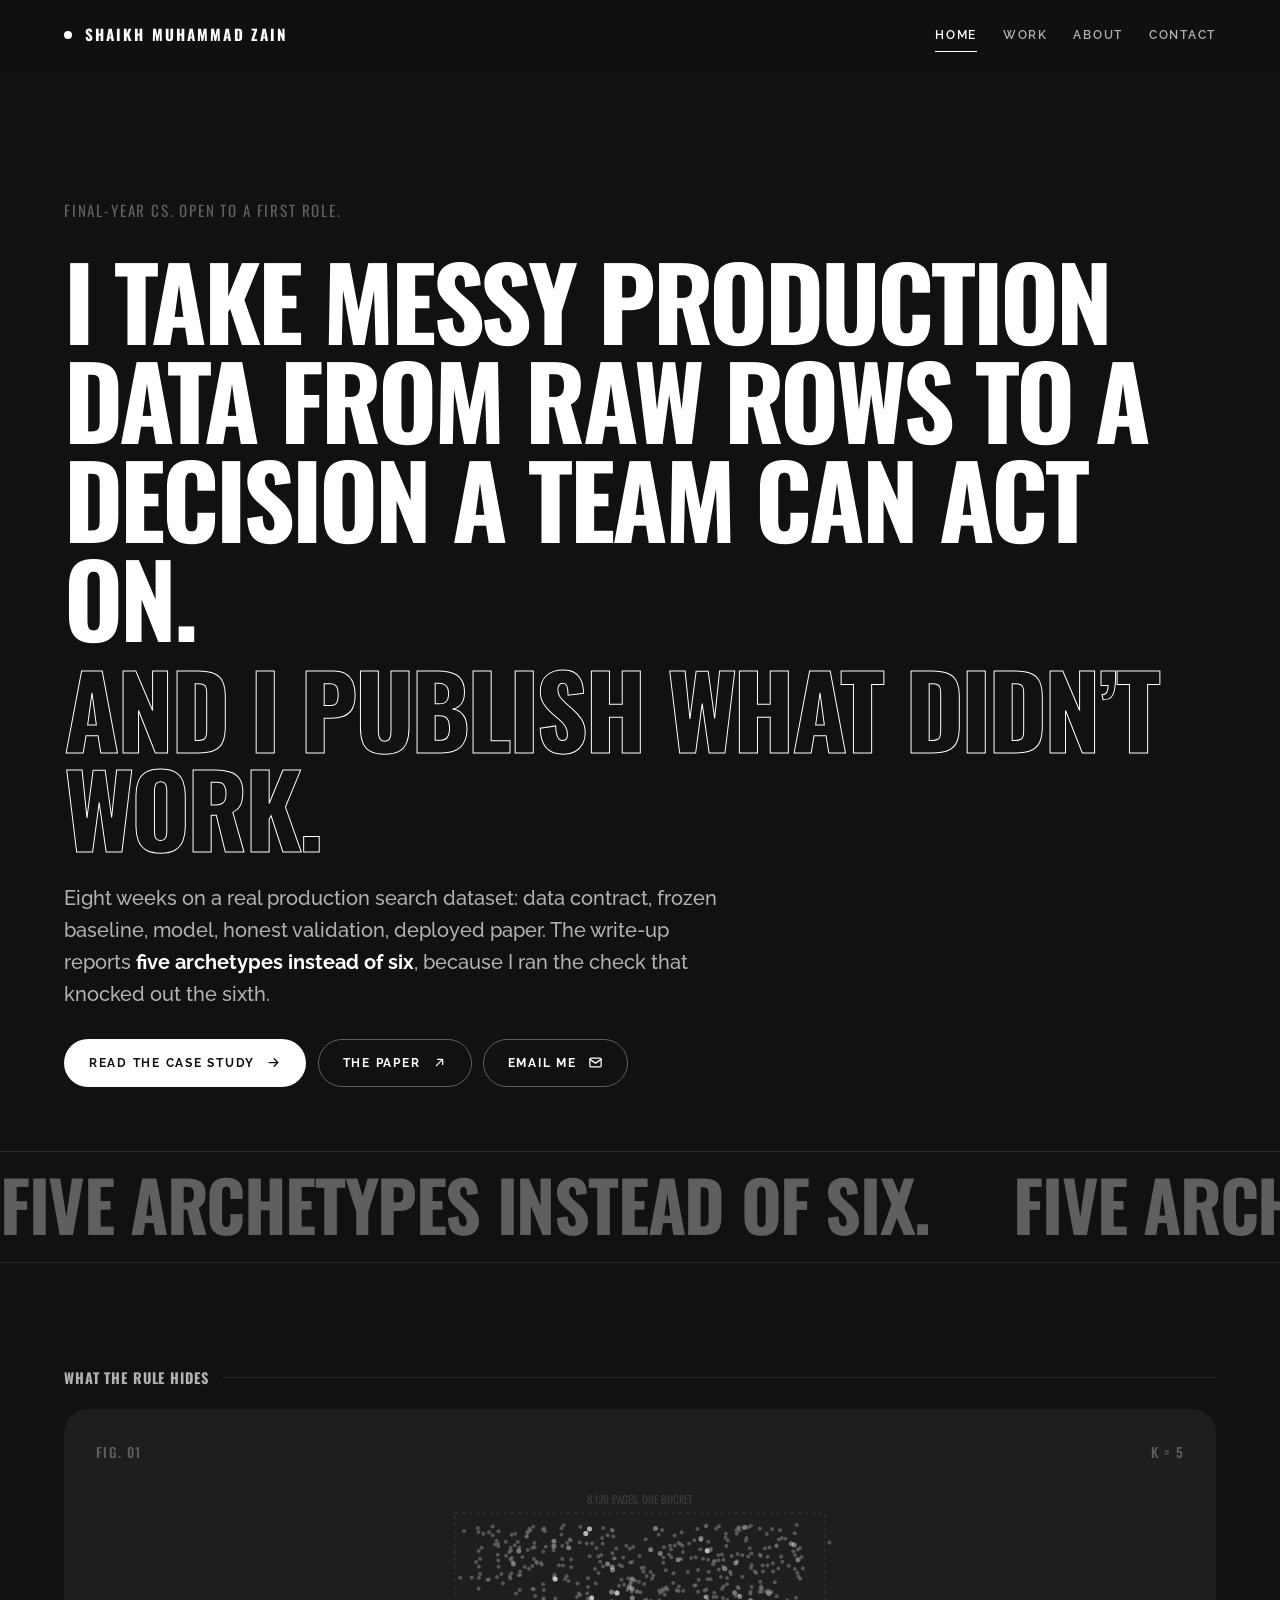
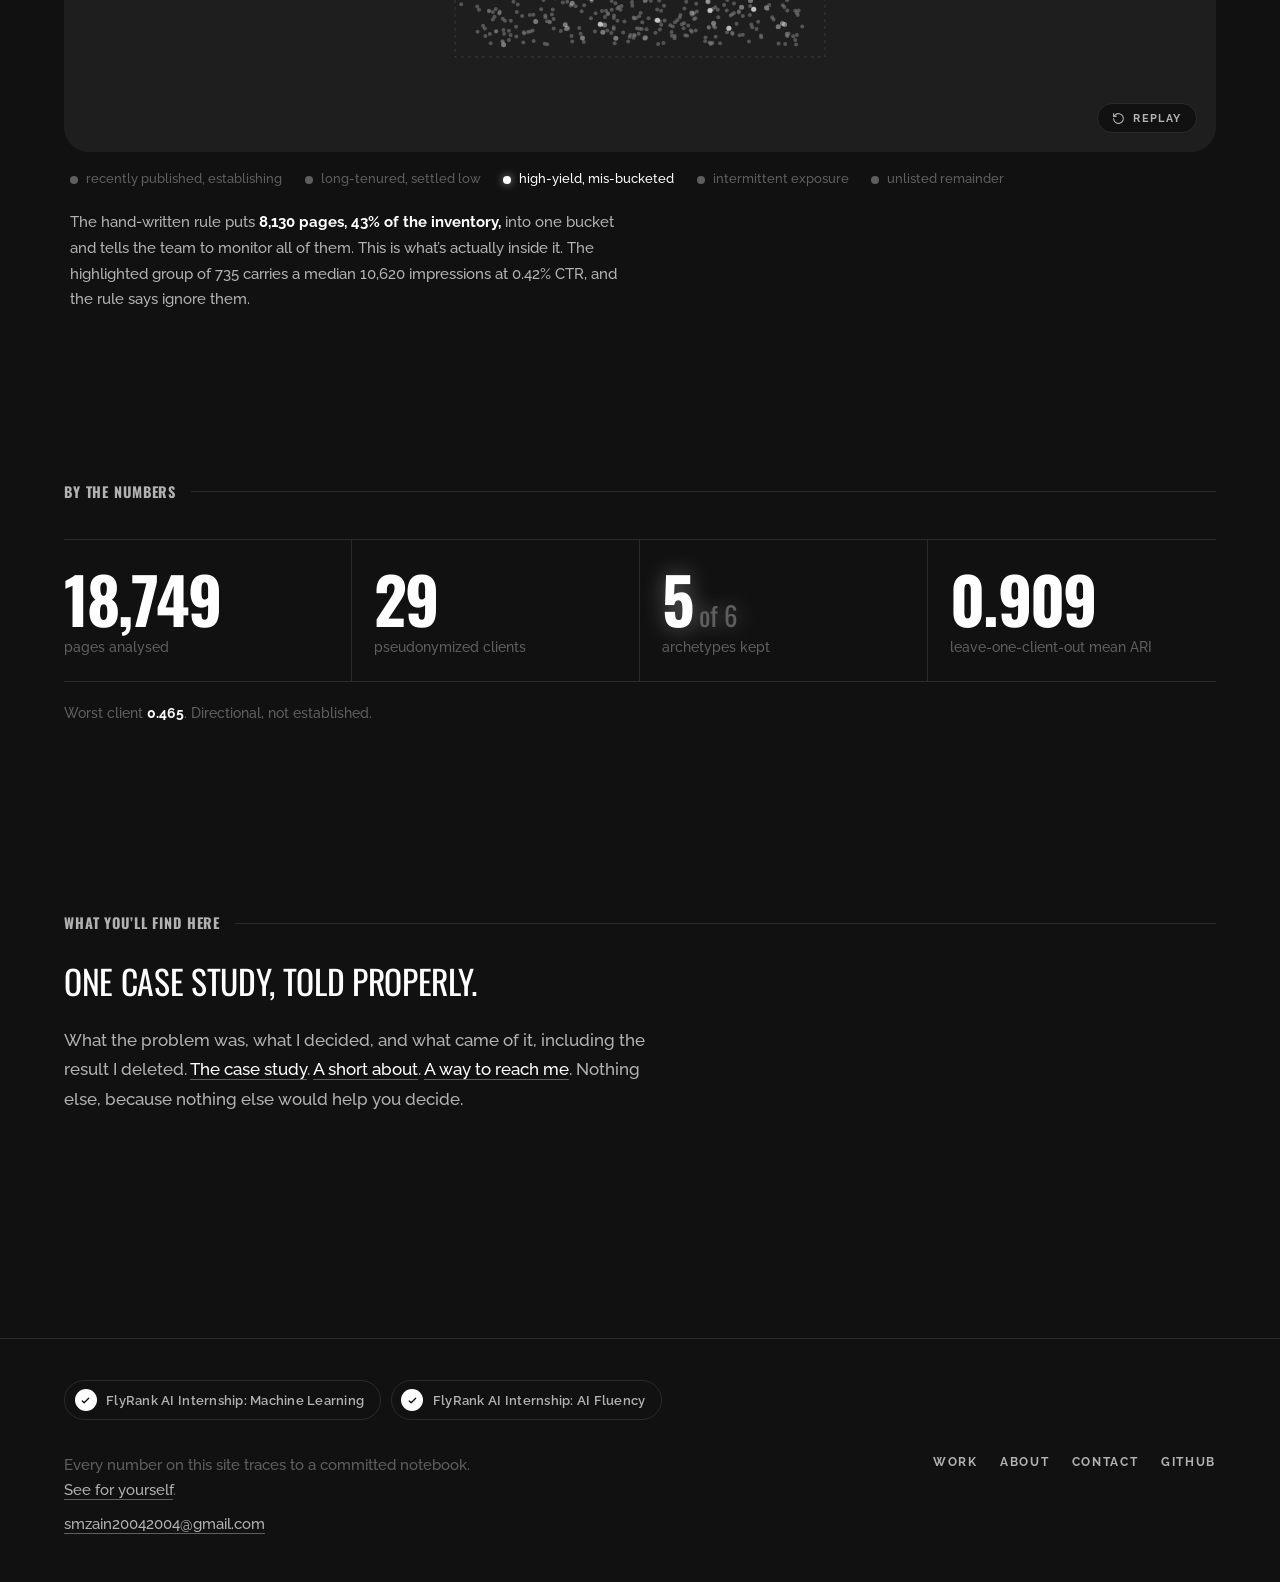
==== commit b8631c34: "Drop the footer credits line It was not part of the original copy and said nothing a visitor needs." ====
--- a/index.html
+++ b/index.html
@@ -178,7 +178,6 @@
         <a href="https://github.com/ZainDev04/Flyrank-ML-Internship">GitHub</a>
       </nav>
     </div>
-    <p class="credits">Shaikh Muhammad Zain, Karachi. Built by hand, no framework.</p>
   </div>
 </footer>
 
--- a/assets/site.css
+++ b/assets/site.css
@@ -380,7 +380,6 @@
   letter-spacing:.14em;text-transform:uppercase;
 }
 .foot-links a:hover{color:var(--fg)}
-.credits{margin-top:2rem;font-size:.75rem;color:var(--fg-3);letter-spacing:.04em}
 
 /* ---------- 10. motion --------------------------------------------------- */
 .rv{opacity:0;transform:translateY(14px);transition:opacity .7s var(--ease),transform .7s var(--ease-out)}
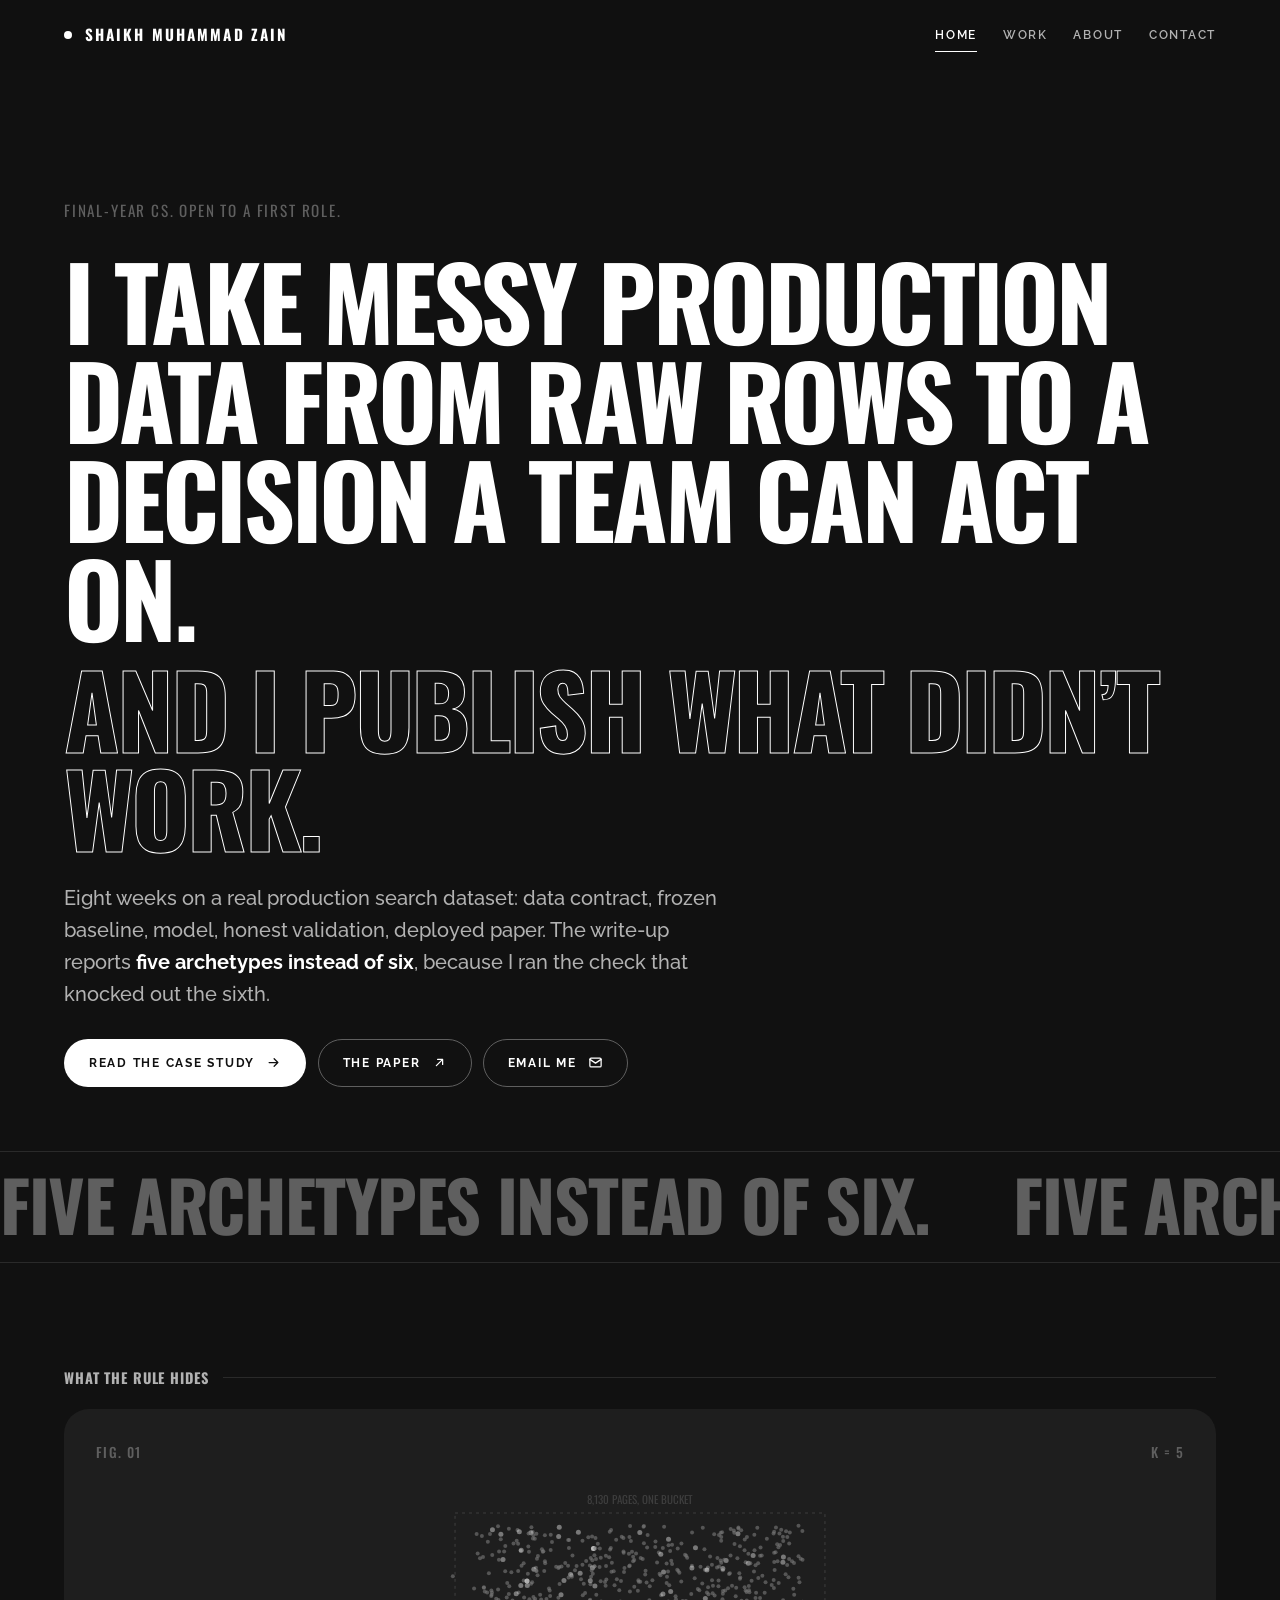
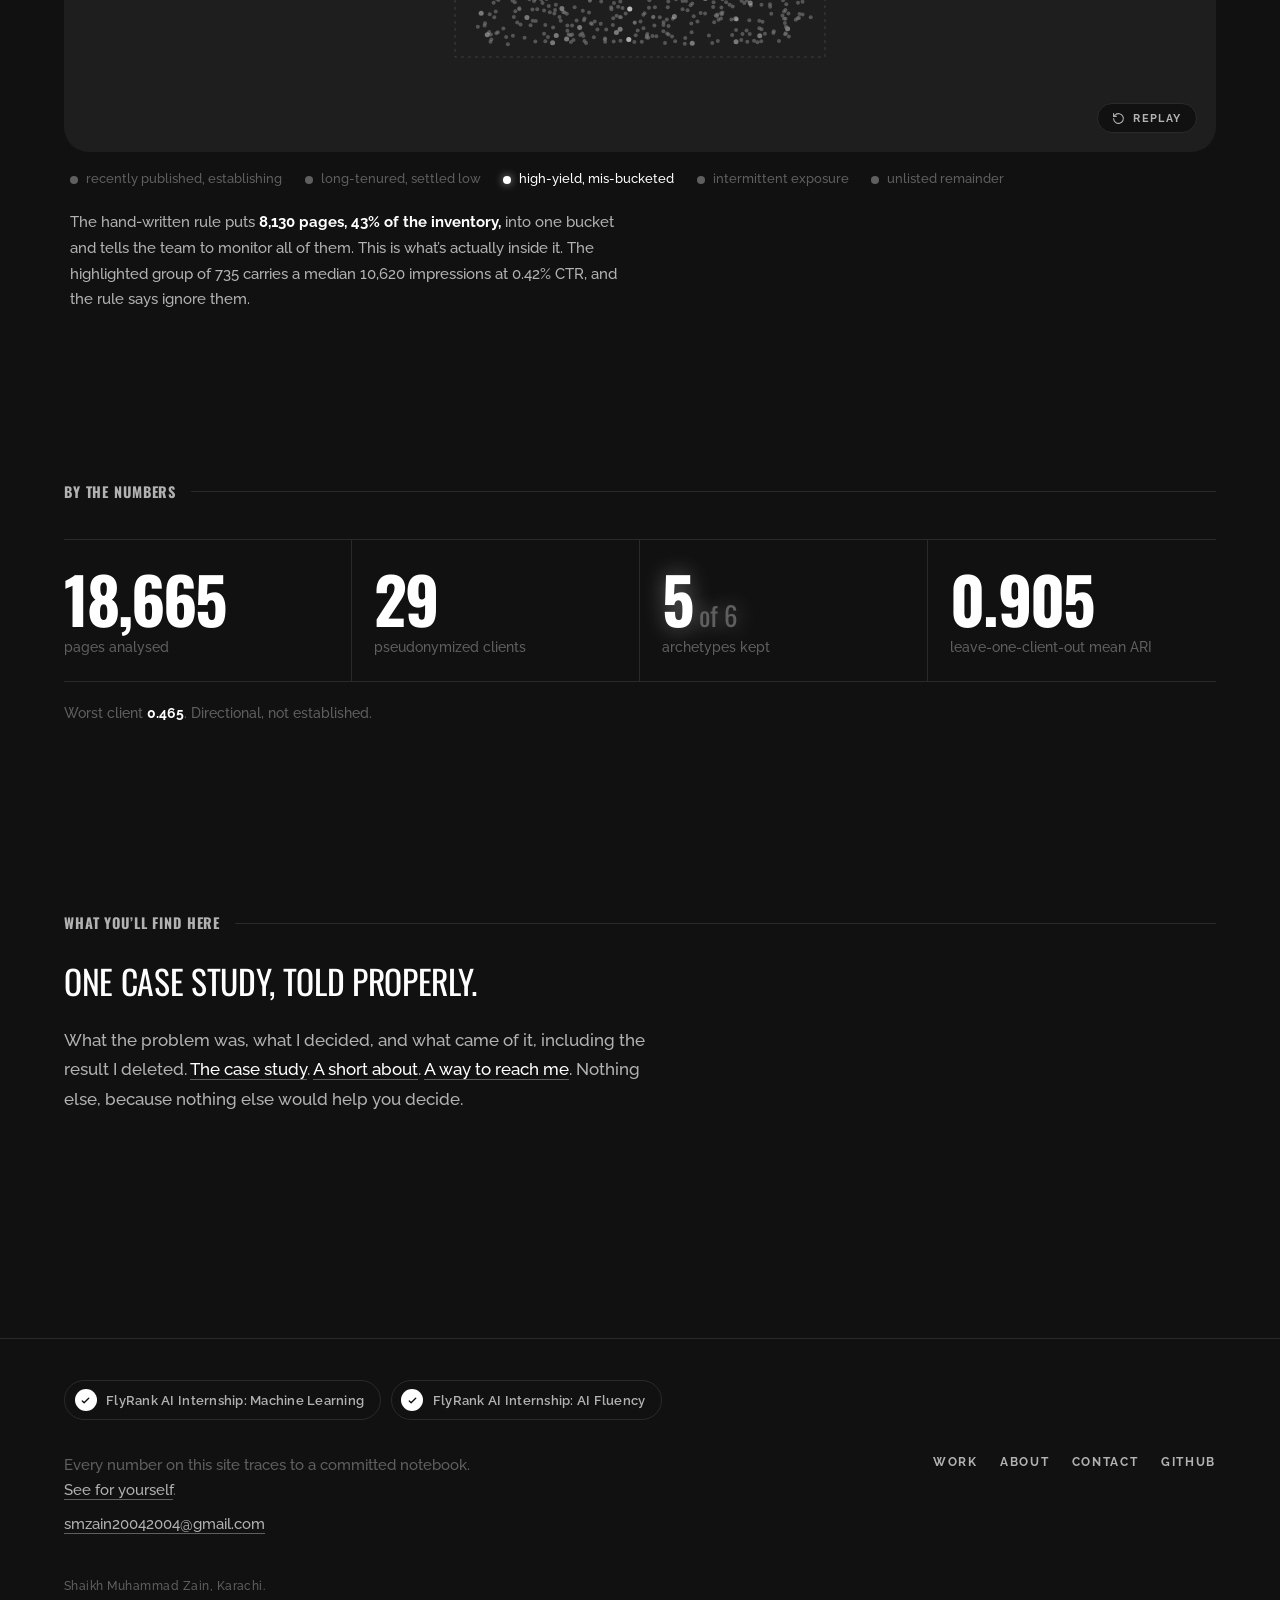
==== commit fc7d1dc9: "Keep the footer credit line, drop only the build note" ====
--- a/index.html
+++ b/index.html
@@ -178,6 +178,7 @@
         <a href="https://github.com/ZainDev04/Flyrank-ML-Internship">GitHub</a>
       </nav>
     </div>
+    <p class="credits">Shaikh Muhammad Zain, Karachi.</p>
   </div>
 </footer>
 
--- a/assets/site.css
+++ b/assets/site.css
@@ -380,6 +380,7 @@
   letter-spacing:.14em;text-transform:uppercase;
 }
 .foot-links a:hover{color:var(--fg)}
+.credits{margin-top:2rem;font-size:.75rem;color:var(--fg-3);letter-spacing:.04em}
 
 /* ---------- 10. motion --------------------------------------------------- */
 .rv{opacity:0;transform:translateY(14px);transition:opacity .7s var(--ease),transform .7s var(--ease-out)}
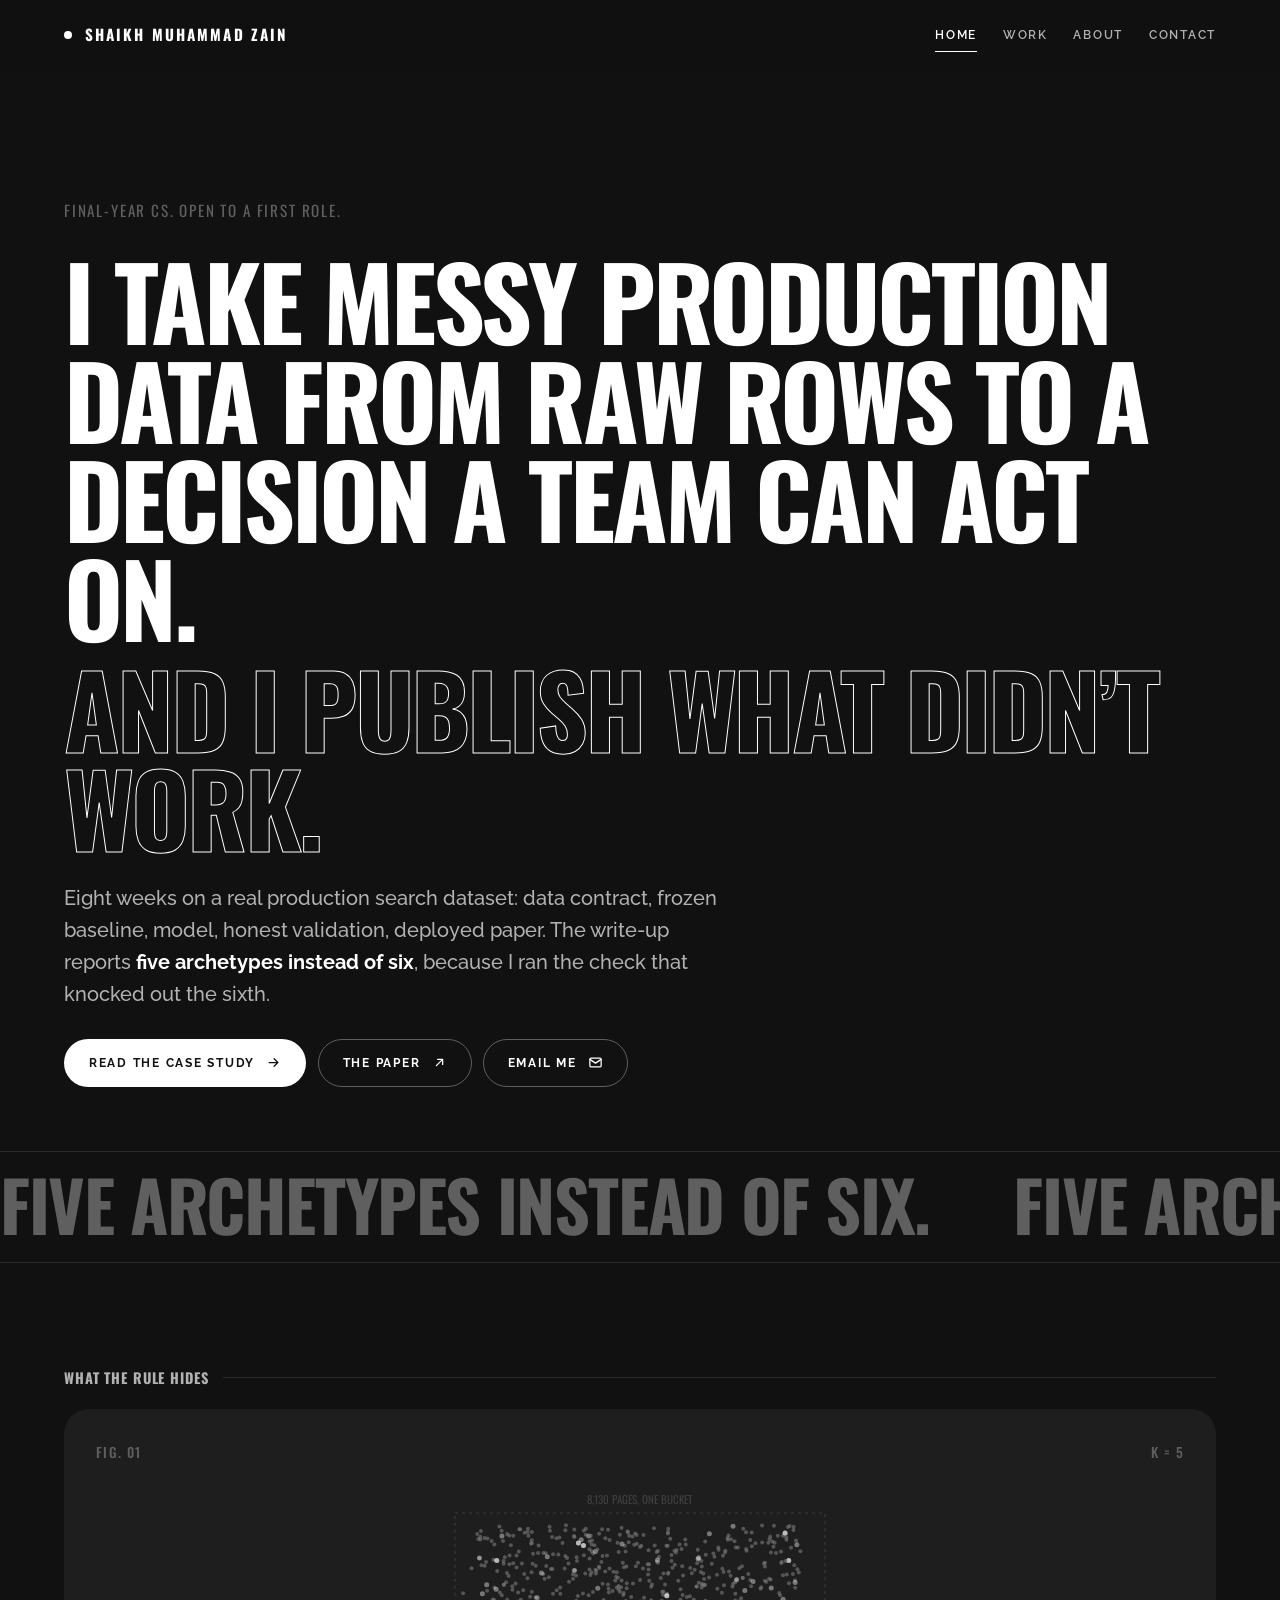
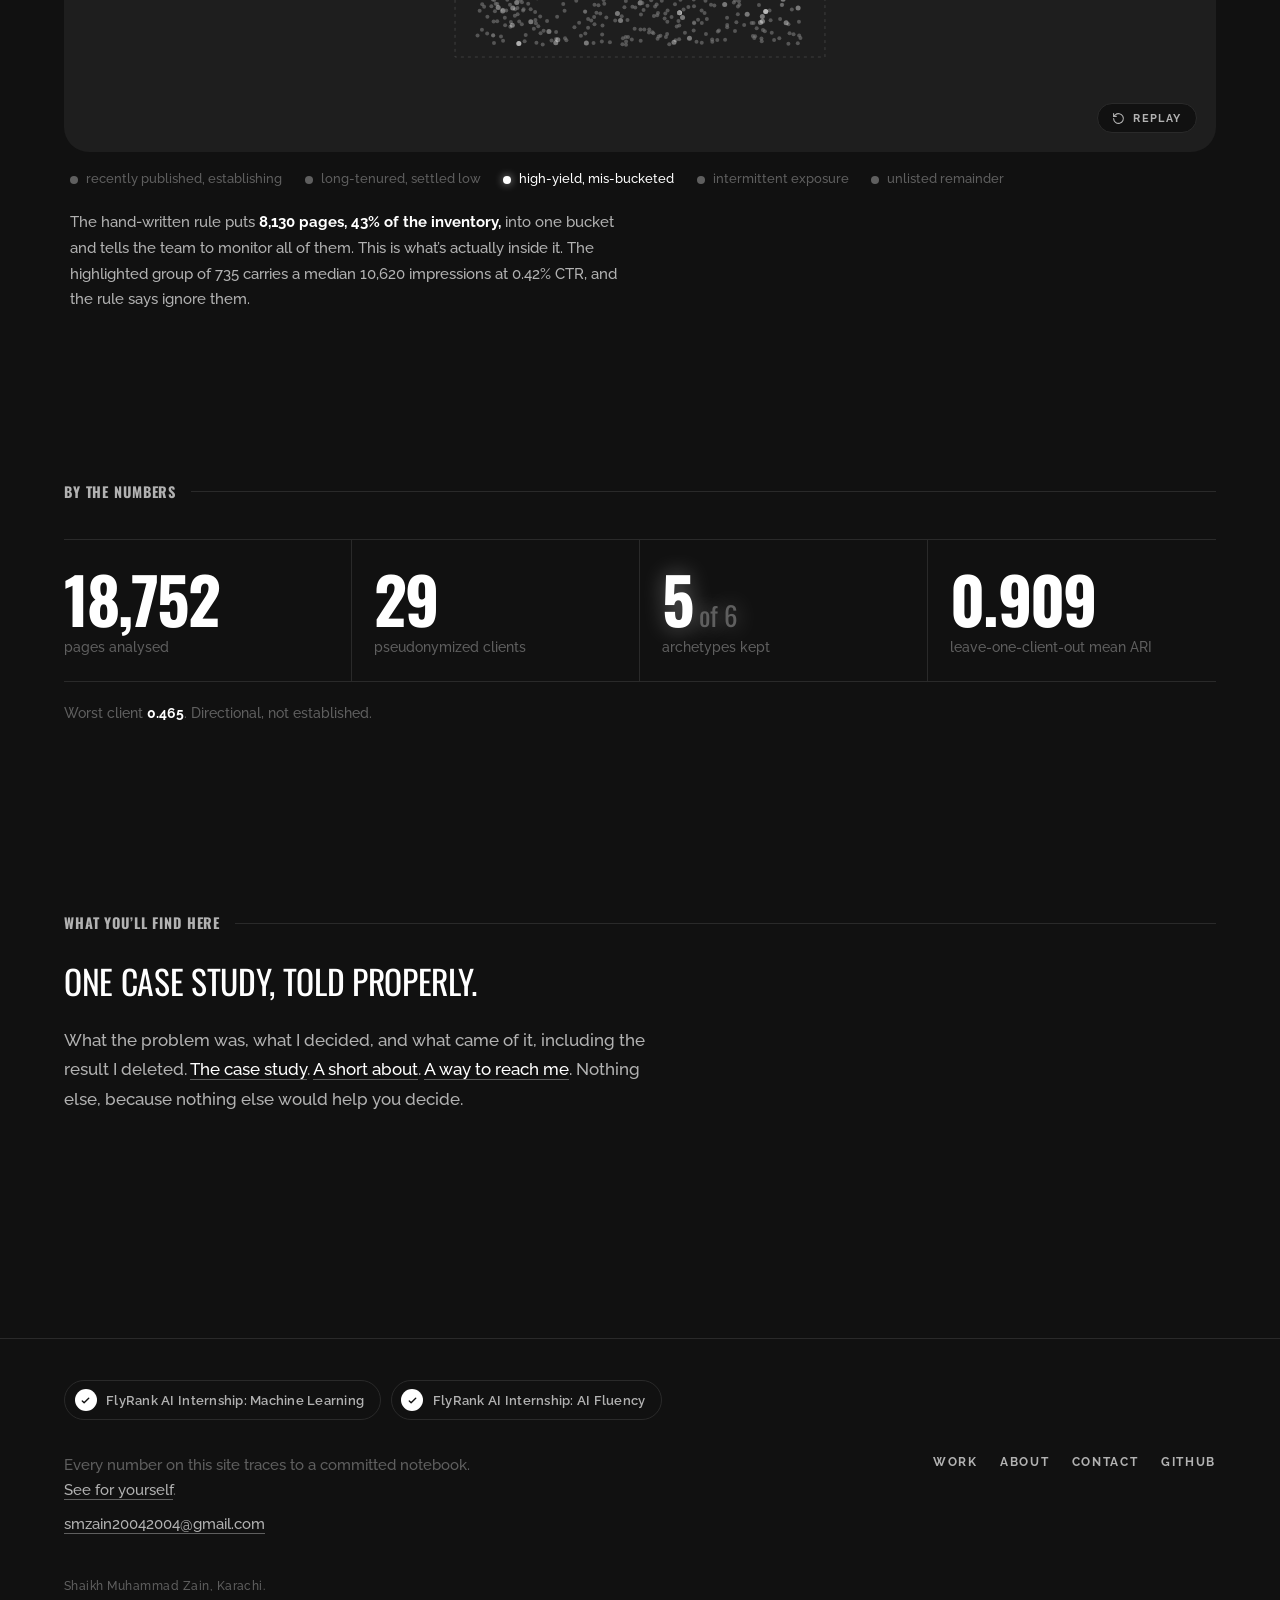
==== commit 66c5d982: "Add a page-load entrance to each page's opening block Kicker, heading, lede and actions rise in sequ" ====
--- a/index.html
+++ b/index.html
@@ -1,8 +1,9 @@
 <!doctype html>
-<html lang="en">
+<html lang="en" class="no-js">
 <head>
 <meta charset="utf-8">
 <meta name="viewport" content="width=device-width,initial-scale=1">
+<script>document.documentElement.className="js";</script>
 <title>Shaikh Muhammad Zain | Data to decisions</title>
 <meta name="description" content="Shaikh Muhammad Zain. I take messy production data from raw rows to a decision a team can act on, and I publish what didn't work.">
 <link rel="canonical" href="https://zaindev04.github.io/">
@@ -53,13 +54,13 @@
 
   <!-- ---------- hero ---------- -->
   <section class="shell band-tight">
-    <p class="kicker">Final-year CS. Open to a first role.</p>
-    <h1 class="display">I take messy production data from raw rows to a decision a team can act on.
+    <p class="kicker enter e1">Final-year CS. Open to a first role.</p>
+    <h1 class="display enter e2">I take messy production data from raw rows to a decision a team can act on.
       <span class="outline">And I publish what didn&rsquo;t work.</span></h1>
-    <p class="lede">Eight weeks on a real production search dataset: data contract, frozen
+    <p class="lede enter e3">Eight weeks on a real production search dataset: data contract, frozen
     baseline, model, honest validation, deployed paper. The write-up reports
     <strong>five archetypes instead of six</strong>, because I ran the check that knocked out the sixth.</p>
-    <div class="actions">
+    <div class="actions enter e4">
       <a class="btn btn-solid" href="work.html">
         <span>Read the case study</span>
         <svg viewBox="0 0 24 24" fill="none" stroke="currentColor" stroke-width="2" stroke-linecap="round" stroke-linejoin="round" aria-hidden="true"><path d="M5 12h14M13 6l6 6-6 6"/></svg>
--- a/assets/site.css
+++ b/assets/site.css
@@ -138,7 +138,10 @@
 @media (max-width:820px){
   nav.primary{display:none}
   .burger{display:grid}
-  .mark{font-size:.8rem;letter-spacing:.12em}
+  .mark{font-size:.8rem;letter-spacing:.12em;white-space:nowrap}
+}
+@media (max-width:400px){
+  .mark{font-size:.7rem;letter-spacing:.08em;gap:.6rem}
 }
 
 /* ---------- 5. type ------------------------------------------------------ */
@@ -383,11 +386,18 @@
 .credits{margin-top:2rem;font-size:.75rem;color:var(--fg-3);letter-spacing:.04em}
 
 /* ---------- 10. motion --------------------------------------------------- */
-.rv{opacity:0;transform:translateY(14px);transition:opacity .7s var(--ease),transform .7s var(--ease-out)}
-.rv.in{opacity:1;transform:none}
+/* one entrance for the opening block of each page, then a quiet rise on scroll */
+.js .enter{opacity:0;transform:translateY(16px);animation:rise .8s var(--ease-out) forwards}
+.js .e1{animation-delay:.05s}
+.js .e2{animation-delay:.14s}
+.js .e3{animation-delay:.28s}
+.js .e4{animation-delay:.4s}
+@keyframes rise{to{opacity:1;transform:none}}
+.js .rv{opacity:0;transform:translateY(14px);transition:opacity .7s var(--ease),transform .7s var(--ease-out)}
+.js .rv.in{opacity:1;transform:none}
 @media (prefers-reduced-motion:reduce){
   html{scroll-behavior:auto}
-  .rv{opacity:1;transform:none;transition:none}
+  .js .rv,.js .enter{opacity:1;transform:none;transition:none;animation:none}
   .marquee .track{animation:none}
   .btn:hover,a.ccard:hover{transform:none}
   *{transition-duration:.01ms!important}
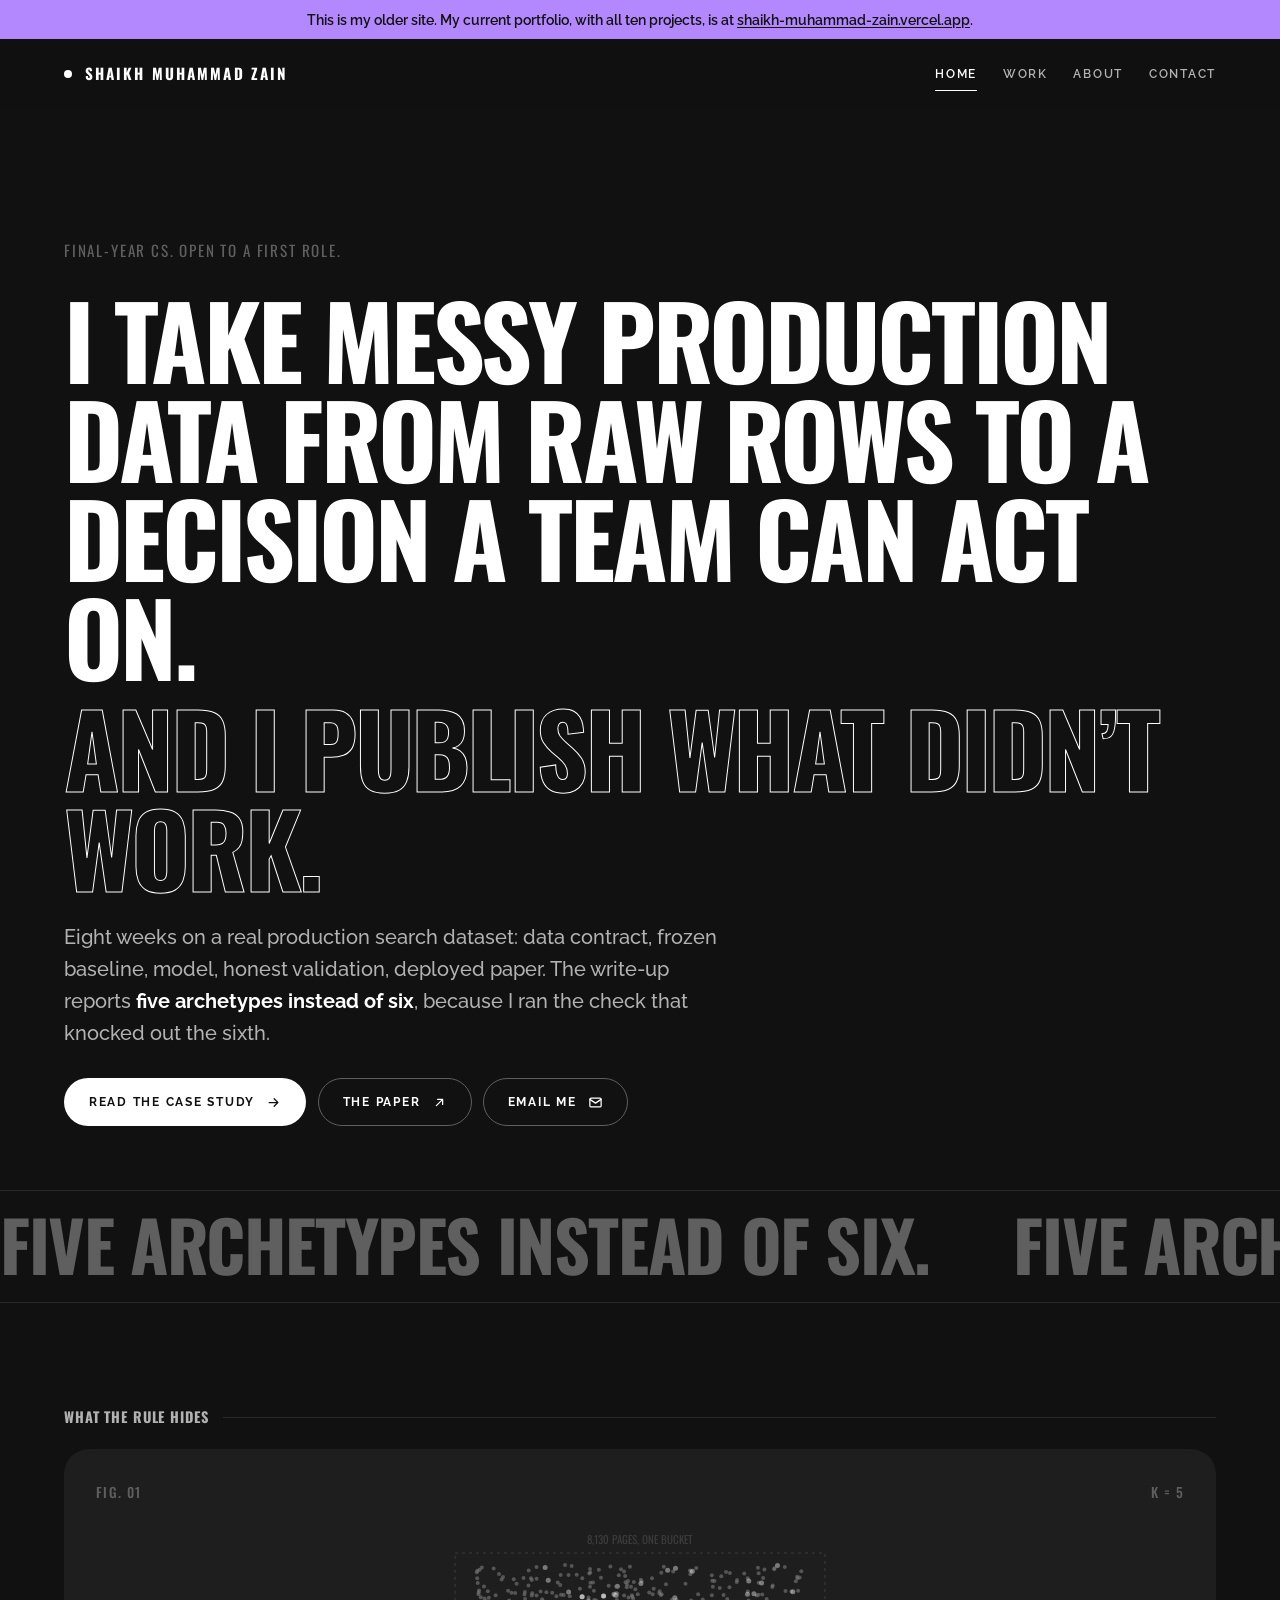
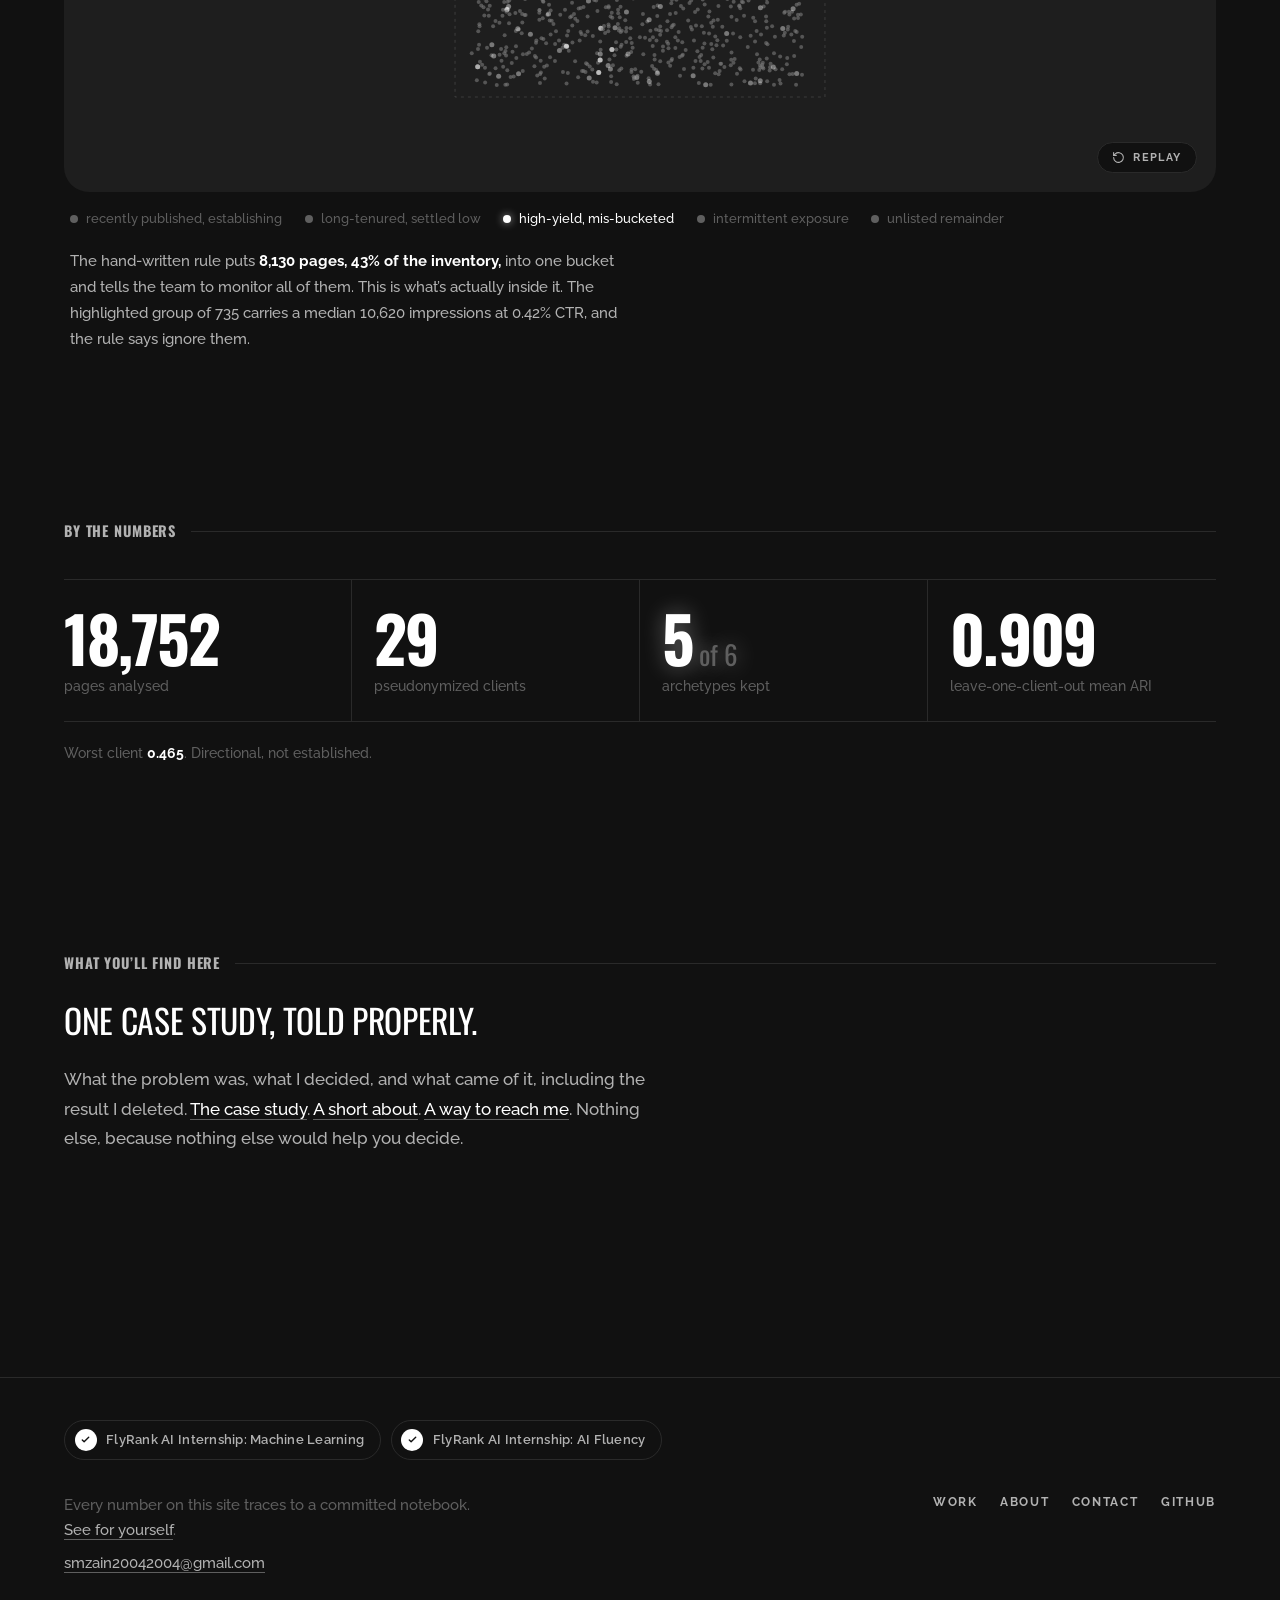
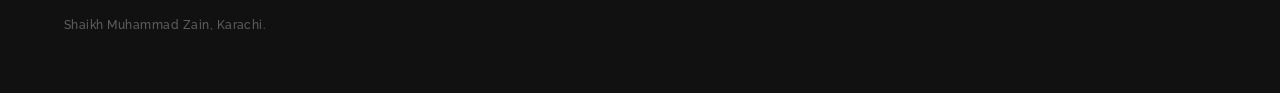
==== commit 81327e28: "Point visitors to the current portfolio" ====
--- a/index.html
+++ b/index.html
@@ -26,6 +26,8 @@
 <body>
 
 <a class="skip" href="#main">Skip to content</a>
+
+<p class="moved">This is my older site. My current portfolio, with all ten projects, is at <a href="https://shaikh-muhammad-zain.vercel.app">shaikh-muhammad-zain.vercel.app</a>.</p>
 
 <header class="site">
   <div class="shell bar">
--- a/assets/site.css
+++ b/assets/site.css
@@ -135,7 +135,7 @@
 .sheet .sheet-foot{margin-top:2rem;color:var(--fg-3);font-size:.85rem}
 .sheet .sheet-foot a{font:inherit;text-transform:none;letter-spacing:0;border:0;padding:0;display:inline;color:var(--fg-2);text-decoration:underline}
 
-@media (max-width:820px){
+@media (max-width:900px){
   nav.primary{display:none}
   .burger{display:grid}
   .mark{font-size:.8rem;letter-spacing:.12em;white-space:nowrap}
@@ -266,6 +266,12 @@
 }
 .figure .replay svg{width:13px;height:13px}
 .figure .replay:hover{color:var(--fg);border-color:var(--fg)}
+/* below 900px the pinned button would sit on the last two counts, so it
+   drops into flow under the canvas instead */
+@media (max-width:900px){
+  .figure .frame{display:flex;flex-direction:column}
+  .figure .replay{position:static;align-self:flex-end;margin-top:.9rem}
+}
 .legend{display:flex;flex-wrap:wrap;gap:.5rem 1.4rem;margin:1rem .4rem 0;font-size:.82rem;color:var(--fg-3)}
 .legend span{display:inline-flex;align-items:center;gap:.5rem}
 .legend i{width:8px;height:8px;border-radius:50%;background:var(--fg-3)}
@@ -402,3 +408,7 @@
   .btn:hover,a.ccard:hover{transform:none}
   *{transition-duration:.01ms!important}
 }
+
+/* Notice pointing to the current portfolio */
+.moved{margin:0;padding:.6rem var(--gutter);background:#b388ff;color:#111;font:600 .9rem/1.4 var(--body);text-align:center}
+.moved a{color:#111;text-decoration:underline;text-underline-offset:2px}
